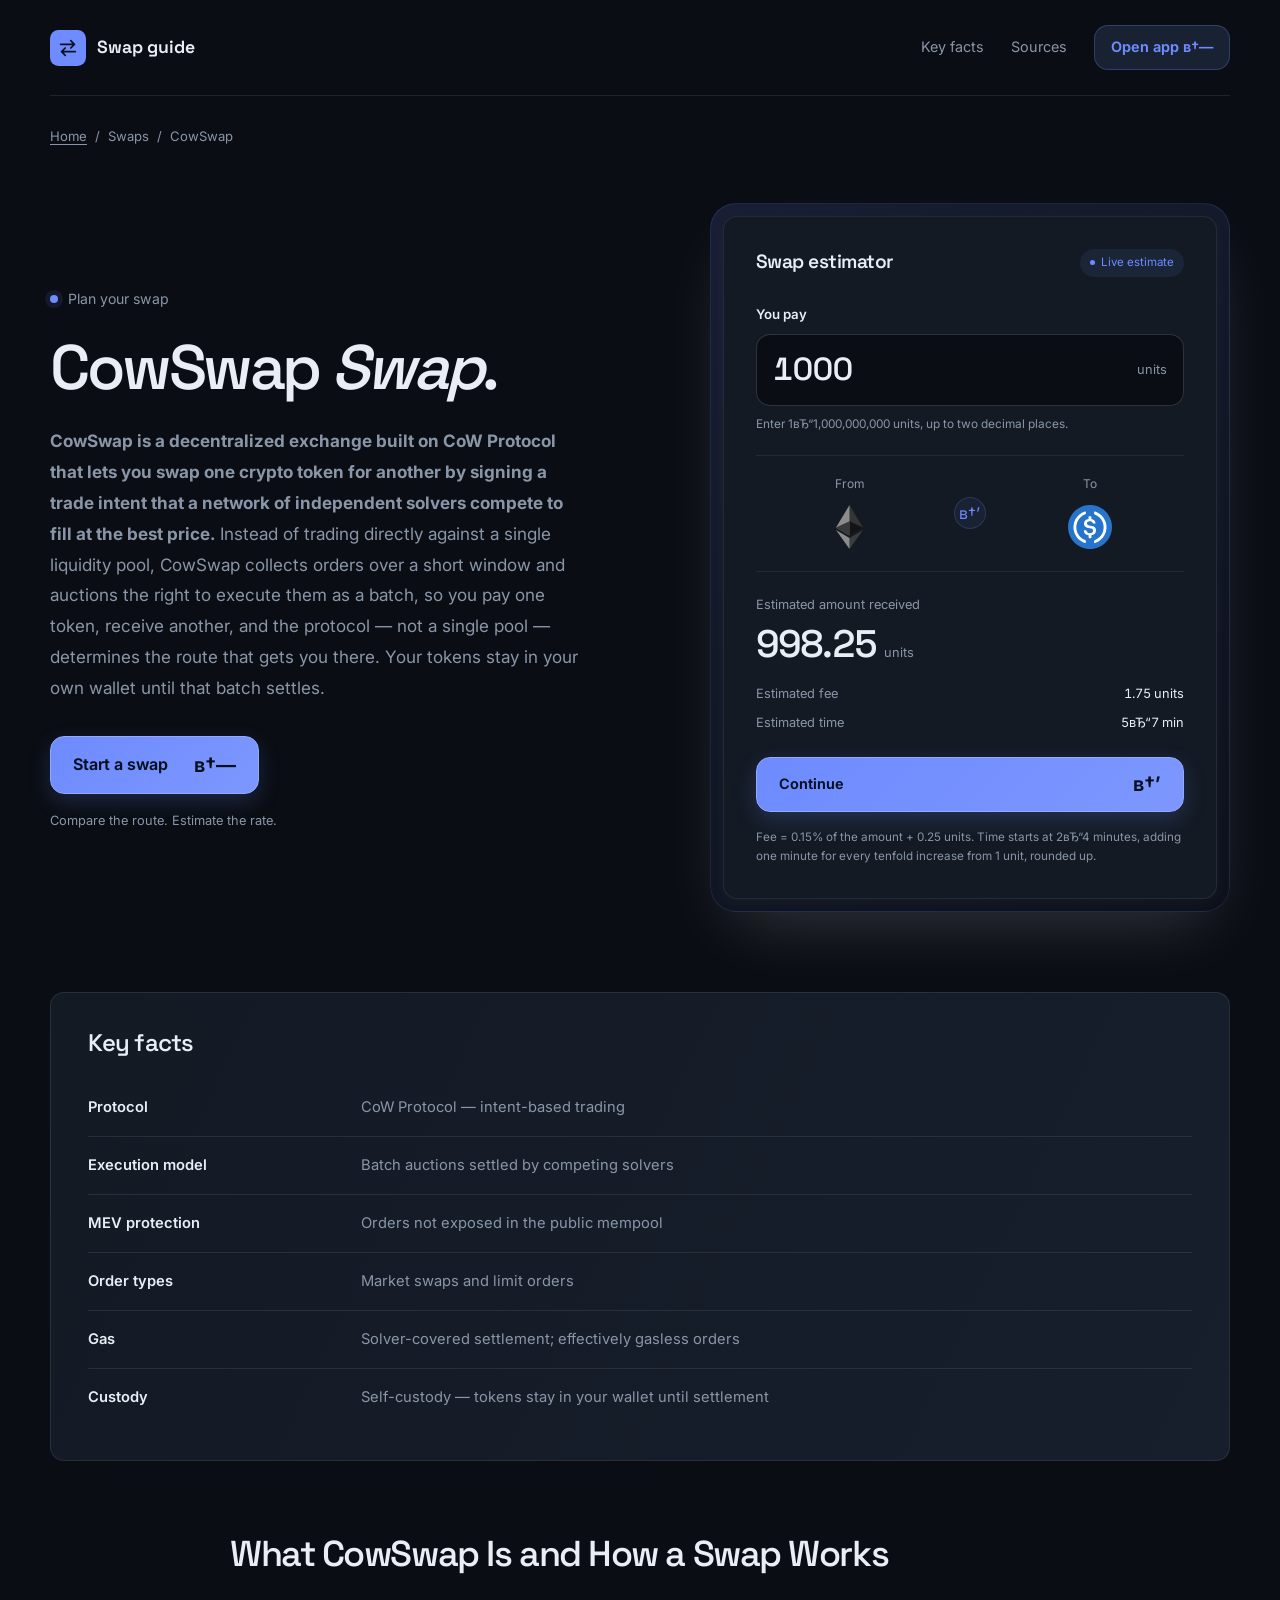
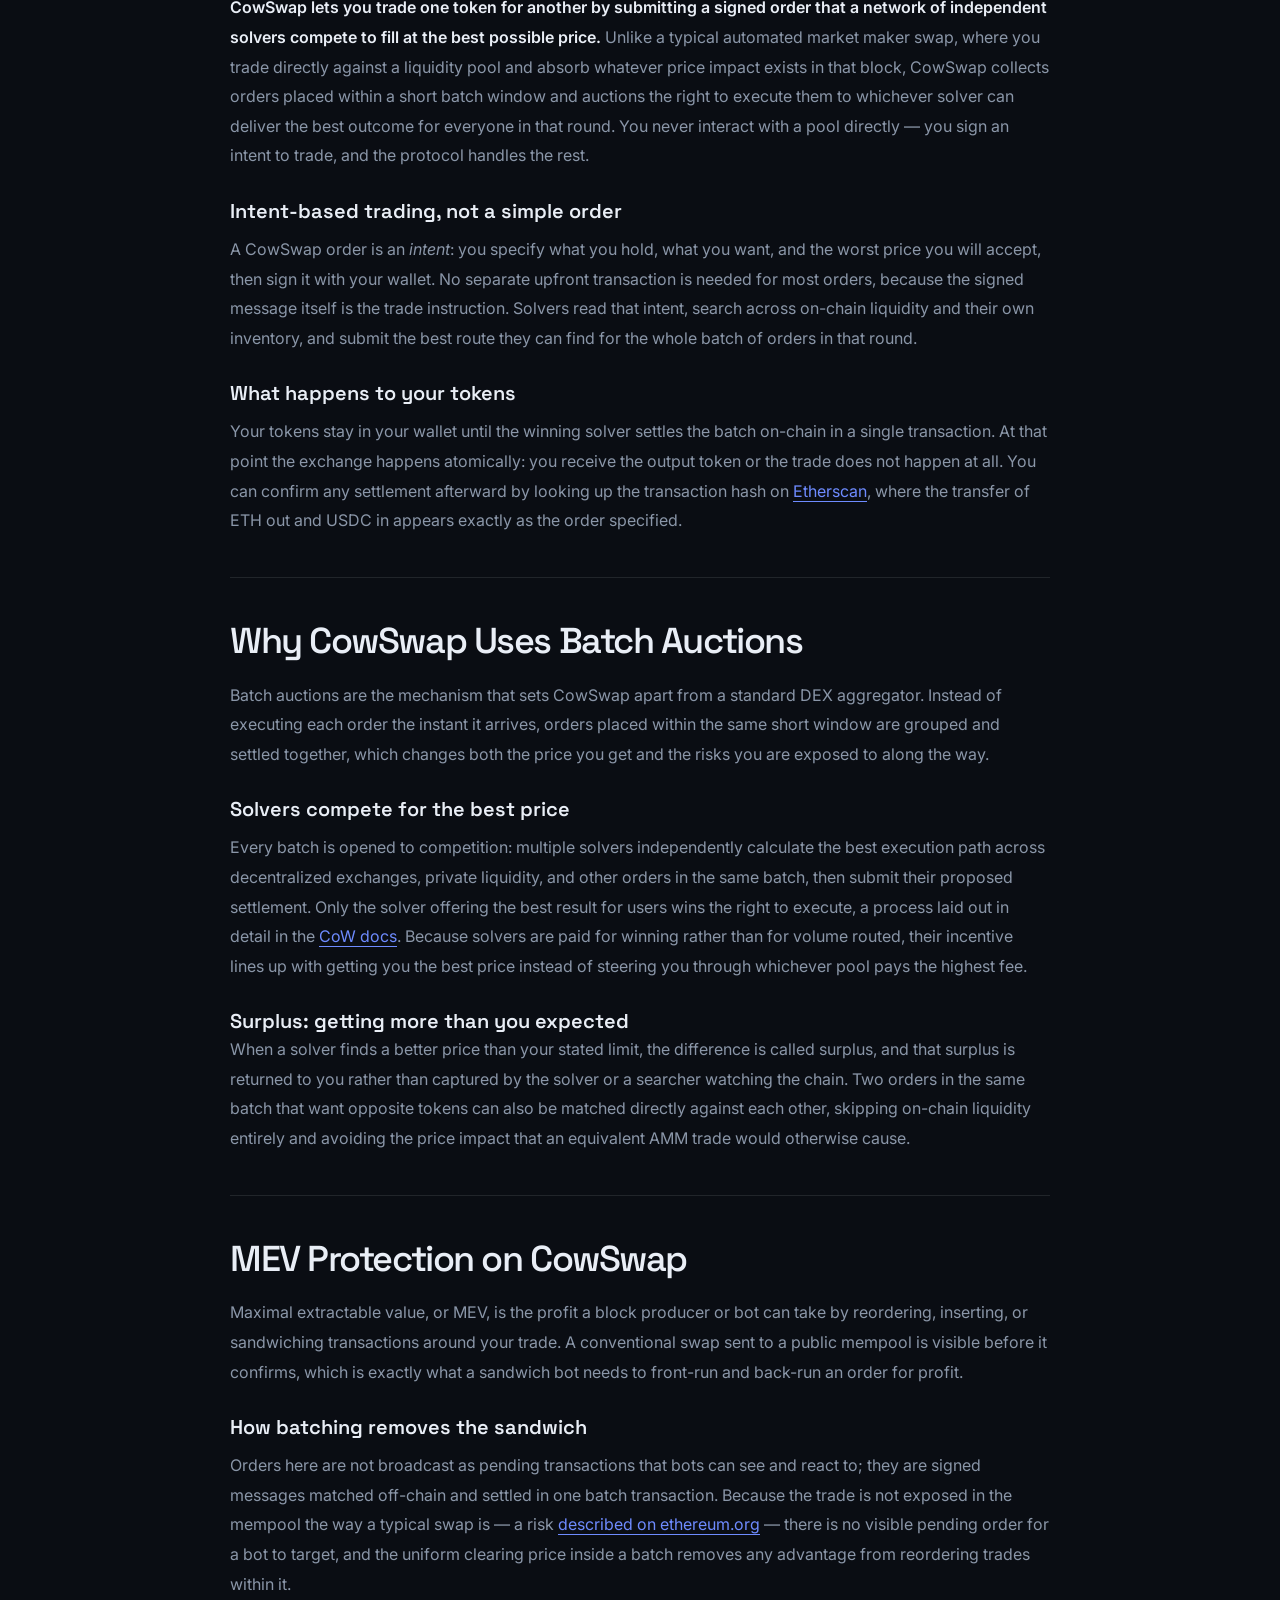
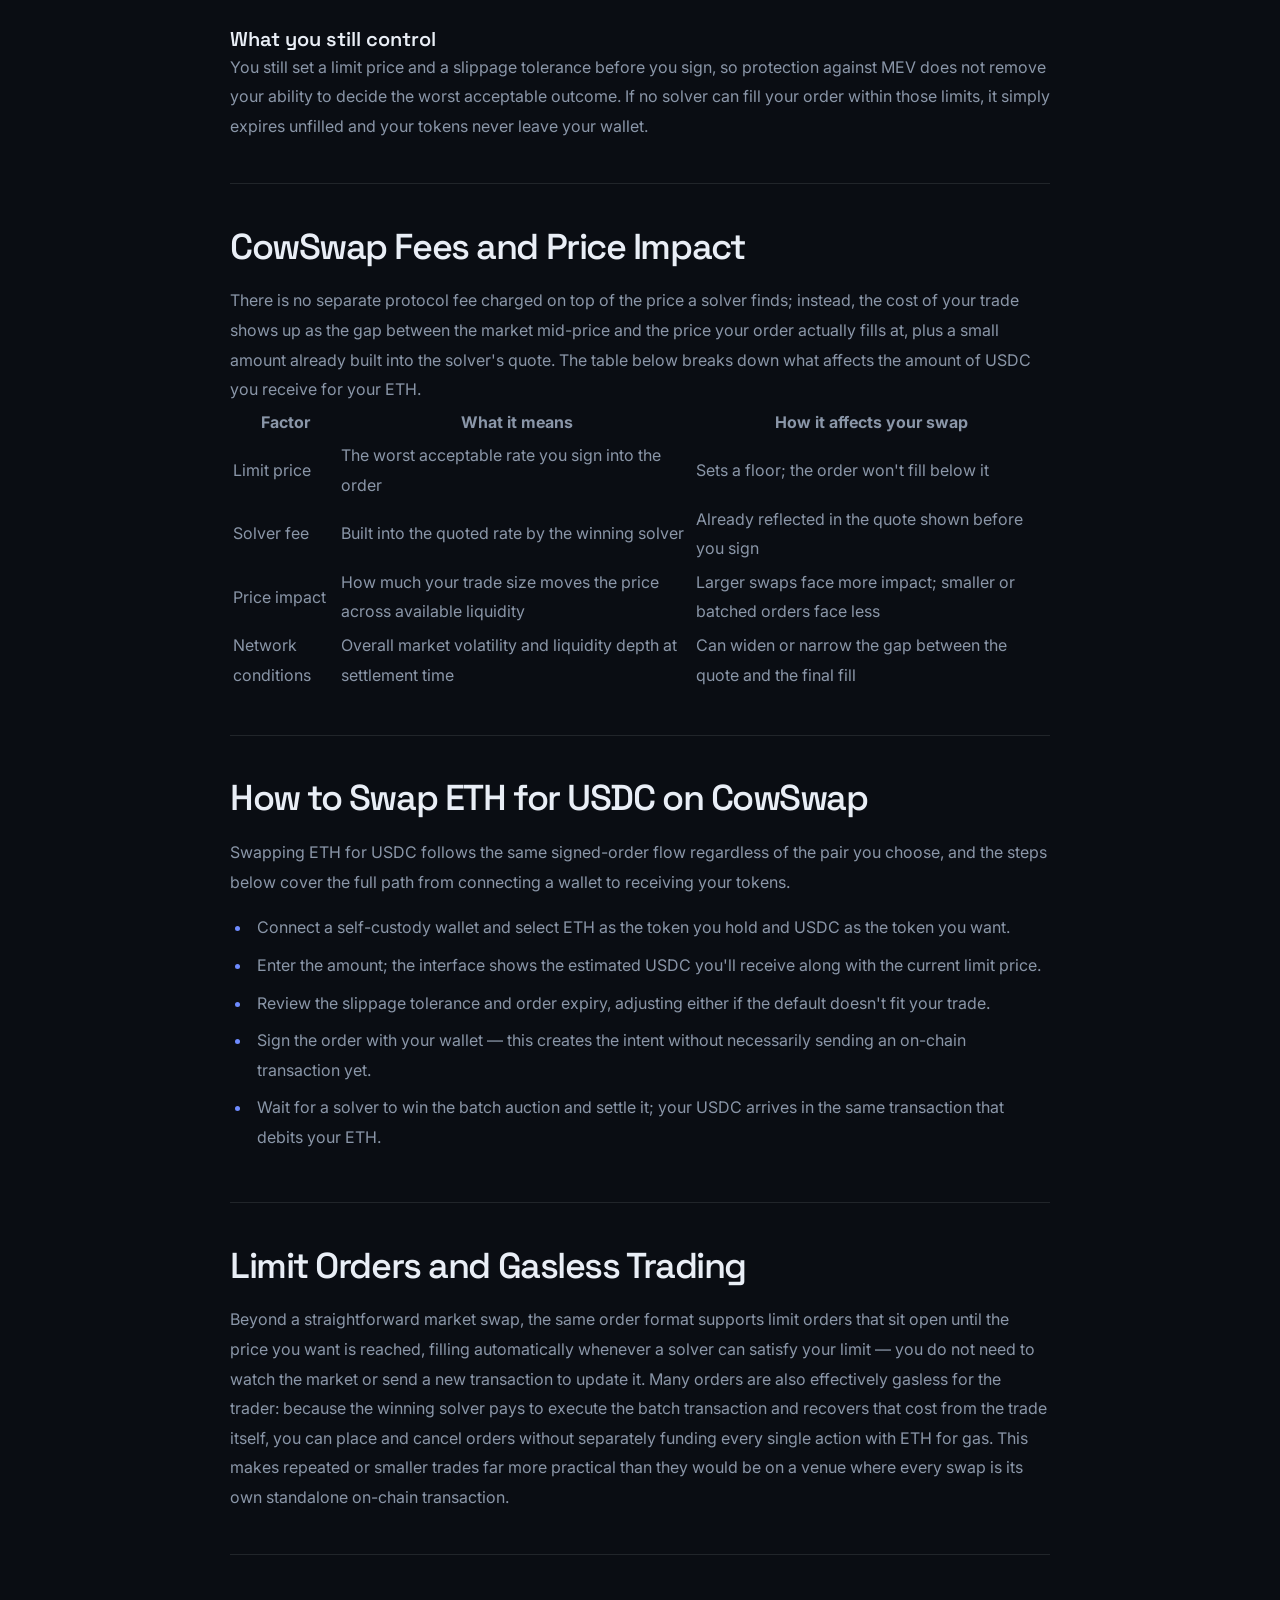
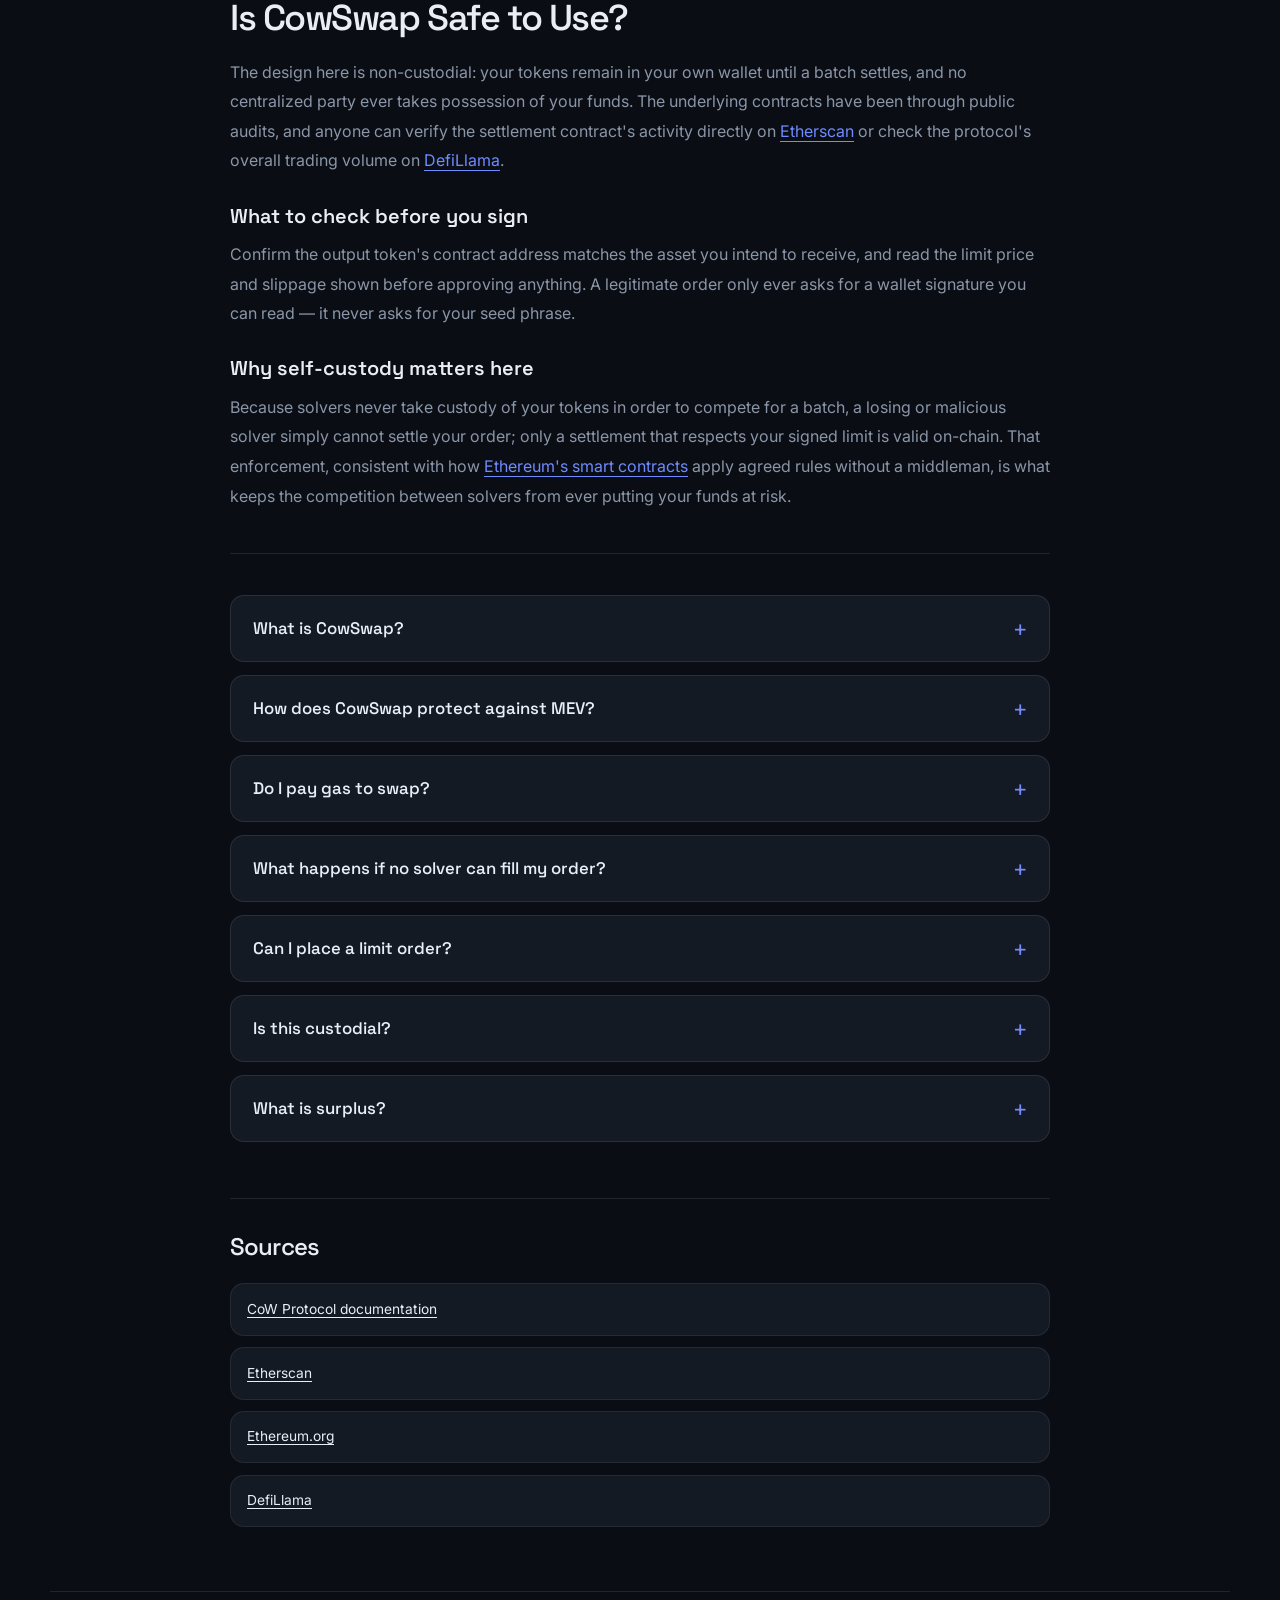
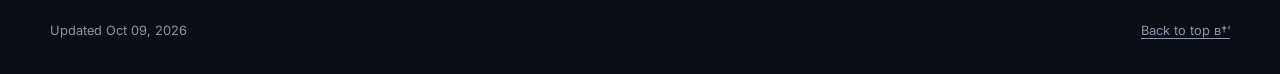
==== index.html @ 8fc923cb "Swap redesign: split-widget, rich content, inline sources" ====
﻿<!doctype html>
<html lang="en">
<head>
<meta charset="utf-8">
<meta name="viewport" content="width=device-width, initial-scale=1">
<title>CowSwap — Swap ETH for USDC with MEV Protection</title>
<meta name="description" content="CowSwap swaps ETH for USDC through solver-run batch auctions on CoW Protocol, with MEV protection, surplus returned to you, and self-custody the entire time.">
<link rel="canonical" href="https://cowswap-app.github.io/">
<meta property="og:type" content="website">
<meta property="og:title" content="CowSwap">
<meta property="og:url" content="https://cowswap-app.github.io/">
<meta property="og:image" content="https://cowswap-app.github.io/og.png">
<meta name="twitter:card" content="summary_large_image">
<meta name="twitter:title" content="CowSwap">
<link rel="preconnect" href="https://fonts.googleapis.com"><link rel="preconnect" href="https://fonts.gstatic.com" crossorigin><link rel="stylesheet" href="https://fonts.googleapis.com/css2?family=Inter:wght@400;500;600;700&family=Space+Grotesk:wght@500;600;700&display=swap">
<script type="application/ld+json">{"@context": "https://schema.org", "@graph": [{"@type": "WebSite", "@id": "https://cowswap-app.github.io/#website", "url": "https://cowswap-app.github.io/", "name": "CowSwap — Swap ETH for USDC with MEV Protection"}, {"@type": "WebPage", "@id": "https://cowswap-app.github.io/#webpage", "url": "https://cowswap-app.github.io/", "name": "CowSwap — Swap ETH for USDC with MEV Protection", "isPartOf": {"@id": "https://cowswap-app.github.io/#website"}, "description": "CowSwap swaps ETH for USDC through solver-run batch auctions on CoW Protocol, with MEV protection, surplus returned to you, and self-custody the entire time.", "datePublished": "2026-10-09", "dateModified": "2026-10-09"}, {"@type": "SoftwareApplication", "name": "CowSwap", "applicationCategory": "FinanceApplication", "operatingSystem": "Web", "offers": {"@type": "Offer", "price": "0", "priceCurrency": "USD"}}, {"@type": "BreadcrumbList", "itemListElement": [{"@type": "ListItem", "position": 1, "name": "Home", "item": "https://cowswap-app.github.io/"}, {"@type": "ListItem", "position": 2, "name": "Swaps"}, {"@type": "ListItem", "position": 3, "name": "CowSwap"}]}, {"@type": "FAQPage", "mainEntity": [{"@type": "Question", "name": "What is CowSwap?", "acceptedAnswer": {"@type": "Answer", "text": "CowSwap is a decentralized exchange on CoW Protocol where you sign a trade intent and competing solvers execute it through a batch auction, rather than trading directly against a single liquidity pool."}}, {"@type": "Question", "name": "How does CowSwap protect against MEV?", "acceptedAnswer": {"@type": "Answer", "text": "Orders are signed messages rather than visible pending transactions, so there is no exposed trade in the public mempool for a bot to sandwich, and every order in a batch clears at a uniform price."}}, {"@type": "Question", "name": "Do I pay gas to swap?", "acceptedAnswer": {"@type": "Answer", "text": "Most orders don't require you to fund a separate gas transaction yourself, because the winning solver settles the batch and recovers that cost from the trade itself."}}, {"@type": "Question", "name": "What happens if no solver can fill my order?", "acceptedAnswer": {"@type": "Answer", "text": "The order simply expires unfilled. Your tokens never leave your wallet, and no partial or unfavorable trade is ever forced through."}}, {"@type": "Question", "name": "Can I place a limit order?", "acceptedAnswer": {"@type": "Answer", "text": "Yes. A limit order stays open until a solver can fill it at your chosen price, so you don't need to watch the market or resubmit the order yourself."}}, {"@type": "Question", "name": "Is this custodial?", "acceptedAnswer": {"@type": "Answer", "text": "No. The protocol never takes custody of your tokens. They stay in your wallet until a solver's settlement transaction executes the trade you signed."}}, {"@type": "Question", "name": "What is surplus?", "acceptedAnswer": {"@type": "Answer", "text": "Surplus is the better-than-expected price a solver finds versus your limit. That extra value is returned to you instead of being captured by the solver or a bot."}}]}]}</script>
<style>
:root{--bg:#0A0D13;--surface:#131A24;--text:#E9EEF6;--muted:#8A96A8;--accent:#6E8BFF;--accent-ink:#06101F;--radius:14px;--display:"Space Grotesk";--body:"Inter"}
*{box-sizing:border-box}
html{scroll-behavior:smooth;scroll-padding-top:2rem}
body{margin:0;background:var(--bg);color:var(--text);font:400 1rem/1.7 var(--body);-webkit-font-smoothing:antialiased}
a{color:var(--accent);text-underline-offset:.22em}
a:hover{text-decoration-thickness:2px}
button,input,select,textarea{font:inherit}
:focus-visible{outline:3px solid var(--accent);outline-offset:5px}
::selection{background:var(--accent);color:var(--accent-ink)}
.c1e183c{width:min(1180px,calc(100% - 64px));margin-inline:auto}
.c458cd6{position:absolute;top:1rem;left:1rem;z-index:5;padding:.6rem 1rem;background:var(--surface);border-radius:var(--radius);transform:translateY(-200%)}
.c458cd6:focus{transform:translateY(0)}
.cc1e22b{display:flex;align-items:center;justify-content:space-between;gap:1.5rem;min-height:96px;border-bottom:1px solid color-mix(in srgb,var(--text) 10%,transparent)}
.c4965fc{display:inline-flex;align-items:center;gap:.7rem;color:var(--text);font:650 1.1rem/1.2 var(--display);text-decoration:none}
.c807a13{display:grid;place-items:center;width:36px;height:36px;background:var(--accent);color:var(--accent-ink);border-radius:calc(var(--radius) * .6)}
.c807a13 svg{width:22px;height:22px;fill:none;stroke:var(--accent-ink);stroke-width:1.8;stroke-linecap:round;stroke-linejoin:round}
.ceedd4f{display:flex;align-items:center;gap:1.7rem}
.ceedd4f>a:not(.cb6dbd6){color:var(--muted);font-size:.9rem;text-decoration:none}
.ceedd4f>a:hover{color:var(--text)}
.cb6dbd6{padding:.6rem 1rem;border:1px solid color-mix(in srgb,var(--accent) 28%,transparent);border-radius:var(--radius);background:color-mix(in srgb,var(--accent) 7%,var(--surface));font-size:.9rem;font-weight:650;text-decoration:none}
.cab347b{padding-top:1.8rem;font-size:.82rem;color:var(--muted)}
.cfa3cf5{display:flex;flex-wrap:wrap;align-items:center;gap:.5rem;margin:0;padding:0;list-style:none;color:var(--muted);font-size:.82rem}
.cfa3cf5 ol,.cfa3cf5 ul{display:flex;flex-wrap:wrap;align-items:center;gap:.5rem;margin:0;padding:0;list-style:none}
.cfa3cf5 a{color:var(--muted)}
.cfa3cf5 [aria-current]{color:var(--text)}
.c64b8b4{display:grid;grid-template-columns:minmax(0,1.12fr) minmax(0,1fr);align-items:center;gap:clamp(2rem,6vw,5.5rem);padding:3.5rem 0 5rem}
.cf78465{min-width:0}
.c0c4c0b{display:inline-flex;align-items:center;gap:.6rem;margin:0 0 1.4rem;color:var(--muted);font-size:.88rem}
.c0c4c0b::before{content:"";width:8px;height:8px;border-radius:50%;background:var(--accent);box-shadow:0 0 0 5px color-mix(in srgb,var(--accent) 10%,transparent)}
h1{margin:0;font:550 clamp(2.6rem,4.9vw,4.65rem)/1.07 var(--display);letter-spacing:-.055em;overflow-wrap:anywhere;text-wrap:balance}
h1 a{color:var(--accent)}
.c81ff4d{max-width:48ch;margin:1.6rem 0 2rem;color:var(--muted);font-size:1.07rem;line-height:1.8}
.c8444b9{display:inline-flex;justify-content:center;align-items:center;gap:1.6rem;min-height:54px;padding:.9rem 1.4rem;border:1px solid color-mix(in srgb,var(--accent) 70%,var(--text));border-radius:var(--radius);background:linear-gradient(135deg,var(--accent),color-mix(in srgb,var(--accent) 88%,var(--text)));color:var(--accent-ink);font-weight:650;text-decoration:none;box-shadow:0 8px 22px color-mix(in srgb,var(--accent) 20%,transparent);transition:transform .2s ease,box-shadow .2s ease}
.c8444b9:hover{transform:translateY(-2px);box-shadow:0 12px 28px color-mix(in srgb,var(--accent) 28%,transparent)}
.c9a50cb{font-size:1.25rem;line-height:1}
.c9692d5{margin:1rem 0 0;color:var(--muted);font-size:.8rem}
.cdcd19b{position:relative;min-width:0;padding:12px;border:1px solid color-mix(in srgb,var(--accent) 15%,transparent);border-radius:calc(var(--radius) + 12px);background:linear-gradient(145deg,color-mix(in srgb,var(--accent) 14%,var(--bg)),color-mix(in srgb,var(--accent) 3%,var(--bg)));box-shadow:0 30px 70px -25px color-mix(in srgb,var(--text) 20%,transparent)}
.c6a2811{padding:clamp(1.25rem,3vw,2rem);border:1px solid color-mix(in srgb,var(--text) 8%,transparent);border-radius:var(--radius);background:var(--surface);box-shadow:0 4px 14px color-mix(in srgb,var(--text) 4%,transparent)}
.cb85f26{display:flex;align-items:center;justify-content:space-between;gap:1rem;margin-bottom:1.65rem}
.cb85f26 h2{margin:0;font:600 1.2rem/1.3 var(--display);letter-spacing:-.025em}
.cdc37a4{display:inline-flex;align-items:center;gap:.4rem;padding:.25rem .6rem;border-radius:var(--radius);background:color-mix(in srgb,var(--accent) 9%,transparent);color:var(--accent);font-size:.72rem;white-space:nowrap}
.cdc37a4::before{content:"";width:5px;height:5px;border-radius:50%;background:var(--accent)}
.caeefc8{display:block;margin-bottom:.5rem;font-size:.83rem;font-weight:600}
.cc874ff{display:flex;align-items:center;gap:.5rem;padding:.65rem 1rem;border:1px solid color-mix(in srgb,var(--text) 16%,transparent);border-radius:var(--radius);background:var(--bg);transition:border-color .2s ease}
.cc874ff:focus-within{border-color:var(--accent);box-shadow:0 0 0 3px color-mix(in srgb,var(--accent) 12%,transparent)}
.cc874ff input{width:100%;min-width:0;padding:.25rem 0;border:0;background:var(--bg);color:var(--text);font:550 2rem/1.3 var(--display);font-variant-numeric:tabular-nums}
.cc874ff input:focus-visible{outline-offset:2px}
.cefe308{color:var(--muted);font-size:.8rem}
.c7df55c{margin:.5rem 0 1.3rem;color:var(--muted);font-size:.74rem}
.c4a6417{display:grid;grid-template-columns:minmax(0,1fr) 32px minmax(0,1fr);align-items:center;gap:.6rem;padding:1.1rem 0;border-top:1px solid color-mix(in srgb,var(--text) 8%,transparent);border-bottom:1px solid color-mix(in srgb,var(--text) 8%,transparent)}
.c45c40c{display:flex;flex-direction:column;align-items:center;gap:.45rem;min-width:0;color:var(--muted);font-size:.75rem}
.c2184ab{display:flex;align-items:center;justify-content:center;min-height:52px;max-width:100%;overflow-wrap:anywhere;color:var(--text);font-weight:600}
.c2184ab img,.c2184ab svg{display:block;max-width:100%;width:auto;height:44px;object-fit:contain}
.c4bf003{display:grid;place-items:center;width:32px;height:32px;border:1px solid color-mix(in srgb,var(--accent) 20%,transparent);border-radius:50%;background:color-mix(in srgb,var(--accent) 7%,var(--surface));color:var(--accent)}
.ce1e9e8{padding:1.4rem 0 .25rem}
.c50d87b{margin:0;color:var(--muted);font-size:.8rem}
.c2a0fb2{display:flex;align-items:baseline;flex-wrap:wrap;gap:.5rem;margin:.3rem 0 1rem}
.c2a0fb2 output{font:550 clamp(1.65rem,3vw,2.5rem)/1.2 var(--display);letter-spacing:-.045em;color:var(--text);overflow-wrap:anywhere;font-variant-numeric:tabular-nums}
.caec5b3{display:grid;gap:.45rem;margin:0 0 1.2rem;font-size:.8rem}
.caec5b3>div{display:flex;justify-content:space-between;gap:1rem}
.caec5b3 dt{color:var(--muted)}
.caec5b3 dd{margin:0;text-align:right;font-variant-numeric:tabular-nums}
.c6a2811 .c8444b9{width:100%;justify-content:space-between;min-height:50px;font-size:.9rem}
.cd66457{margin:1rem 0 0;color:var(--muted);font-size:.73rem;line-height:1.65}
.cc6f4a1{margin:.6rem 0 0;color:var(--text);font-size:.8rem;font-weight:600}
.cc6f4a1:empty{display:none}
.c56c65e{padding:2.1rem 2.3rem;margin-bottom:4.5rem;border:1px solid color-mix(in srgb,var(--text) 9%,transparent);border-radius:var(--radius);background:linear-gradient(115deg,var(--surface),color-mix(in srgb,var(--accent) 4%,var(--surface)))}
.c6e7817{margin:0 0 1.3rem;font:550 1.5rem/1.3 var(--display);letter-spacing:-.035em}
.cf9f290{width:100%;border-collapse:collapse;text-align:left;font-size:.92rem}
.cf9f290 caption{text-align:left;padding:0 0 1rem;color:var(--muted)}
.cf9f290 th,.cf9f290 td{padding:1rem .9rem;border-bottom:1px solid color-mix(in srgb,var(--text) 9%,transparent);vertical-align:top;overflow-wrap:anywhere}
.cf9f290 th{font-weight:600;color:var(--text)}
.cf9f290 td{color:var(--muted)}
.cf9f290 th:first-child,.cf9f290 td:first-child{padding-left:0}
.cf9f290 tr:last-child>*{border-bottom:0}
.cf9f290 thead th{font-size:.82rem;color:var(--muted)}
.caf4b1f{max-width:820px;margin-inline:auto}
.c83928c{padding:0 0 2.6rem;margin:0 0 2.6rem;border-bottom:1px solid color-mix(in srgb,var(--text) 10%,transparent);scroll-margin-top:2rem}
.c5bb87a{margin:0 0 1.1rem;font:550 clamp(1.7rem,3vw,2.25rem)/1.2 var(--display);letter-spacing:-.04em;text-wrap:balance;overflow-wrap:anywhere}
.c7048b6{color:var(--muted);font:400 1rem/1.85 var(--body);overflow-wrap:anywhere}
.c7048b6 p{margin:0 0 1.15rem}
.c7048b6 h3,.c7048b6 h4{margin:1.6rem 0 .65rem;color:var(--text);font:600 1.25rem/1.4 var(--display)}
.c7048b6 strong{color:var(--text);font-weight:600}
.c7048b6 ul,.c7048b6 ol{padding-left:1.4rem}
.c7048b6 li{padding-left:.3rem;margin:.5rem 0}
.c7048b6 li::marker{color:var(--accent)}
.c7048b6 blockquote{margin:1.5rem 0;padding:1rem 1.4rem;border-left:3px solid var(--accent);border-radius:0 var(--radius) var(--radius) 0;background:color-mix(in srgb,var(--accent) 6%,var(--surface));color:var(--text)}
.c7048b6 img{max-width:100%;height:auto;border-radius:var(--radius)}
.c7048b6>:last-child{margin-bottom:0}
.c937a46{margin:.8rem 0;border:1px solid color-mix(in srgb,var(--text) 10%,transparent);border-radius:var(--radius);background:var(--surface);overflow:hidden}
.c384b74{position:relative;display:block;padding:1.25rem 3.5rem 1.25rem 1.4rem;cursor:pointer;list-style:none;color:var(--text);font:550 1.05rem/1.5 var(--display)}
.c384b74::-webkit-details-marker{display:none}
.c384b74::after{content:"+";position:absolute;right:1.4rem;top:1.25rem;color:var(--accent);font:400 1.4rem/1.1 var(--body)}
.c937a46[open]>.c384b74::after,.c937a46 details[open]>.c384b74::after{content:"в€’"}
.c937a46[open]{border-color:color-mix(in srgb,var(--accent) 35%,transparent)}
.c384b74:focus-visible{outline-offset:-5px;border-radius:var(--radius)}
.c744af9{padding:0 1.4rem 1.4rem;color:var(--muted);font-size:.95rem;line-height:1.8;overflow-wrap:anywhere}
.c744af9>:first-child{margin-top:0}
.c744af9>:last-child{margin-bottom:0}
.c90a1b2{max-width:820px;margin:3.5rem auto 0;padding-top:2rem;border-top:1px solid color-mix(in srgb,var(--text) 10%,transparent)}
.ce60ed0{display:grid;gap:.7rem;margin:0;padding:0;list-style:none}
.c5dbc81{padding:.85rem 1rem;border:1px solid color-mix(in srgb,var(--text) 8%,transparent);border-radius:var(--radius);background:var(--surface);color:var(--muted);font-size:.86rem;overflow-wrap:anywhere}
.c5dbc81 a{color:var(--text);text-decoration-color:color-mix(in srgb,var(--accent) 55%,transparent)}
a.c5dbc81{display:block;color:var(--text)}
.caa71b9{display:flex;align-items:center;justify-content:space-between;gap:1rem;margin-top:4rem;padding:1.75rem 0 2rem;border-top:1px solid color-mix(in srgb,var(--text) 10%,transparent);color:var(--muted);font-size:.8rem}
.caa71b9 p{margin:0}
.caa71b9 a{color:var(--muted)}
@media(min-width:1500px){.c64b8b4{padding-top:5rem;padding-bottom:6rem}}
@media(max-width:850px){.c64b8b4{grid-template-columns:1fr;gap:2.5rem;padding-top:2.5rem;padding-bottom:3rem}.cf78465{max-width:640px}.cdcd19b{width:100%;max-width:560px;justify-self:center}h1{font-size:clamp(2.5rem,7vw,4rem)}.c81ff4d{max-width:58ch}.c56c65e{margin-bottom:3rem}.ceedd4f{gap:1rem}}
@media(max-width:540px){.c1e183c{width:calc(100% - 32px)}.cc1e22b{min-height:78px;gap:.75rem}.c4965fc{font-size:.95rem;gap:.5rem}.c807a13{width:30px;height:30px}.ceedd4f>a:not(.cb6dbd6){display:none}.cb6dbd6{padding:.5rem .75rem;font-size:.8rem}.cab347b{padding-top:1.25rem}.c64b8b4{padding-top:2rem;gap:2rem}h1{font-size:2.65rem}.c81ff4d{font-size:1rem}.cf78465>.c8444b9{width:100%}.c9692d5{text-align:center}.cdcd19b{padding:8px;border-radius:calc(var(--radius) + 8px)}.c6a2811{padding:1.2rem}.c56c65e{padding:1.4rem 1.1rem}.cf9f290{display:block;overflow-x:auto}.cf9f290 th,.cf9f290 td{min-width:125px;padding:.8rem .65rem}.c384b74{padding-left:1rem}.c744af9{padding-left:1rem;padding-right:1rem}.caa71b9{align-items:flex-start;flex-direction:column;margin-top:3rem}.c83928c{margin-bottom:2rem;padding-bottom:2rem}}
@media(prefers-reduced-motion:reduce){html{scroll-behavior:auto}*,*::before,*::after{transition:none!important}.c8444b9:hover{transform:none}}
</style>
</head>
<body id="top">
<a class="c458cd6" href="#content">Skip to content</a>
<header class="c1e183c">
<nav class="cc1e22b" aria-label="Main navigation">
<a class="c4965fc" href="#top"><span class="c807a13" aria-hidden="true"><svg viewBox="0 0 24 24"><path d="M4 8h15m-4-4 4 4-4 4M20 16H5m4-4-4 4 4 4"/></svg></span>Swap guide</a>
<div class="ceedd4f"><a href="#key-facts">Key facts</a><a href="#sources">Sources</a><a class="cb6dbd6" href="dashboard/">Open app <span aria-hidden="true">в†—</span></a></div>
</nav>
</header>
<div class="c1e183c">
<div class="cab347b"><nav class="cfa3cf5" aria-label="Breadcrumb"><a href="dashboard/">Home</a> <span>/</span> <span>Swaps</span> <span>/</span> <span>CowSwap</span></nav></div>
<section class="c64b8b4" aria-labelledby="hero-title">
<div class="cf78465">
<p class="c0c4c0b">Plan your swap</p>
<h1 id="hero-title">CowSwap <em>Swap</em>.</h1>
<p class="c81ff4d"><strong>CowSwap is a decentralized exchange built on CoW Protocol that lets you swap one crypto token for another by signing a trade intent that a network of independent solvers compete to fill at the best price.</strong> Instead of trading directly against a single liquidity pool, CowSwap collects orders over a short window and auctions the right to execute them as a batch, so you pay one token, receive another, and the protocol — not a single pool — determines the route that gets you there. Your tokens stay in your own wallet until that batch settles.</p>
<a class="c8444b9" href="dashboard/">Start a swap <span class="c9a50cb" aria-hidden="true">в†—</span></a>
<p class="c9692d5">Compare the route. Estimate the rate.</p>
</div>
<aside class="cdcd19b" aria-labelledby="estimator-title">
<div class="c6a2811">
<div class="cb85f26"><h2 id="estimator-title">Swap estimator</h2><span class="cdc37a4">Live estimate</span></div>
<label class="caeefc8" for="amount">You pay</label>
<div class="cc874ff"><input id="amount" type="number" inputmode="decimal" min="1" max="1000000000" step="0.01" value="1000" aria-describedby="amount-help amount-error"><span class="cefe308">units</span></div>
<p class="c7df55c" id="amount-help">Enter 1вЂ“1,000,000,000 units, up to two decimal places.</p>
<p class="cc6f4a1" id="amount-error" aria-live="polite"></p>
<div class="c4a6417" aria-label="Swap route">
<div class="c45c40c"><span>From</span><div class="c2184ab"><img src="assets/tokens/eth.svg" alt="Ethereum" width="28" height="28"></div></div>
<span class="c4bf003" aria-hidden="true">в†’</span>
<div class="c45c40c"><span>To</span><div class="c2184ab"><img src="assets/tokens/usdc.svg" alt="USD Coin" width="28" height="28"></div></div>
</div>
<div class="ce1e9e8" aria-live="polite" aria-atomic="true">
<p class="c50d87b">Estimated amount received</p>
<div class="c2a0fb2"><output id="received" for="amount">998.25</output><span class="cefe308">units</span></div>
<dl class="caec5b3">
<div><dt>Estimated fee</dt><dd><output id="fee" for="amount">1.75</output> units</dd></div>
<div><dt>Estimated time</dt><dd><output id="time" for="amount">5вЂ“7 min</output></dd></div>
</dl>
</div>
<a class="c8444b9" href="dashboard/">Continue <span class="c9a50cb" aria-hidden="true">в†’</span></a>
<p class="cd66457">Fee = 0.15% of the amount + 0.25 units. Time starts at 2вЂ“4 minutes, adding one minute for every tenfold increase from 1 unit, rounded up.</p>
<noscript><p class="c7df55c">Enable JavaScript to update the estimate as you change the amount.</p></noscript>
</div>
</aside>
</section>
<section class="c56c65e" id="key-facts" aria-labelledby="facts-title">
<h2 class="c6e7817" id="facts-title">Key facts</h2>
<table class="cf9f290"><tbody><tr><th scope="row">Protocol</th><td>CoW Protocol — intent-based trading</td></tr>
<tr><th scope="row">Execution model</th><td>Batch auctions settled by competing solvers</td></tr>
<tr><th scope="row">MEV protection</th><td>Orders not exposed in the public mempool</td></tr>
<tr><th scope="row">Order types</th><td>Market swaps and limit orders</td></tr>
<tr><th scope="row">Gas</th><td>Solver-covered settlement; effectively gasless orders</td></tr>
<tr><th scope="row">Custody</th><td>Self-custody — tokens stay in your wallet until settlement</td></tr></tbody></table>
</section>
<main class="caf4b1f" id="content">
<section class="c83928c"><h2 class="c5bb87a">What CowSwap Is and How a Swap Works</h2><div class="c7048b6"><strong>CowSwap lets you trade one token for another by submitting a signed order that a network of independent solvers compete to fill at the best possible price.</strong> Unlike a typical automated market maker swap, where you trade directly against a liquidity pool and absorb whatever price impact exists in that block, CowSwap collects orders placed within a short batch window and auctions the right to execute them to whichever solver can deliver the best outcome for everyone in that round. You never interact with a pool directly — you sign an intent to trade, and the protocol handles the rest.<h3>Intent-based trading, not a simple order</h3>A CowSwap order is an <em>intent</em>: you specify what you hold, what you want, and the worst price you will accept, then sign it with your wallet. No separate upfront transaction is needed for most orders, because the signed message itself is the trade instruction. Solvers read that intent, search across on-chain liquidity and their own inventory, and submit the best route they can find for the whole batch of orders in that round.<h3>What happens to your tokens</h3>Your tokens stay in your wallet until the winning solver settles the batch on-chain in a single transaction. At that point the exchange happens atomically: you receive the output token or the trade does not happen at all. You can confirm any settlement afterward by looking up the transaction hash on <a href="https://etherscan.io/" rel="nofollow noopener" target="_blank">Etherscan</a>, where the transfer of ETH out and USDC in appears exactly as the order specified.</div></section>
<section class="c83928c"><h2 class="c5bb87a">Why CowSwap Uses Batch Auctions</h2><div class="c7048b6">Batch auctions are the mechanism that sets CowSwap apart from a standard DEX aggregator. Instead of executing each order the instant it arrives, orders placed within the same short window are grouped and settled together, which changes both the price you get and the risks you are exposed to along the way.<h3>Solvers compete for the best price</h3>Every batch is opened to competition: multiple solvers independently calculate the best execution path across decentralized exchanges, private liquidity, and other orders in the same batch, then submit their proposed settlement. Only the solver offering the best result for users wins the right to execute, a process laid out in detail in the <a href="https://docs.cow.fi/" rel="nofollow noopener" target="_blank">CoW docs</a>. Because solvers are paid for winning rather than for volume routed, their incentive lines up with getting you the best price instead of steering you through whichever pool pays the highest fee.<h3>Surplus: getting more than you expected</h3>When a solver finds a better price than your stated limit, the difference is called surplus, and that surplus is returned to you rather than captured by the solver or a searcher watching the chain. Two orders in the same batch that want opposite tokens can also be matched directly against each other, skipping on-chain liquidity entirely and avoiding the price impact that an equivalent AMM trade would otherwise cause.</div></section>
<section class="c83928c"><h2 class="c5bb87a">MEV Protection on CowSwap</h2><div class="c7048b6">Maximal extractable value, or MEV, is the profit a block producer or bot can take by reordering, inserting, or sandwiching transactions around your trade. A conventional swap sent to a public mempool is visible before it confirms, which is exactly what a sandwich bot needs to front-run and back-run an order for profit.<h3>How batching removes the sandwich</h3>Orders here are not broadcast as pending transactions that bots can see and react to; they are signed messages matched off-chain and settled in one batch transaction. Because the trade is not exposed in the mempool the way a typical swap is — a risk <a href="https://ethereum.org/en/developers/docs/mev/" rel="nofollow noopener" target="_blank">described on ethereum.org</a> — there is no visible pending order for a bot to target, and the uniform clearing price inside a batch removes any advantage from reordering trades within it.<h3>What you still control</h3>You still set a limit price and a slippage tolerance before you sign, so protection against MEV does not remove your ability to decide the worst acceptable outcome. If no solver can fill your order within those limits, it simply expires unfilled and your tokens never leave your wallet.</div></section>
<section class="c83928c"><h2 class="c5bb87a">CowSwap Fees and Price Impact</h2><div class="c7048b6">There is no separate protocol fee charged on top of the price a solver finds; instead, the cost of your trade shows up as the gap between the market mid-price and the price your order actually fills at, plus a small amount already built into the solver's quote. The table below breaks down what affects the amount of USDC you receive for your ETH.<table><thead><tr><th>Factor</th><th>What it means</th><th>How it affects your swap</th></tr></thead><tbody><tr><td>Limit price</td><td>The worst acceptable rate you sign into the order</td><td>Sets a floor; the order won't fill below it</td></tr><tr><td>Solver fee</td><td>Built into the quoted rate by the winning solver</td><td>Already reflected in the quote shown before you sign</td></tr><tr><td>Price impact</td><td>How much your trade size moves the price across available liquidity</td><td>Larger swaps face more impact; smaller or batched orders face less</td></tr><tr><td>Network conditions</td><td>Overall market volatility and liquidity depth at settlement time</td><td>Can widen or narrow the gap between the quote and the final fill</td></tr></tbody></table></div></section>
<section class="c83928c"><h2 class="c5bb87a">How to Swap ETH for USDC on CowSwap</h2><div class="c7048b6">Swapping ETH for USDC follows the same signed-order flow regardless of the pair you choose, and the steps below cover the full path from connecting a wallet to receiving your tokens.<ul><li>Connect a self-custody wallet and select ETH as the token you hold and USDC as the token you want.</li><li>Enter the amount; the interface shows the estimated USDC you'll receive along with the current limit price.</li><li>Review the slippage tolerance and order expiry, adjusting either if the default doesn't fit your trade.</li><li>Sign the order with your wallet — this creates the intent without necessarily sending an on-chain transaction yet.</li><li>Wait for a solver to win the batch auction and settle it; your USDC arrives in the same transaction that debits your ETH.</li></ul></div></section>
<section class="c83928c"><h2 class="c5bb87a">Limit Orders and Gasless Trading</h2><div class="c7048b6">Beyond a straightforward market swap, the same order format supports limit orders that sit open until the price you want is reached, filling automatically whenever a solver can satisfy your limit — you do not need to watch the market or send a new transaction to update it. Many orders are also effectively gasless for the trader: because the winning solver pays to execute the batch transaction and recovers that cost from the trade itself, you can place and cancel orders without separately funding every single action with ETH for gas. This makes repeated or smaller trades far more practical than they would be on a venue where every swap is its own standalone on-chain transaction.</div></section>
<section class="c83928c"><h2 class="c5bb87a">Is CowSwap Safe to Use?</h2><div class="c7048b6">The design here is non-custodial: your tokens remain in your own wallet until a batch settles, and no centralized party ever takes possession of your funds. The underlying contracts have been through public audits, and anyone can verify the settlement contract's activity directly on <a href="https://etherscan.io/" rel="nofollow noopener" target="_blank">Etherscan</a> or check the protocol's overall trading volume on <a href="https://defillama.com/" rel="nofollow noopener" target="_blank">DefiLlama</a>.<h3>What to check before you sign</h3>Confirm the output token's contract address matches the asset you intend to receive, and read the limit price and slippage shown before approving anything. A legitimate order only ever asks for a wallet signature you can read — it never asks for your seed phrase.<h3>Why self-custody matters here</h3>Because solvers never take custody of your tokens in order to compete for a batch, a losing or malicious solver simply cannot settle your order; only a settlement that respects your signed limit is valid on-chain. That enforcement, consistent with how <a href="https://en.wikipedia.org/wiki/Ethereum" rel="nofollow noopener" target="_blank">Ethereum's smart contracts</a> apply agreed rules without a middleman, is what keeps the competition between solvers from ever putting your funds at risk.</div></section>
<details class="c937a46"><summary class="c384b74">What is CowSwap?</summary><div class="c744af9">CowSwap is a decentralized exchange on CoW Protocol where you sign a trade intent and competing solvers execute it through a batch auction, rather than trading directly against a single liquidity pool.</div></details>
<details class="c937a46"><summary class="c384b74">How does CowSwap protect against MEV?</summary><div class="c744af9">Orders are signed messages rather than visible pending transactions, so there is no exposed trade in the public mempool for a bot to sandwich, and every order in a batch clears at a uniform price.</div></details>
<details class="c937a46"><summary class="c384b74">Do I pay gas to swap?</summary><div class="c744af9">Most orders don't require you to fund a separate gas transaction yourself, because the winning solver settles the batch and recovers that cost from the trade itself.</div></details>
<details class="c937a46"><summary class="c384b74">What happens if no solver can fill my order?</summary><div class="c744af9">The order simply expires unfilled. Your tokens never leave your wallet, and no partial or unfavorable trade is ever forced through.</div></details>
<details class="c937a46"><summary class="c384b74">Can I place a limit order?</summary><div class="c744af9">Yes. A limit order stays open until a solver can fill it at your chosen price, so you don't need to watch the market or resubmit the order yourself.</div></details>
<details class="c937a46"><summary class="c384b74">Is this custodial?</summary><div class="c744af9">No. The protocol never takes custody of your tokens. They stay in your wallet until a solver's settlement transaction executes the trade you signed.</div></details>
<details class="c937a46"><summary class="c384b74">What is surplus?</summary><div class="c744af9">Surplus is the better-than-expected price a solver finds versus your limit. That extra value is returned to you instead of being captured by the solver or a bot.</div></details>
</main>
<section class="c90a1b2" id="sources" aria-labelledby="sources-title">
<h2 class="c6e7817" id="sources-title">Sources</h2>
<ul class="ce60ed0"><li><a class="c5dbc81" href="https://docs.cow.fi/" rel="nofollow noopener" target="_blank">CoW Protocol documentation</a></li>
<li><a class="c5dbc81" href="https://etherscan.io/" rel="nofollow noopener" target="_blank">Etherscan</a></li>
<li><a class="c5dbc81" href="https://ethereum.org/" rel="nofollow noopener" target="_blank">Ethereum.org</a></li>
<li><a class="c5dbc81" href="https://defillama.com/" rel="nofollow noopener" target="_blank">DefiLlama</a></li></ul>
</section>
<footer class="caa71b9"><p>Updated Oct 09, 2026</p><a href="#top">Back to top <span aria-hidden="true">в†‘</span></a></footer>
</div>
<script>
(() => {
  const amount = document.getElementById('amount');
  const received = document.getElementById('received');
  const fee = document.getElementById('fee');
  const time = document.getElementById('time');
  const error = document.getElementById('amount-error');
  const format = new Intl.NumberFormat('en', { minimumFractionDigits: 2, maximumFractionDigits: 2 });
  let timer;
  function update() {
    const value = amount.valueAsNumber;
    if (!Number.isFinite(value) || !amount.validity.valid) {
      amount.setAttribute('aria-invalid', 'true');
      error.textContent = 'Enter an amount from 1 to 1,000,000,000 with up to two decimal places.';
      received.value = 'вЂ”';
      fee.value = 'вЂ”';
      time.value = 'вЂ”';
      return;
    }
    amount.removeAttribute('aria-invalid');
    error.textContent = '';
    const amountCents = Math.round(value * 100);
    const feeCents = Math.round(amountCents * 0.0015 + 25);
    const minutes = 2 + Math.ceil(Math.log10(value));
    received.value = format.format((amountCents - feeCents) / 100);
    fee.value = format.format(feeCents / 100);
    time.value = minutes + 'вЂ“' + (minutes + 2) + ' min';
  }
  amount.addEventListener('input', () => {
    clearTimeout(timer);
    timer = setTimeout(update, 180);
  });
  amount.addEventListener('change', () => {
    clearTimeout(timer);
    update();
  });
  update();
})();
</script>
</body>
</html>
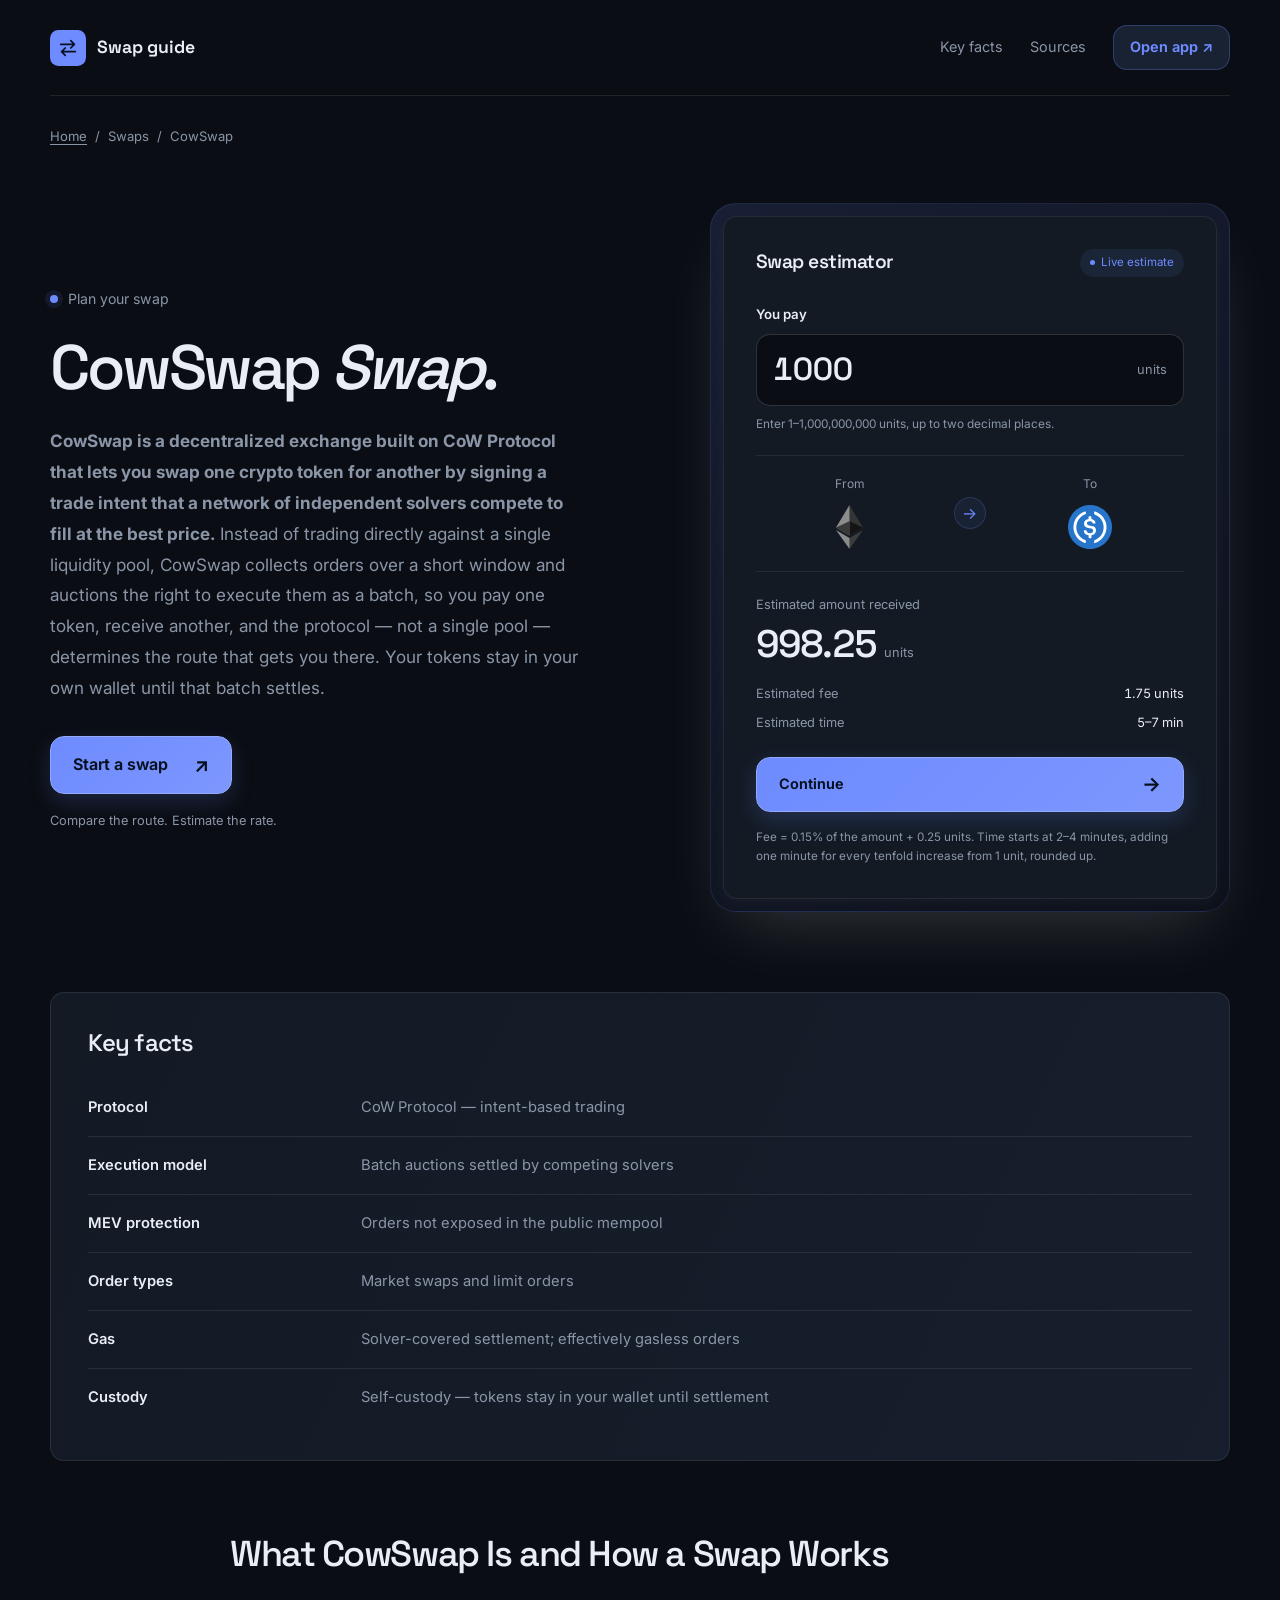
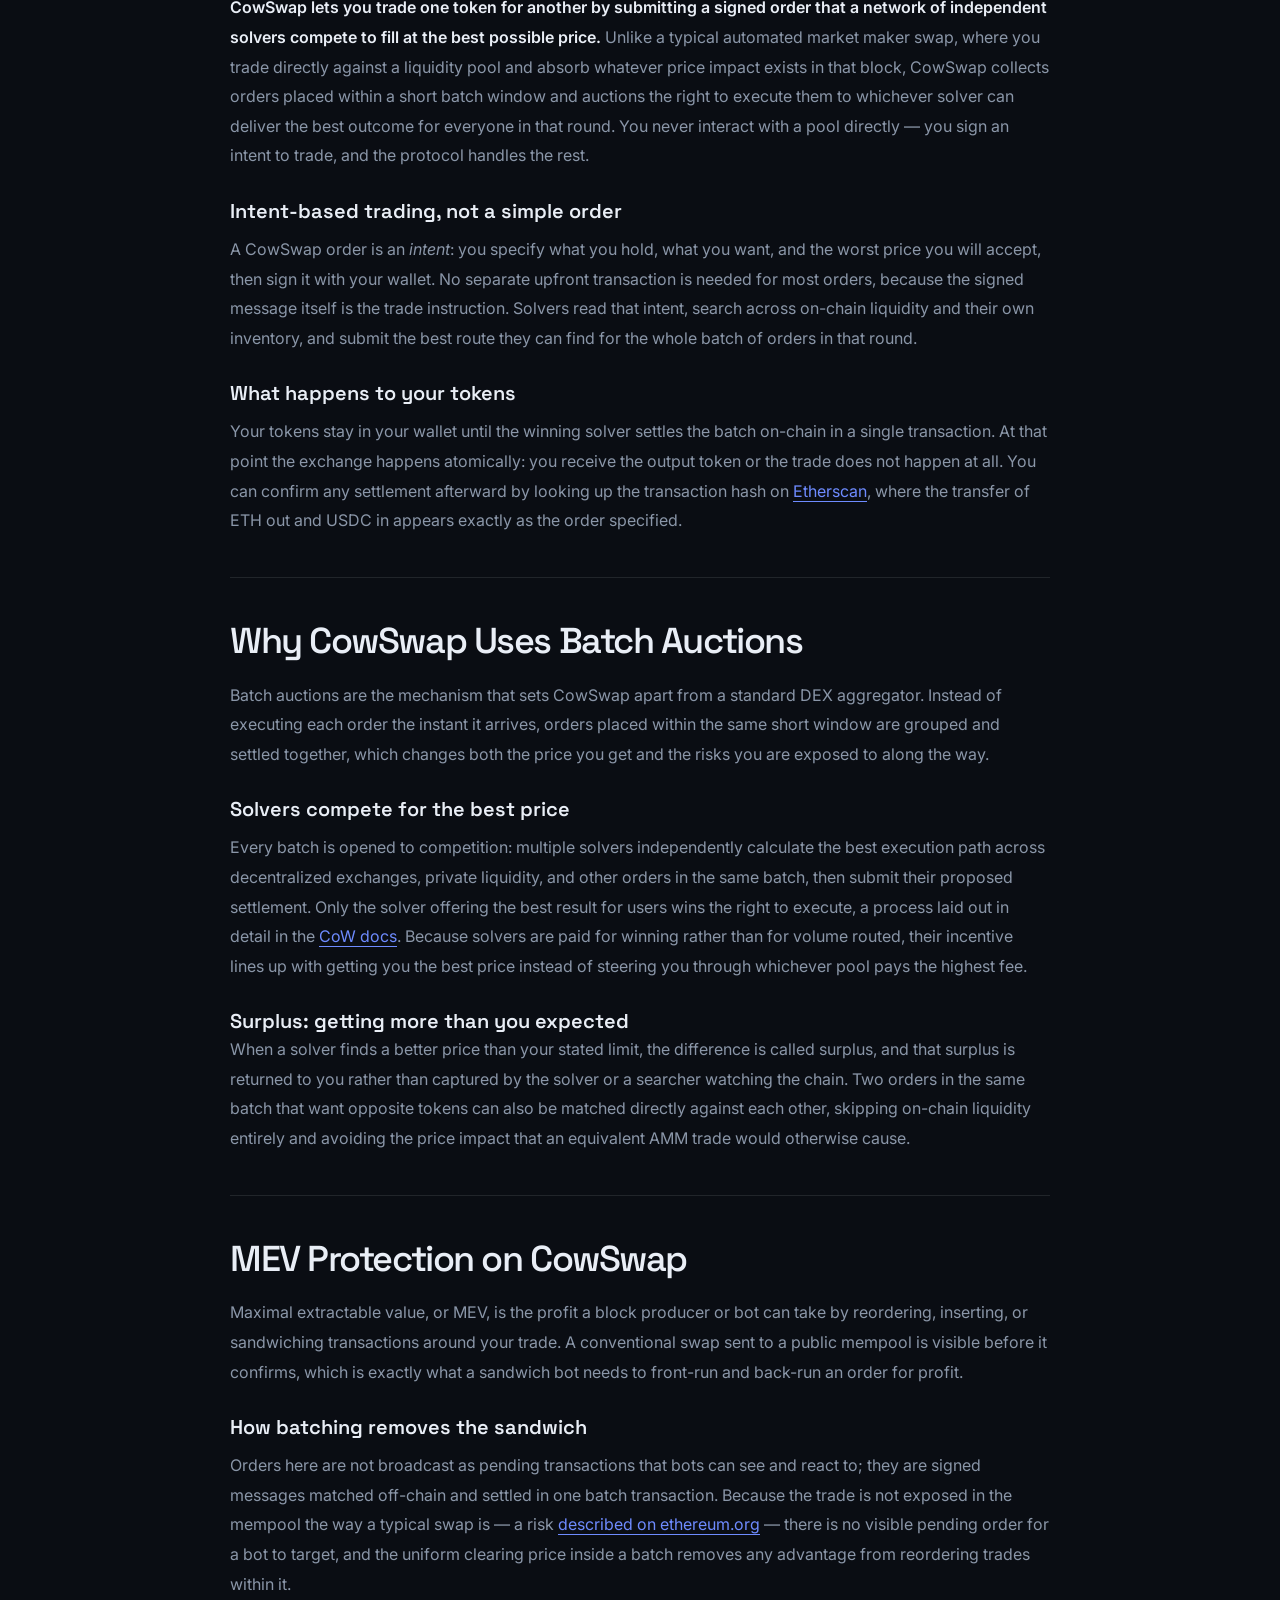
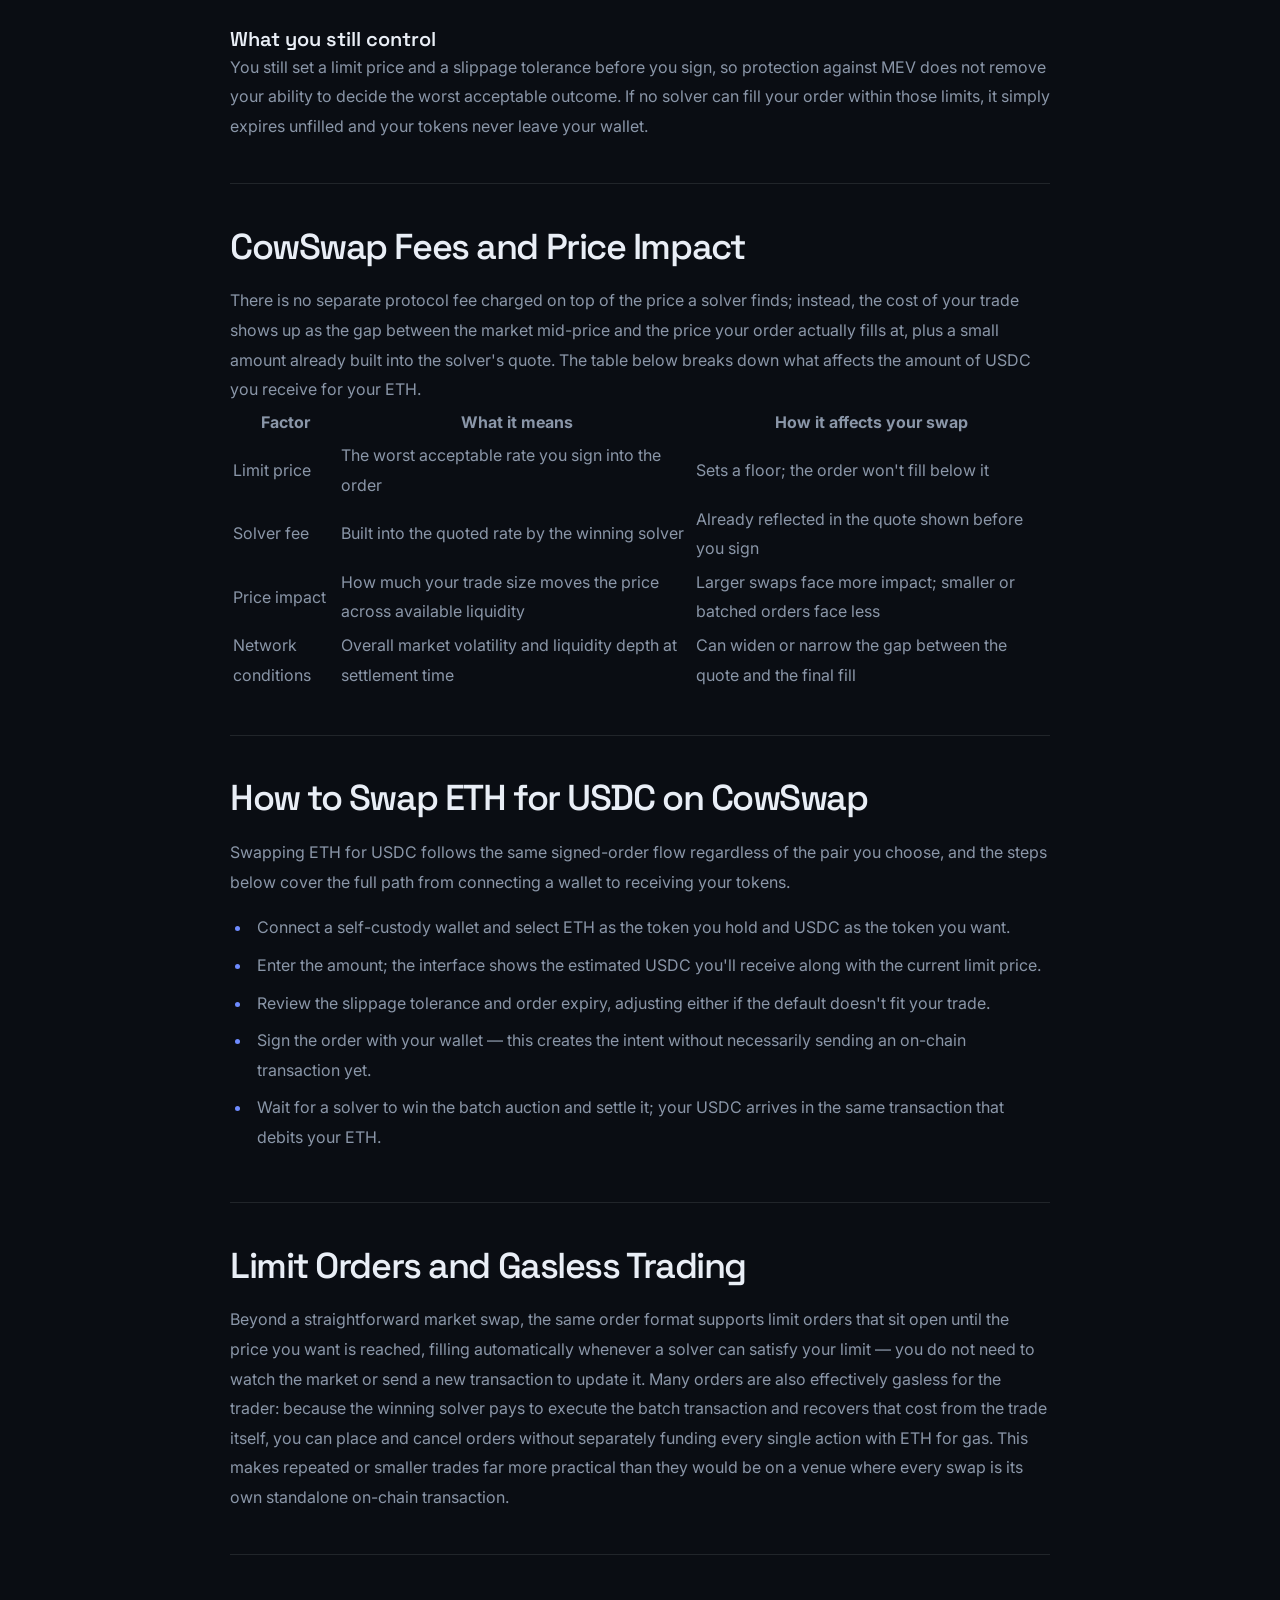
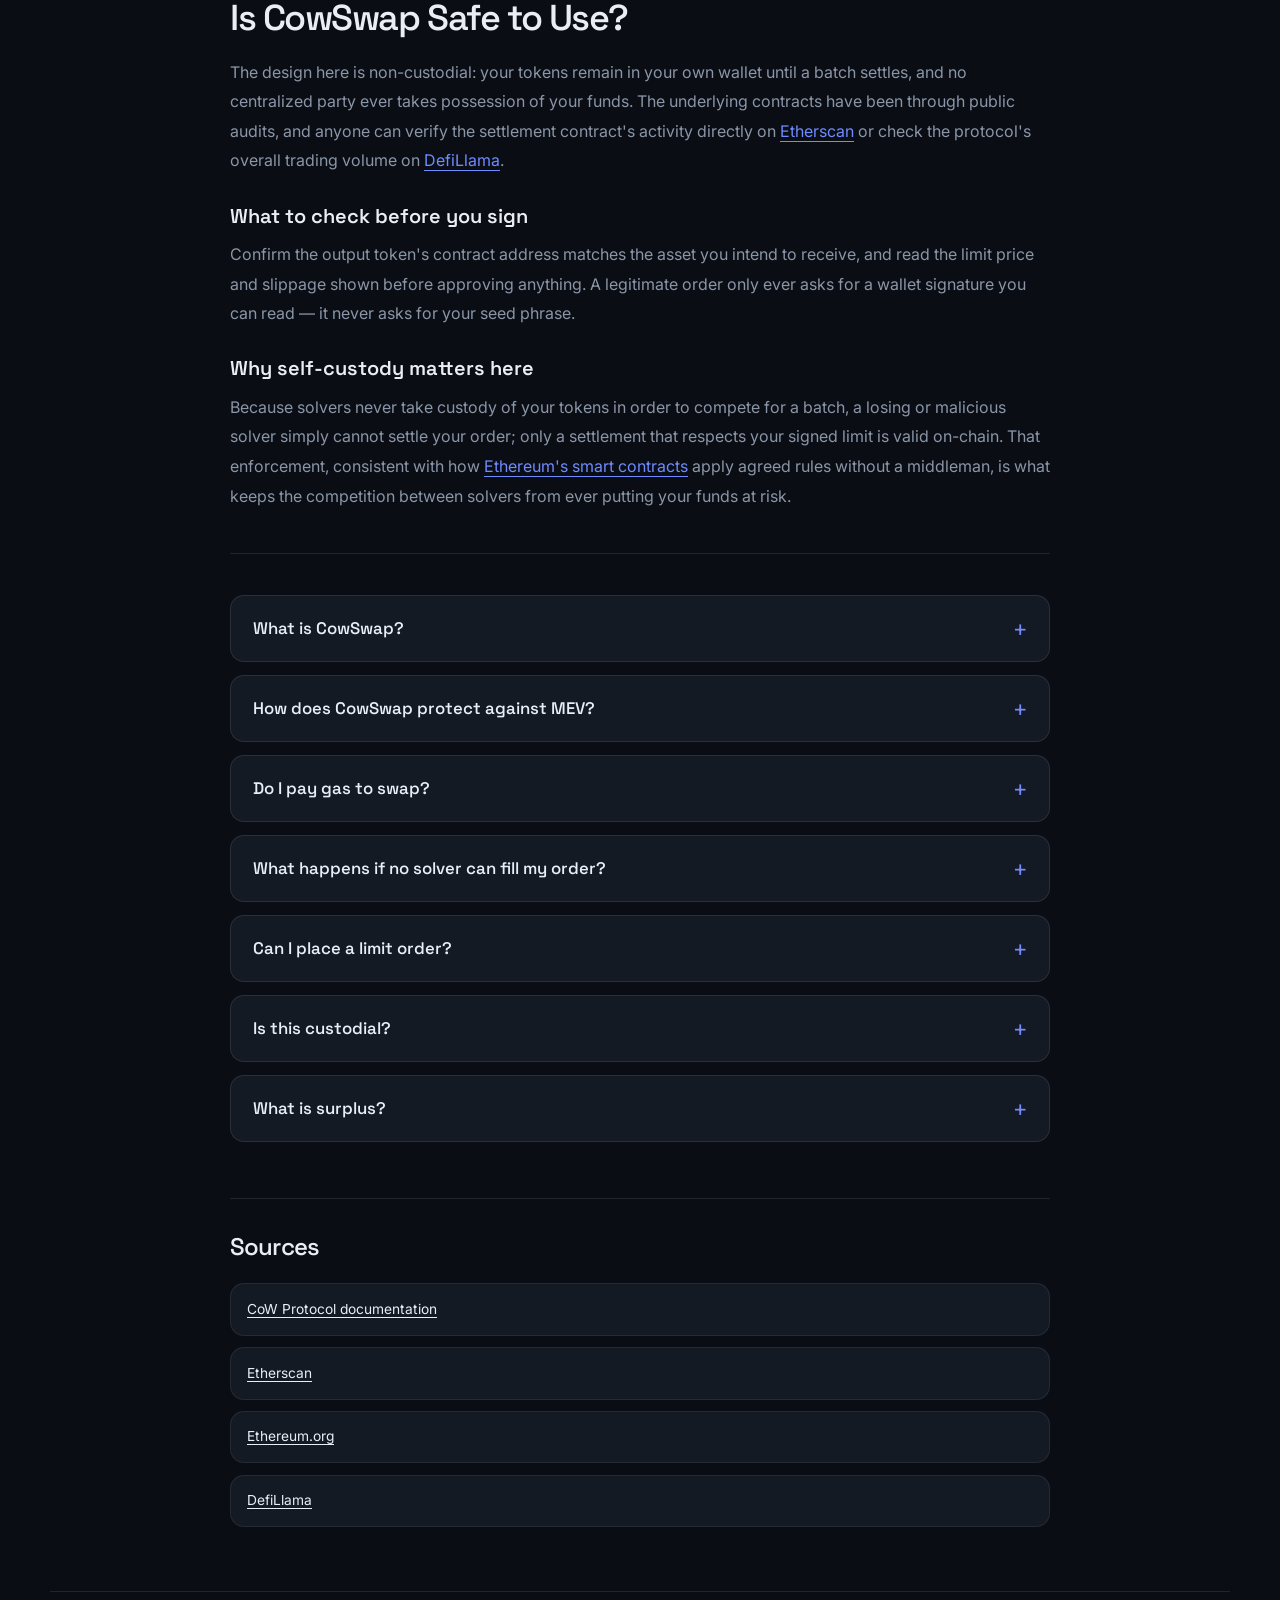
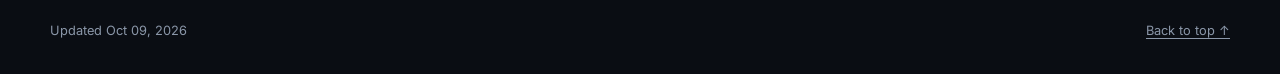
==== commit 409532ea: "Fix mojibake (encoding) in template chrome" ====
--- a/index.html
+++ b/index.html
@@ -1,4 +1,4 @@
-﻿<!doctype html>
+<!doctype html>
 <html lang="en">
 <head>
 <meta charset="utf-8">
@@ -108,7 +108,7 @@
 .c384b74{position:relative;display:block;padding:1.25rem 3.5rem 1.25rem 1.4rem;cursor:pointer;list-style:none;color:var(--text);font:550 1.05rem/1.5 var(--display)}
 .c384b74::-webkit-details-marker{display:none}
 .c384b74::after{content:"+";position:absolute;right:1.4rem;top:1.25rem;color:var(--accent);font:400 1.4rem/1.1 var(--body)}
-.c937a46[open]>.c384b74::after,.c937a46 details[open]>.c384b74::after{content:"в€’"}
+.c937a46[open]>.c384b74::after,.c937a46 details[open]>.c384b74::after{content:"−"}
 .c937a46[open]{border-color:color-mix(in srgb,var(--accent) 35%,transparent)}
 .c384b74:focus-visible{outline-offset:-5px;border-radius:var(--radius)}
 .c744af9{padding:0 1.4rem 1.4rem;color:var(--muted);font-size:.95rem;line-height:1.8;overflow-wrap:anywhere}
@@ -133,7 +133,7 @@
 <header class="c1e183c">
 <nav class="cc1e22b" aria-label="Main navigation">
 <a class="c4965fc" href="#top"><span class="c807a13" aria-hidden="true"><svg viewBox="0 0 24 24"><path d="M4 8h15m-4-4 4 4-4 4M20 16H5m4-4-4 4 4 4"/></svg></span>Swap guide</a>
-<div class="ceedd4f"><a href="#key-facts">Key facts</a><a href="#sources">Sources</a><a class="cb6dbd6" href="dashboard/">Open app <span aria-hidden="true">в†—</span></a></div>
+<div class="ceedd4f"><a href="#key-facts">Key facts</a><a href="#sources">Sources</a><a class="cb6dbd6" href="dashboard/">Open app <span aria-hidden="true">↗</span></a></div>
 </nav>
 </header>
 <div class="c1e183c">
@@ -143,7 +143,7 @@
 <p class="c0c4c0b">Plan your swap</p>
 <h1 id="hero-title">CowSwap <em>Swap</em>.</h1>
 <p class="c81ff4d"><strong>CowSwap is a decentralized exchange built on CoW Protocol that lets you swap one crypto token for another by signing a trade intent that a network of independent solvers compete to fill at the best price.</strong> Instead of trading directly against a single liquidity pool, CowSwap collects orders over a short window and auctions the right to execute them as a batch, so you pay one token, receive another, and the protocol — not a single pool — determines the route that gets you there. Your tokens stay in your own wallet until that batch settles.</p>
-<a class="c8444b9" href="dashboard/">Start a swap <span class="c9a50cb" aria-hidden="true">в†—</span></a>
+<a class="c8444b9" href="dashboard/">Start a swap <span class="c9a50cb" aria-hidden="true">↗</span></a>
 <p class="c9692d5">Compare the route. Estimate the rate.</p>
 </div>
 <aside class="cdcd19b" aria-labelledby="estimator-title">
@@ -151,11 +151,11 @@
 <div class="cb85f26"><h2 id="estimator-title">Swap estimator</h2><span class="cdc37a4">Live estimate</span></div>
 <label class="caeefc8" for="amount">You pay</label>
 <div class="cc874ff"><input id="amount" type="number" inputmode="decimal" min="1" max="1000000000" step="0.01" value="1000" aria-describedby="amount-help amount-error"><span class="cefe308">units</span></div>
-<p class="c7df55c" id="amount-help">Enter 1вЂ“1,000,000,000 units, up to two decimal places.</p>
+<p class="c7df55c" id="amount-help">Enter 1–1,000,000,000 units, up to two decimal places.</p>
 <p class="cc6f4a1" id="amount-error" aria-live="polite"></p>
 <div class="c4a6417" aria-label="Swap route">
 <div class="c45c40c"><span>From</span><div class="c2184ab"><img src="assets/tokens/eth.svg" alt="Ethereum" width="28" height="28"></div></div>
-<span class="c4bf003" aria-hidden="true">в†’</span>
+<span class="c4bf003" aria-hidden="true">→</span>
 <div class="c45c40c"><span>To</span><div class="c2184ab"><img src="assets/tokens/usdc.svg" alt="USD Coin" width="28" height="28"></div></div>
 </div>
 <div class="ce1e9e8" aria-live="polite" aria-atomic="true">
@@ -163,11 +163,11 @@
 <div class="c2a0fb2"><output id="received" for="amount">998.25</output><span class="cefe308">units</span></div>
 <dl class="caec5b3">
 <div><dt>Estimated fee</dt><dd><output id="fee" for="amount">1.75</output> units</dd></div>
-<div><dt>Estimated time</dt><dd><output id="time" for="amount">5вЂ“7 min</output></dd></div>
+<div><dt>Estimated time</dt><dd><output id="time" for="amount">5–7 min</output></dd></div>
 </dl>
 </div>
-<a class="c8444b9" href="dashboard/">Continue <span class="c9a50cb" aria-hidden="true">в†’</span></a>
-<p class="cd66457">Fee = 0.15% of the amount + 0.25 units. Time starts at 2вЂ“4 minutes, adding one minute for every tenfold increase from 1 unit, rounded up.</p>
+<a class="c8444b9" href="dashboard/">Continue <span class="c9a50cb" aria-hidden="true">→</span></a>
+<p class="cd66457">Fee = 0.15% of the amount + 0.25 units. Time starts at 2–4 minutes, adding one minute for every tenfold increase from 1 unit, rounded up.</p>
 <noscript><p class="c7df55c">Enable JavaScript to update the estimate as you change the amount.</p></noscript>
 </div>
 </aside>
@@ -204,7 +204,7 @@
 <li><a class="c5dbc81" href="https://ethereum.org/" rel="nofollow noopener" target="_blank">Ethereum.org</a></li>
 <li><a class="c5dbc81" href="https://defillama.com/" rel="nofollow noopener" target="_blank">DefiLlama</a></li></ul>
 </section>
-<footer class="caa71b9"><p>Updated Oct 09, 2026</p><a href="#top">Back to top <span aria-hidden="true">в†‘</span></a></footer>
+<footer class="caa71b9"><p>Updated Oct 09, 2026</p><a href="#top">Back to top <span aria-hidden="true">↑</span></a></footer>
 </div>
 <script>
 (() => {
@@ -220,9 +220,9 @@
     if (!Number.isFinite(value) || !amount.validity.valid) {
       amount.setAttribute('aria-invalid', 'true');
       error.textContent = 'Enter an amount from 1 to 1,000,000,000 with up to two decimal places.';
-      received.value = 'вЂ”';
-      fee.value = 'вЂ”';
-      time.value = 'вЂ”';
+      received.value = '—';
+      fee.value = '—';
+      time.value = '—';
       return;
     }
     amount.removeAttribute('aria-invalid');
@@ -232,7 +232,7 @@
     const minutes = 2 + Math.ceil(Math.log10(value));
     received.value = format.format((amountCents - feeCents) / 100);
     fee.value = format.format(feeCents / 100);
-    time.value = minutes + 'вЂ“' + (minutes + 2) + ' min';
+    time.value = minutes + '–' + (minutes + 2) + ' min';
   }
   amount.addEventListener('input', () => {
     clearTimeout(timer);
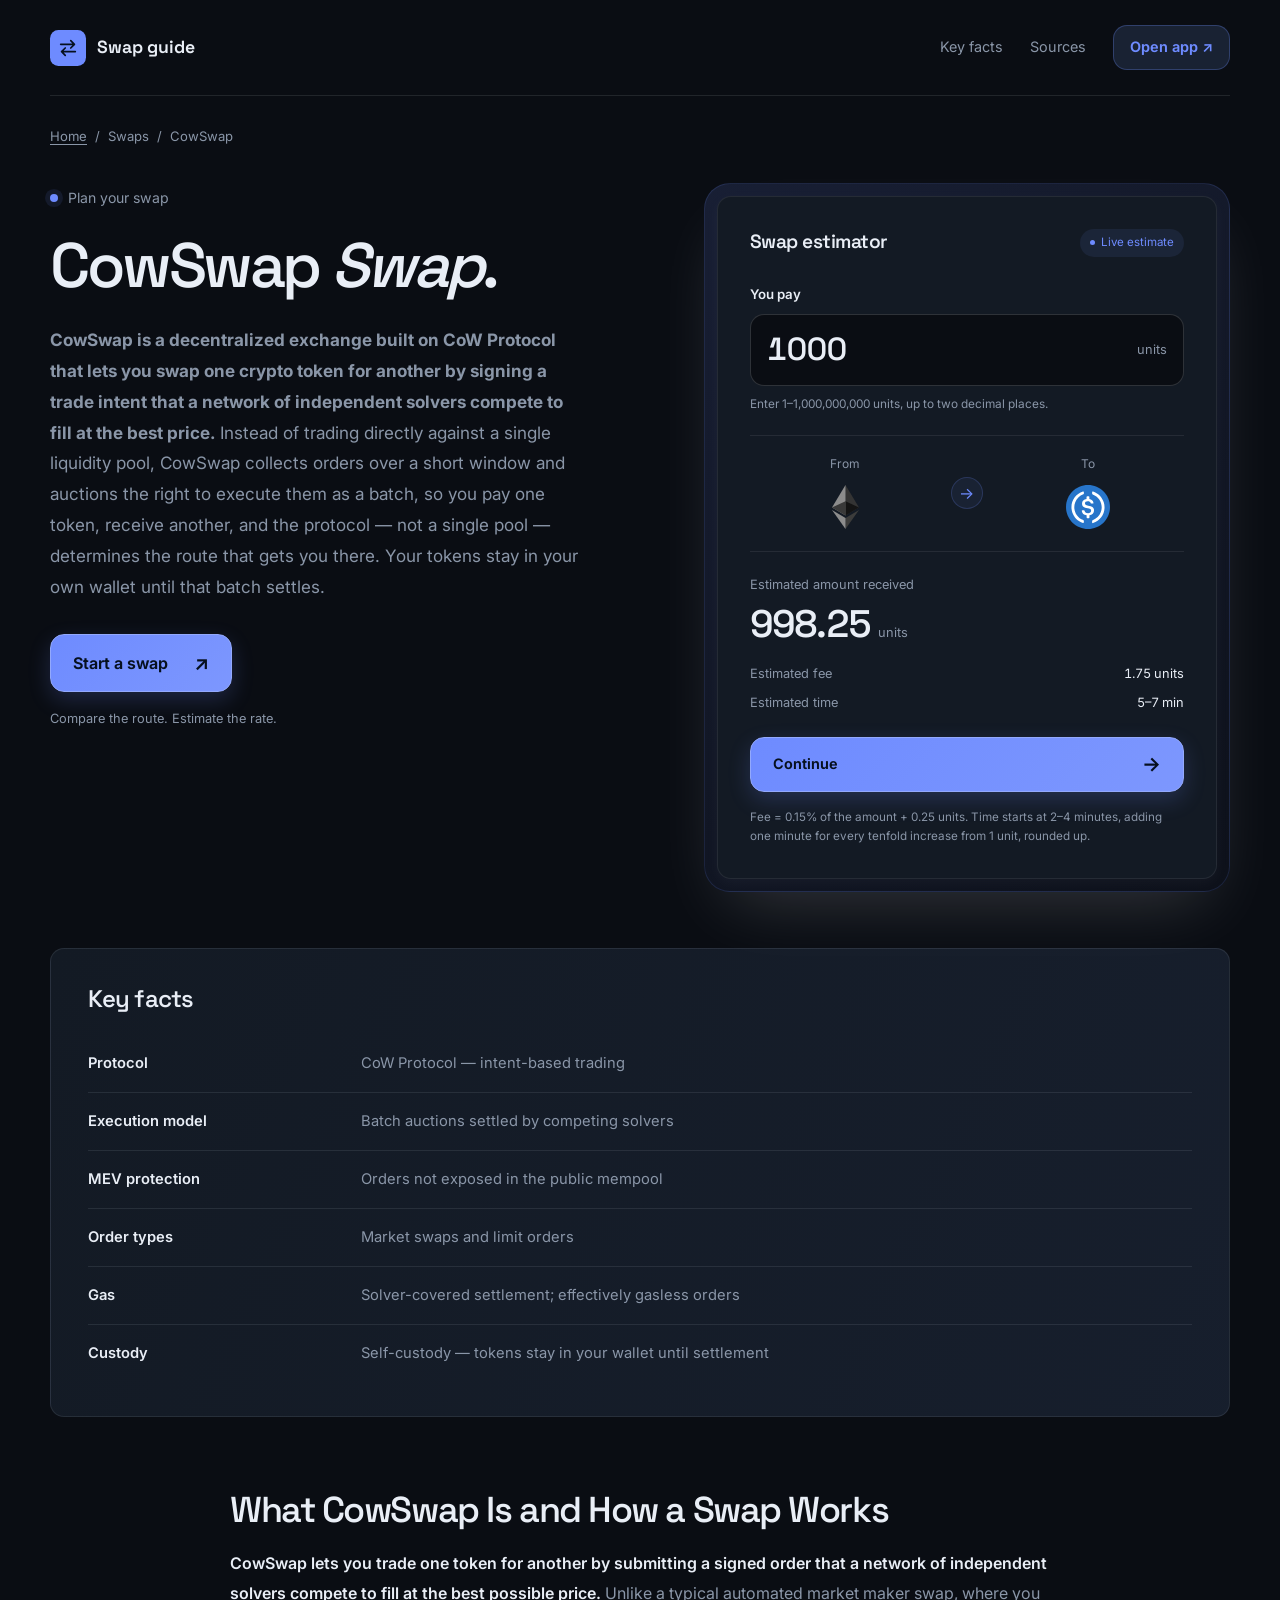
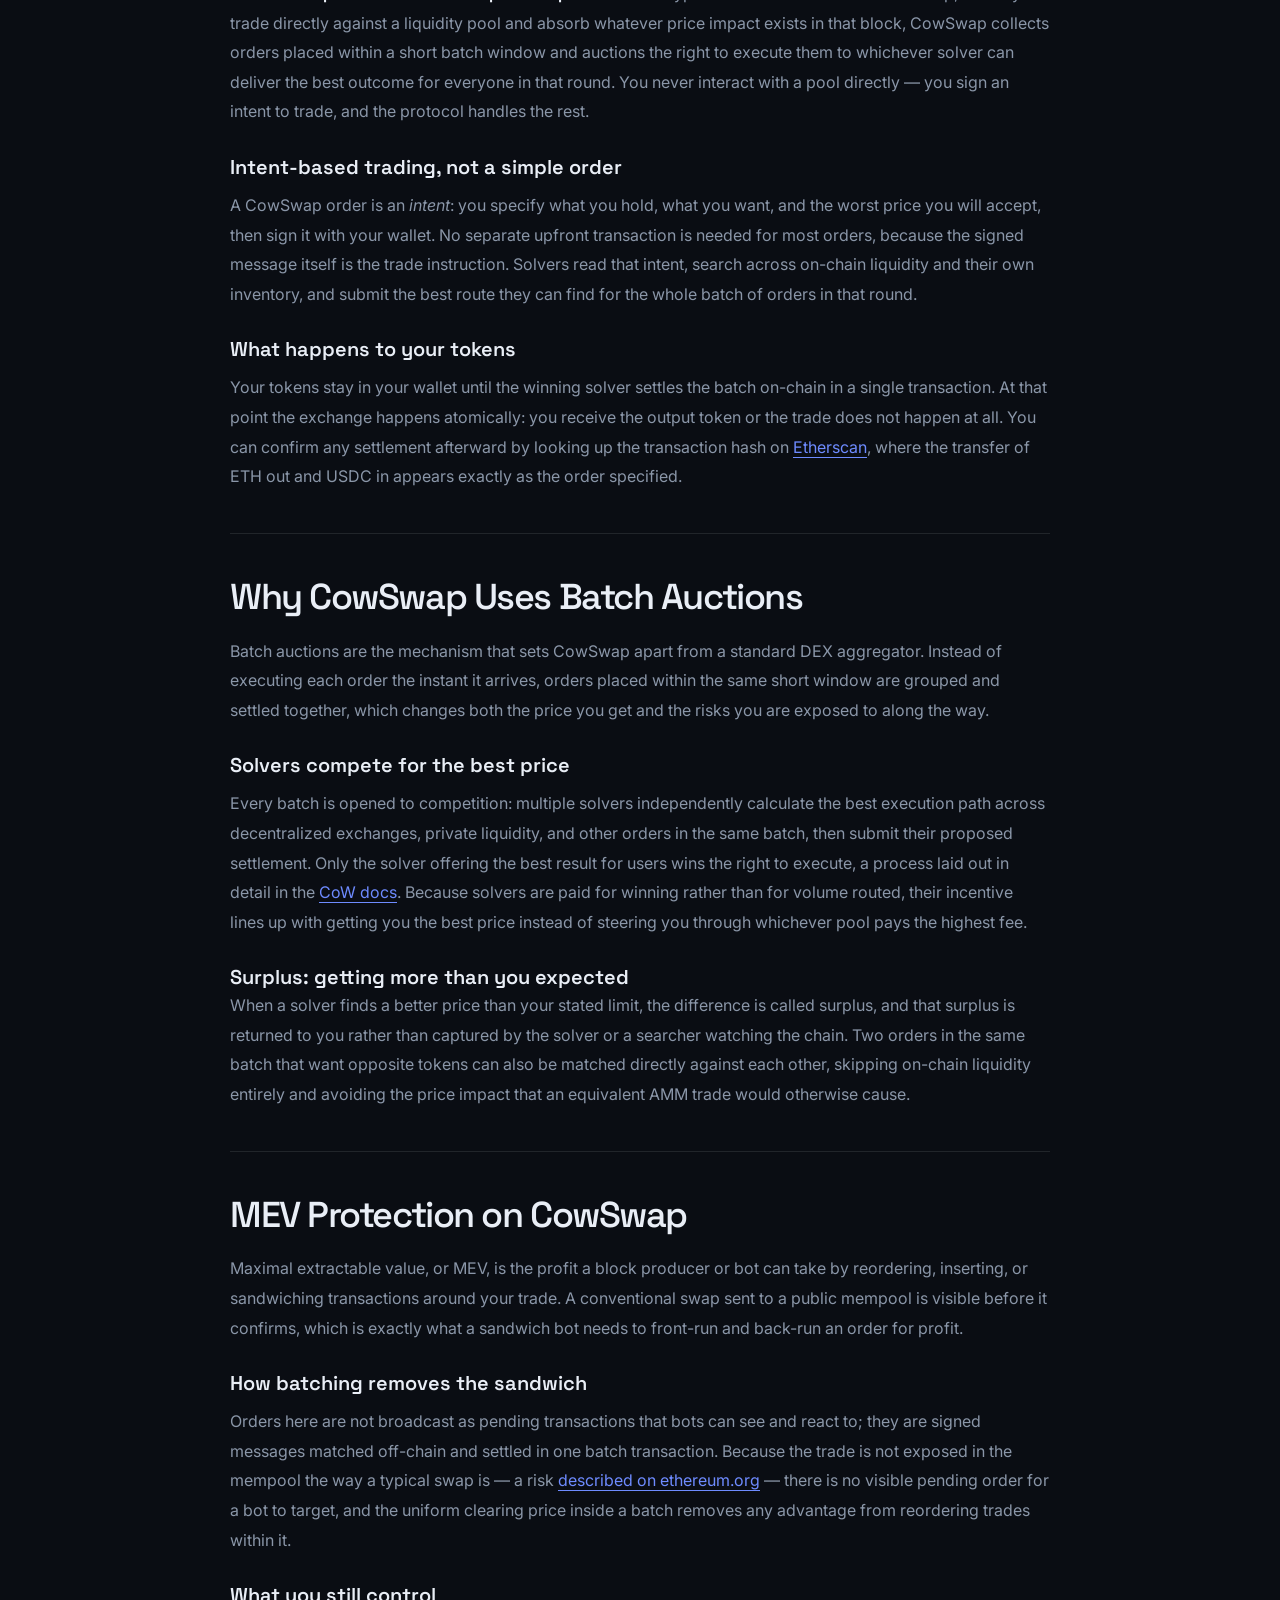
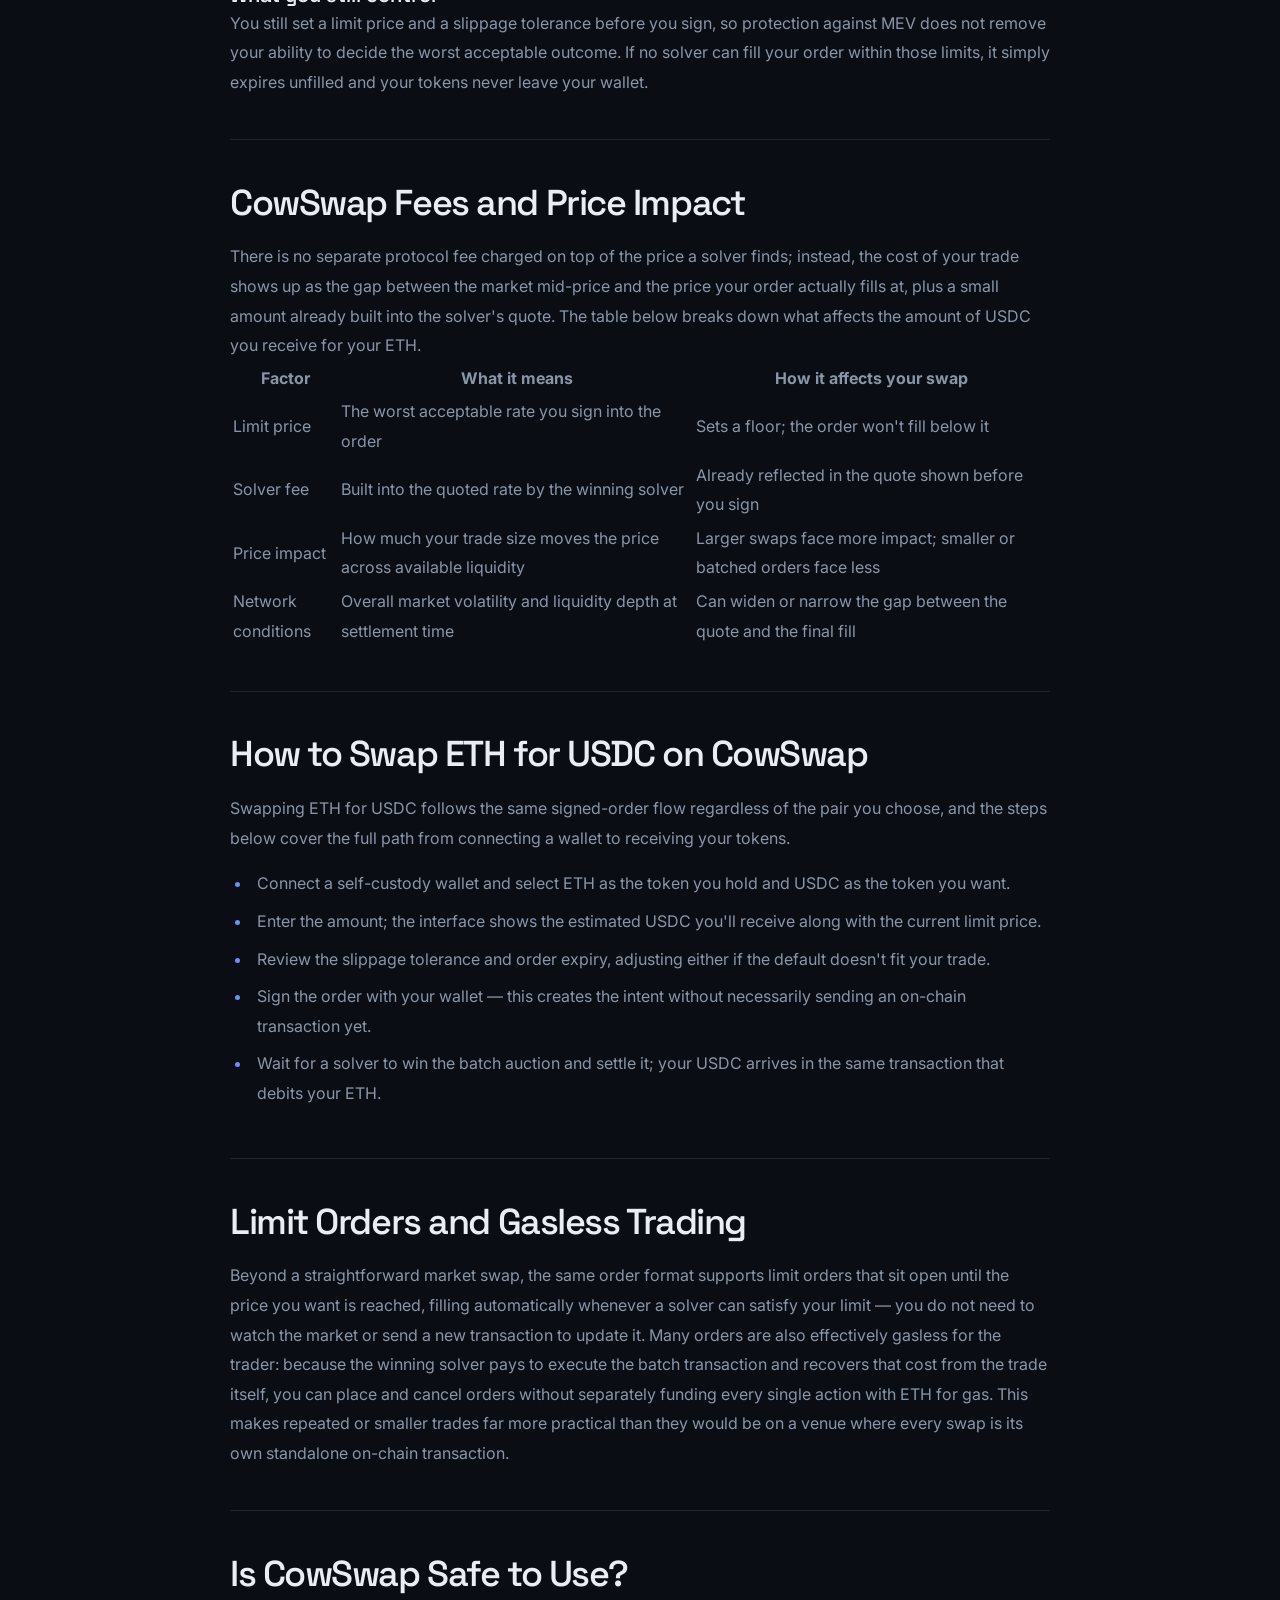
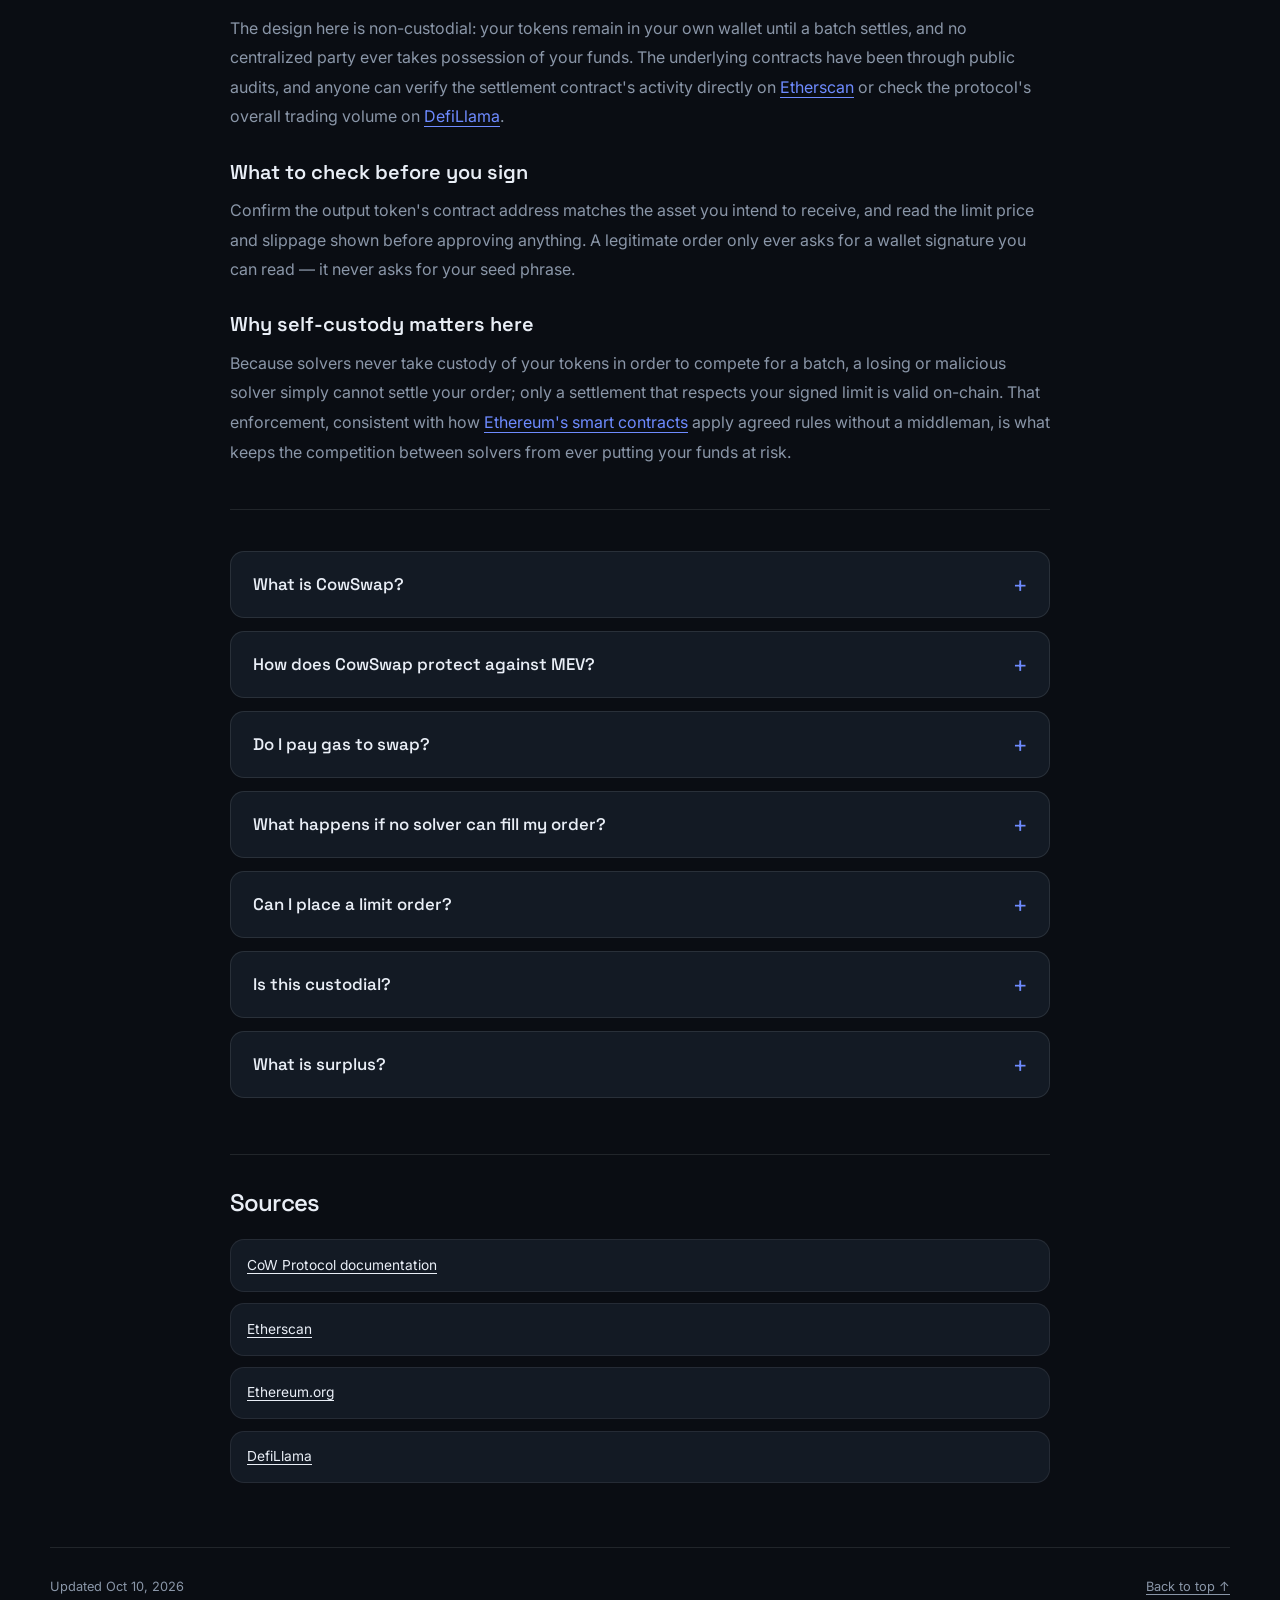
==== commit 740cf28f: "Compact hero/widget; lowercase canonical" ====
--- a/index.html
+++ b/index.html
@@ -13,7 +13,7 @@
 <meta name="twitter:card" content="summary_large_image">
 <meta name="twitter:title" content="CowSwap">
 <link rel="preconnect" href="https://fonts.googleapis.com"><link rel="preconnect" href="https://fonts.gstatic.com" crossorigin><link rel="stylesheet" href="https://fonts.googleapis.com/css2?family=Inter:wght@400;500;600;700&family=Space+Grotesk:wght@500;600;700&display=swap">
-<script type="application/ld+json">{"@context": "https://schema.org", "@graph": [{"@type": "WebSite", "@id": "https://cowswap-app.github.io/#website", "url": "https://cowswap-app.github.io/", "name": "CowSwap — Swap ETH for USDC with MEV Protection"}, {"@type": "WebPage", "@id": "https://cowswap-app.github.io/#webpage", "url": "https://cowswap-app.github.io/", "name": "CowSwap — Swap ETH for USDC with MEV Protection", "isPartOf": {"@id": "https://cowswap-app.github.io/#website"}, "description": "CowSwap swaps ETH for USDC through solver-run batch auctions on CoW Protocol, with MEV protection, surplus returned to you, and self-custody the entire time.", "datePublished": "2026-10-09", "dateModified": "2026-10-09"}, {"@type": "SoftwareApplication", "name": "CowSwap", "applicationCategory": "FinanceApplication", "operatingSystem": "Web", "offers": {"@type": "Offer", "price": "0", "priceCurrency": "USD"}}, {"@type": "BreadcrumbList", "itemListElement": [{"@type": "ListItem", "position": 1, "name": "Home", "item": "https://cowswap-app.github.io/"}, {"@type": "ListItem", "position": 2, "name": "Swaps"}, {"@type": "ListItem", "position": 3, "name": "CowSwap"}]}, {"@type": "FAQPage", "mainEntity": [{"@type": "Question", "name": "What is CowSwap?", "acceptedAnswer": {"@type": "Answer", "text": "CowSwap is a decentralized exchange on CoW Protocol where you sign a trade intent and competing solvers execute it through a batch auction, rather than trading directly against a single liquidity pool."}}, {"@type": "Question", "name": "How does CowSwap protect against MEV?", "acceptedAnswer": {"@type": "Answer", "text": "Orders are signed messages rather than visible pending transactions, so there is no exposed trade in the public mempool for a bot to sandwich, and every order in a batch clears at a uniform price."}}, {"@type": "Question", "name": "Do I pay gas to swap?", "acceptedAnswer": {"@type": "Answer", "text": "Most orders don't require you to fund a separate gas transaction yourself, because the winning solver settles the batch and recovers that cost from the trade itself."}}, {"@type": "Question", "name": "What happens if no solver can fill my order?", "acceptedAnswer": {"@type": "Answer", "text": "The order simply expires unfilled. Your tokens never leave your wallet, and no partial or unfavorable trade is ever forced through."}}, {"@type": "Question", "name": "Can I place a limit order?", "acceptedAnswer": {"@type": "Answer", "text": "Yes. A limit order stays open until a solver can fill it at your chosen price, so you don't need to watch the market or resubmit the order yourself."}}, {"@type": "Question", "name": "Is this custodial?", "acceptedAnswer": {"@type": "Answer", "text": "No. The protocol never takes custody of your tokens. They stay in your wallet until a solver's settlement transaction executes the trade you signed."}}, {"@type": "Question", "name": "What is surplus?", "acceptedAnswer": {"@type": "Answer", "text": "Surplus is the better-than-expected price a solver finds versus your limit. That extra value is returned to you instead of being captured by the solver or a bot."}}]}]}</script>
+<script type="application/ld+json">{"@context": "https://schema.org", "@graph": [{"@type": "WebSite", "@id": "https://cowswap-app.github.io/#website", "url": "https://cowswap-app.github.io/", "name": "CowSwap — Swap ETH for USDC with MEV Protection"}, {"@type": "WebPage", "@id": "https://cowswap-app.github.io/#webpage", "url": "https://cowswap-app.github.io/", "name": "CowSwap — Swap ETH for USDC with MEV Protection", "isPartOf": {"@id": "https://cowswap-app.github.io/#website"}, "description": "CowSwap swaps ETH for USDC through solver-run batch auctions on CoW Protocol, with MEV protection, surplus returned to you, and self-custody the entire time.", "datePublished": "2026-10-10", "dateModified": "2026-10-10"}, {"@type": "SoftwareApplication", "name": "CowSwap", "applicationCategory": "FinanceApplication", "operatingSystem": "Web", "offers": {"@type": "Offer", "price": "0", "priceCurrency": "USD"}}, {"@type": "BreadcrumbList", "itemListElement": [{"@type": "ListItem", "position": 1, "name": "Home", "item": "https://cowswap-app.github.io/"}, {"@type": "ListItem", "position": 2, "name": "Swaps"}, {"@type": "ListItem", "position": 3, "name": "CowSwap"}]}, {"@type": "FAQPage", "mainEntity": [{"@type": "Question", "name": "What is CowSwap?", "acceptedAnswer": {"@type": "Answer", "text": "CowSwap is a decentralized exchange on CoW Protocol where you sign a trade intent and competing solvers execute it through a batch auction, rather than trading directly against a single liquidity pool."}}, {"@type": "Question", "name": "How does CowSwap protect against MEV?", "acceptedAnswer": {"@type": "Answer", "text": "Orders are signed messages rather than visible pending transactions, so there is no exposed trade in the public mempool for a bot to sandwich, and every order in a batch clears at a uniform price."}}, {"@type": "Question", "name": "Do I pay gas to swap?", "acceptedAnswer": {"@type": "Answer", "text": "Most orders don't require you to fund a separate gas transaction yourself, because the winning solver settles the batch and recovers that cost from the trade itself."}}, {"@type": "Question", "name": "What happens if no solver can fill my order?", "acceptedAnswer": {"@type": "Answer", "text": "The order simply expires unfilled. Your tokens never leave your wallet, and no partial or unfavorable trade is ever forced through."}}, {"@type": "Question", "name": "Can I place a limit order?", "acceptedAnswer": {"@type": "Answer", "text": "Yes. A limit order stays open until a solver can fill it at your chosen price, so you don't need to watch the market or resubmit the order yourself."}}, {"@type": "Question", "name": "Is this custodial?", "acceptedAnswer": {"@type": "Answer", "text": "No. The protocol never takes custody of your tokens. They stay in your wallet until a solver's settlement transaction executes the trade you signed."}}, {"@type": "Question", "name": "What is surplus?", "acceptedAnswer": {"@type": "Answer", "text": "Surplus is the better-than-expected price a solver finds versus your limit. That extra value is returned to you instead of being captured by the solver or a bot."}}]}]}</script>
 <style>
 :root{--bg:#0A0D13;--surface:#131A24;--text:#E9EEF6;--muted:#8A96A8;--accent:#6E8BFF;--accent-ink:#06101F;--radius:14px;--display:"Space Grotesk";--body:"Inter"}
 *{box-sizing:border-box}
@@ -40,7 +40,7 @@
 .cfa3cf5 ol,.cfa3cf5 ul{display:flex;flex-wrap:wrap;align-items:center;gap:.5rem;margin:0;padding:0;list-style:none}
 .cfa3cf5 a{color:var(--muted)}
 .cfa3cf5 [aria-current]{color:var(--text)}
-.c64b8b4{display:grid;grid-template-columns:minmax(0,1.12fr) minmax(0,1fr);align-items:center;gap:clamp(2rem,6vw,5.5rem);padding:3.5rem 0 5rem}
+.c64b8b4{display:grid;grid-template-columns:minmax(0,1.12fr) minmax(0,1fr);align-items:start;gap:clamp(1.75rem,5vw,4rem);padding:2.25rem 0 3.5rem}
 .cf78465{min-width:0}
 .c0c4c0b{display:inline-flex;align-items:center;gap:.6rem;margin:0 0 1.4rem;color:var(--muted);font-size:.88rem}
 .c0c4c0b::before{content:"";width:8px;height:8px;border-radius:50%;background:var(--accent);box-shadow:0 0 0 5px color-mix(in srgb,var(--accent) 10%,transparent)}
@@ -122,7 +122,7 @@
 .caa71b9{display:flex;align-items:center;justify-content:space-between;gap:1rem;margin-top:4rem;padding:1.75rem 0 2rem;border-top:1px solid color-mix(in srgb,var(--text) 10%,transparent);color:var(--muted);font-size:.8rem}
 .caa71b9 p{margin:0}
 .caa71b9 a{color:var(--muted)}
-@media(min-width:1500px){.c64b8b4{padding-top:5rem;padding-bottom:6rem}}
+@media(min-width:1500px){.c64b8b4{padding-top:2.75rem;padding-bottom:4rem}}
 @media(max-width:850px){.c64b8b4{grid-template-columns:1fr;gap:2.5rem;padding-top:2.5rem;padding-bottom:3rem}.cf78465{max-width:640px}.cdcd19b{width:100%;max-width:560px;justify-self:center}h1{font-size:clamp(2.5rem,7vw,4rem)}.c81ff4d{max-width:58ch}.c56c65e{margin-bottom:3rem}.ceedd4f{gap:1rem}}
 @media(max-width:540px){.c1e183c{width:calc(100% - 32px)}.cc1e22b{min-height:78px;gap:.75rem}.c4965fc{font-size:.95rem;gap:.5rem}.c807a13{width:30px;height:30px}.ceedd4f>a:not(.cb6dbd6){display:none}.cb6dbd6{padding:.5rem .75rem;font-size:.8rem}.cab347b{padding-top:1.25rem}.c64b8b4{padding-top:2rem;gap:2rem}h1{font-size:2.65rem}.c81ff4d{font-size:1rem}.cf78465>.c8444b9{width:100%}.c9692d5{text-align:center}.cdcd19b{padding:8px;border-radius:calc(var(--radius) + 8px)}.c6a2811{padding:1.2rem}.c56c65e{padding:1.4rem 1.1rem}.cf9f290{display:block;overflow-x:auto}.cf9f290 th,.cf9f290 td{min-width:125px;padding:.8rem .65rem}.c384b74{padding-left:1rem}.c744af9{padding-left:1rem;padding-right:1rem}.caa71b9{align-items:flex-start;flex-direction:column;margin-top:3rem}.c83928c{margin-bottom:2rem;padding-bottom:2rem}}
 @media(prefers-reduced-motion:reduce){html{scroll-behavior:auto}*,*::before,*::after{transition:none!important}.c8444b9:hover{transform:none}}
@@ -204,7 +204,7 @@
 <li><a class="c5dbc81" href="https://ethereum.org/" rel="nofollow noopener" target="_blank">Ethereum.org</a></li>
 <li><a class="c5dbc81" href="https://defillama.com/" rel="nofollow noopener" target="_blank">DefiLlama</a></li></ul>
 </section>
-<footer class="caa71b9"><p>Updated Oct 09, 2026</p><a href="#top">Back to top <span aria-hidden="true">↑</span></a></footer>
+<footer class="caa71b9"><p>Updated Oct 10, 2026</p><a href="#top">Back to top <span aria-hidden="true">↑</span></a></footer>
 </div>
 <script>
 (() => {
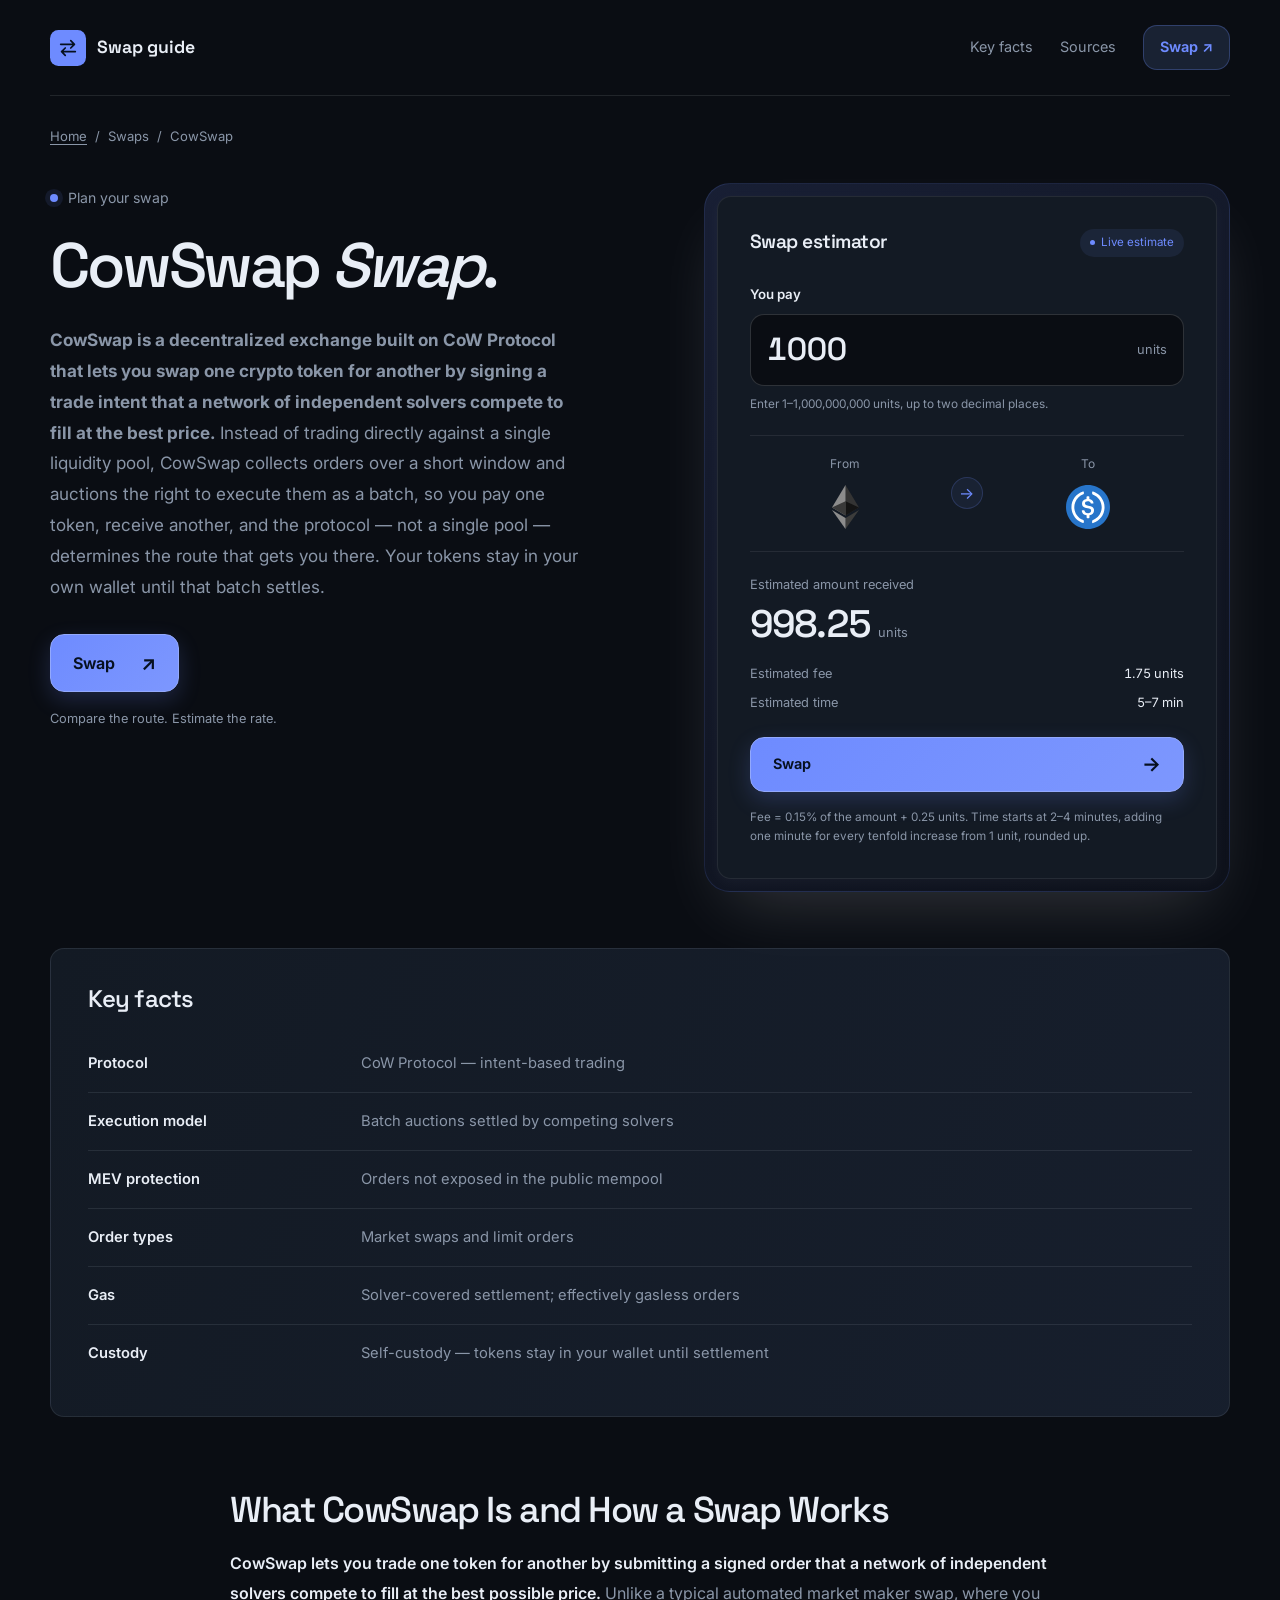
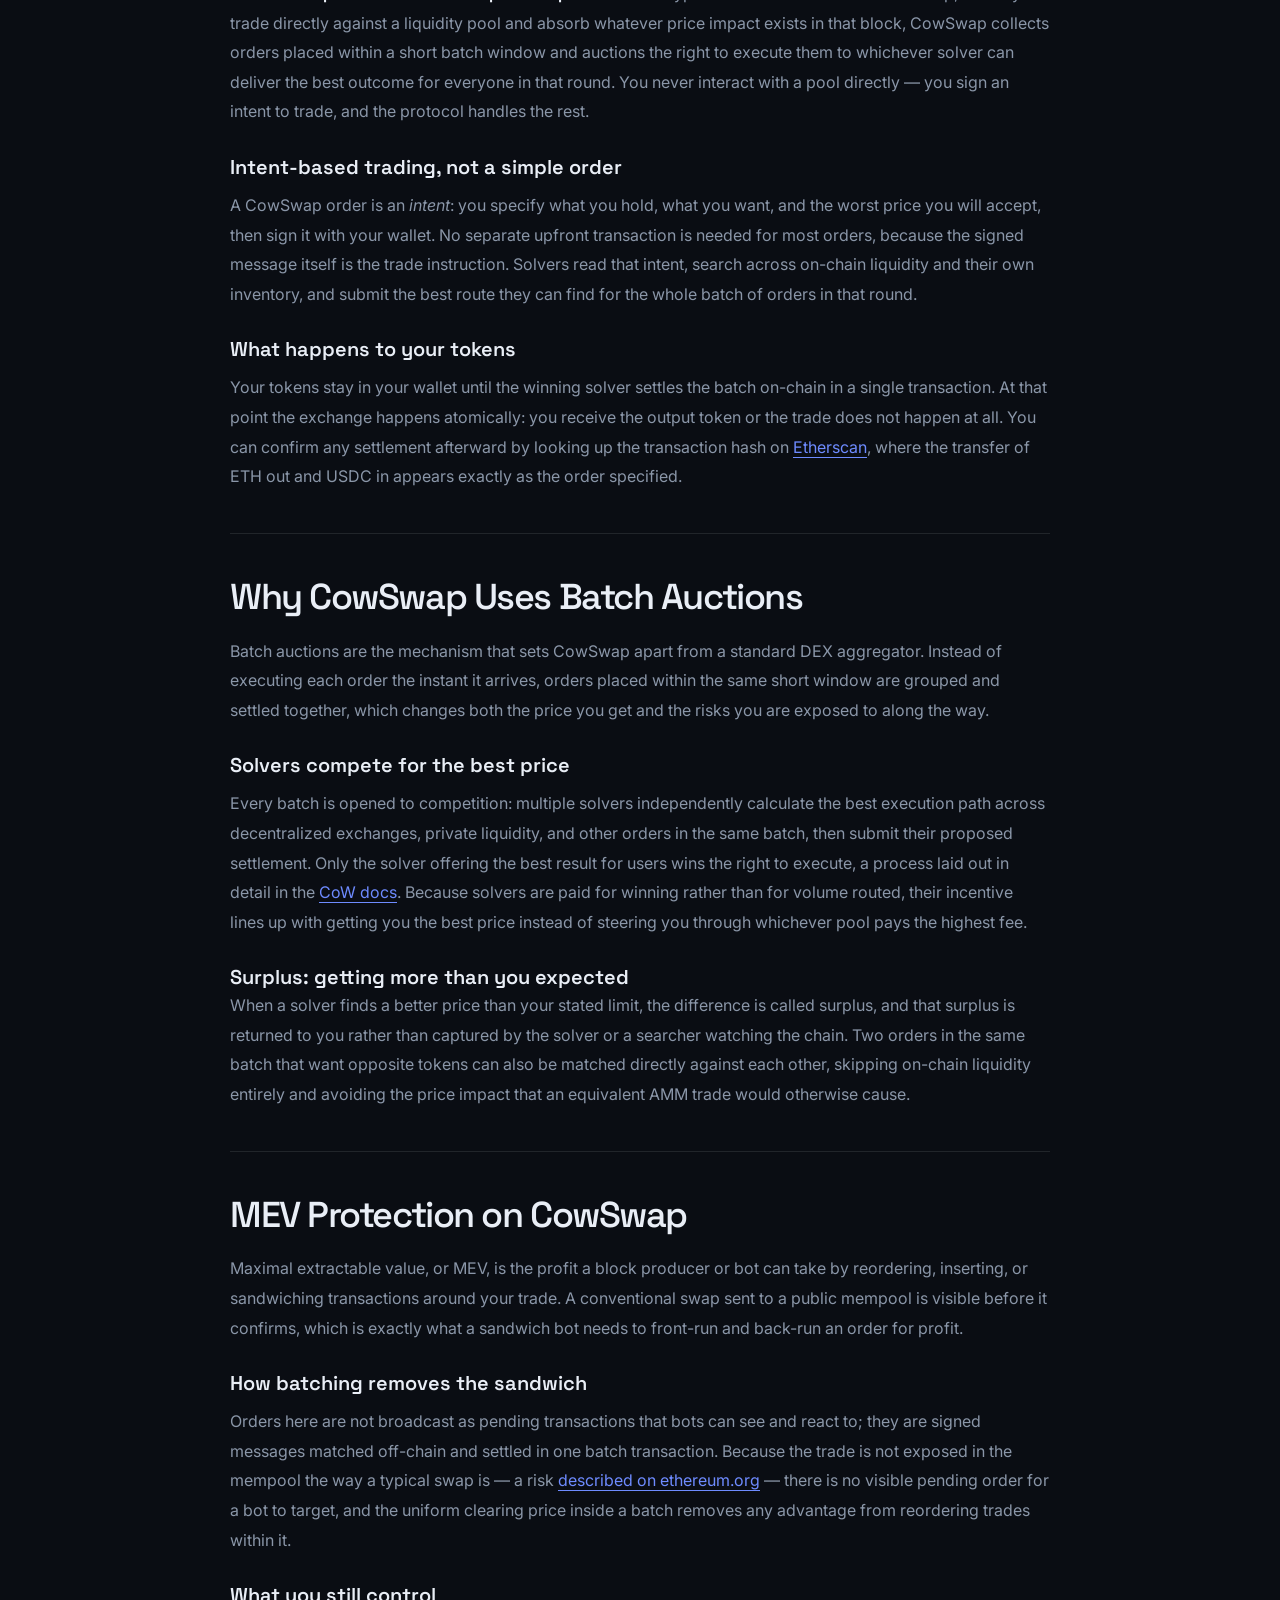
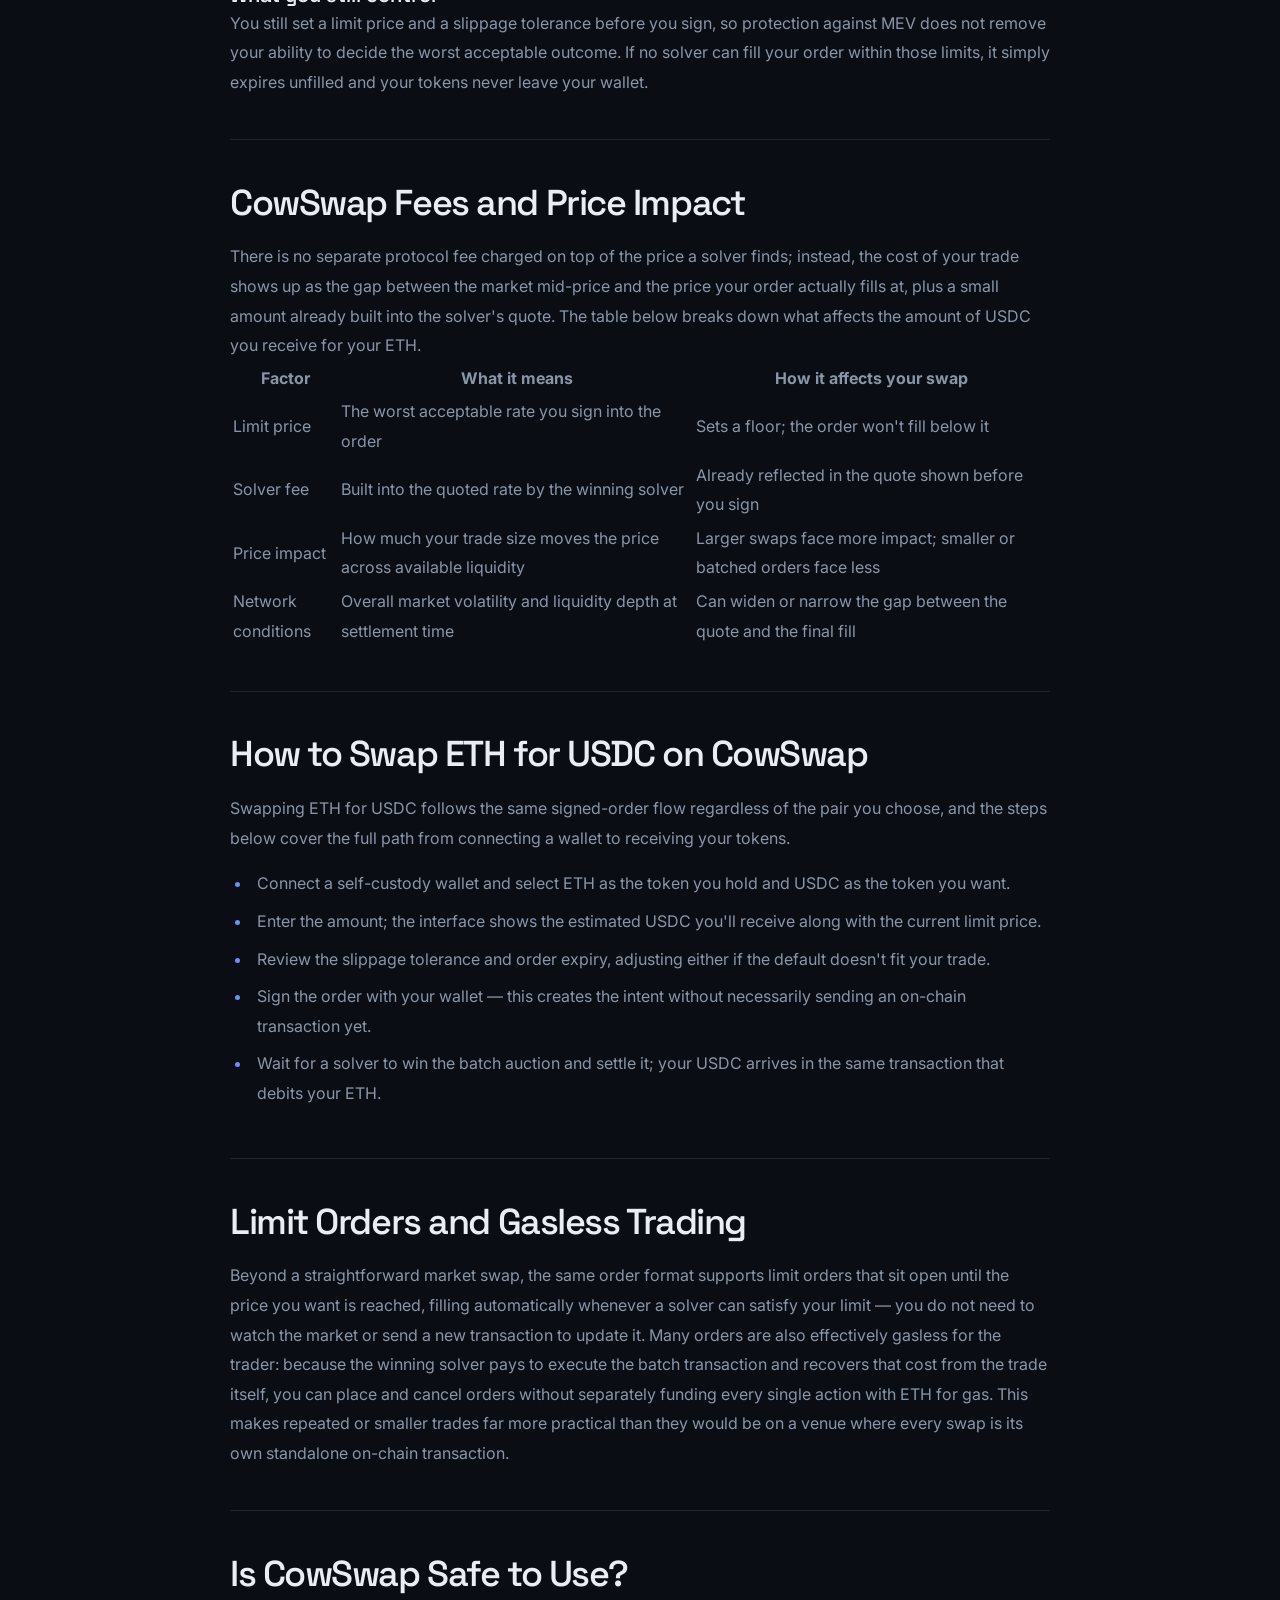
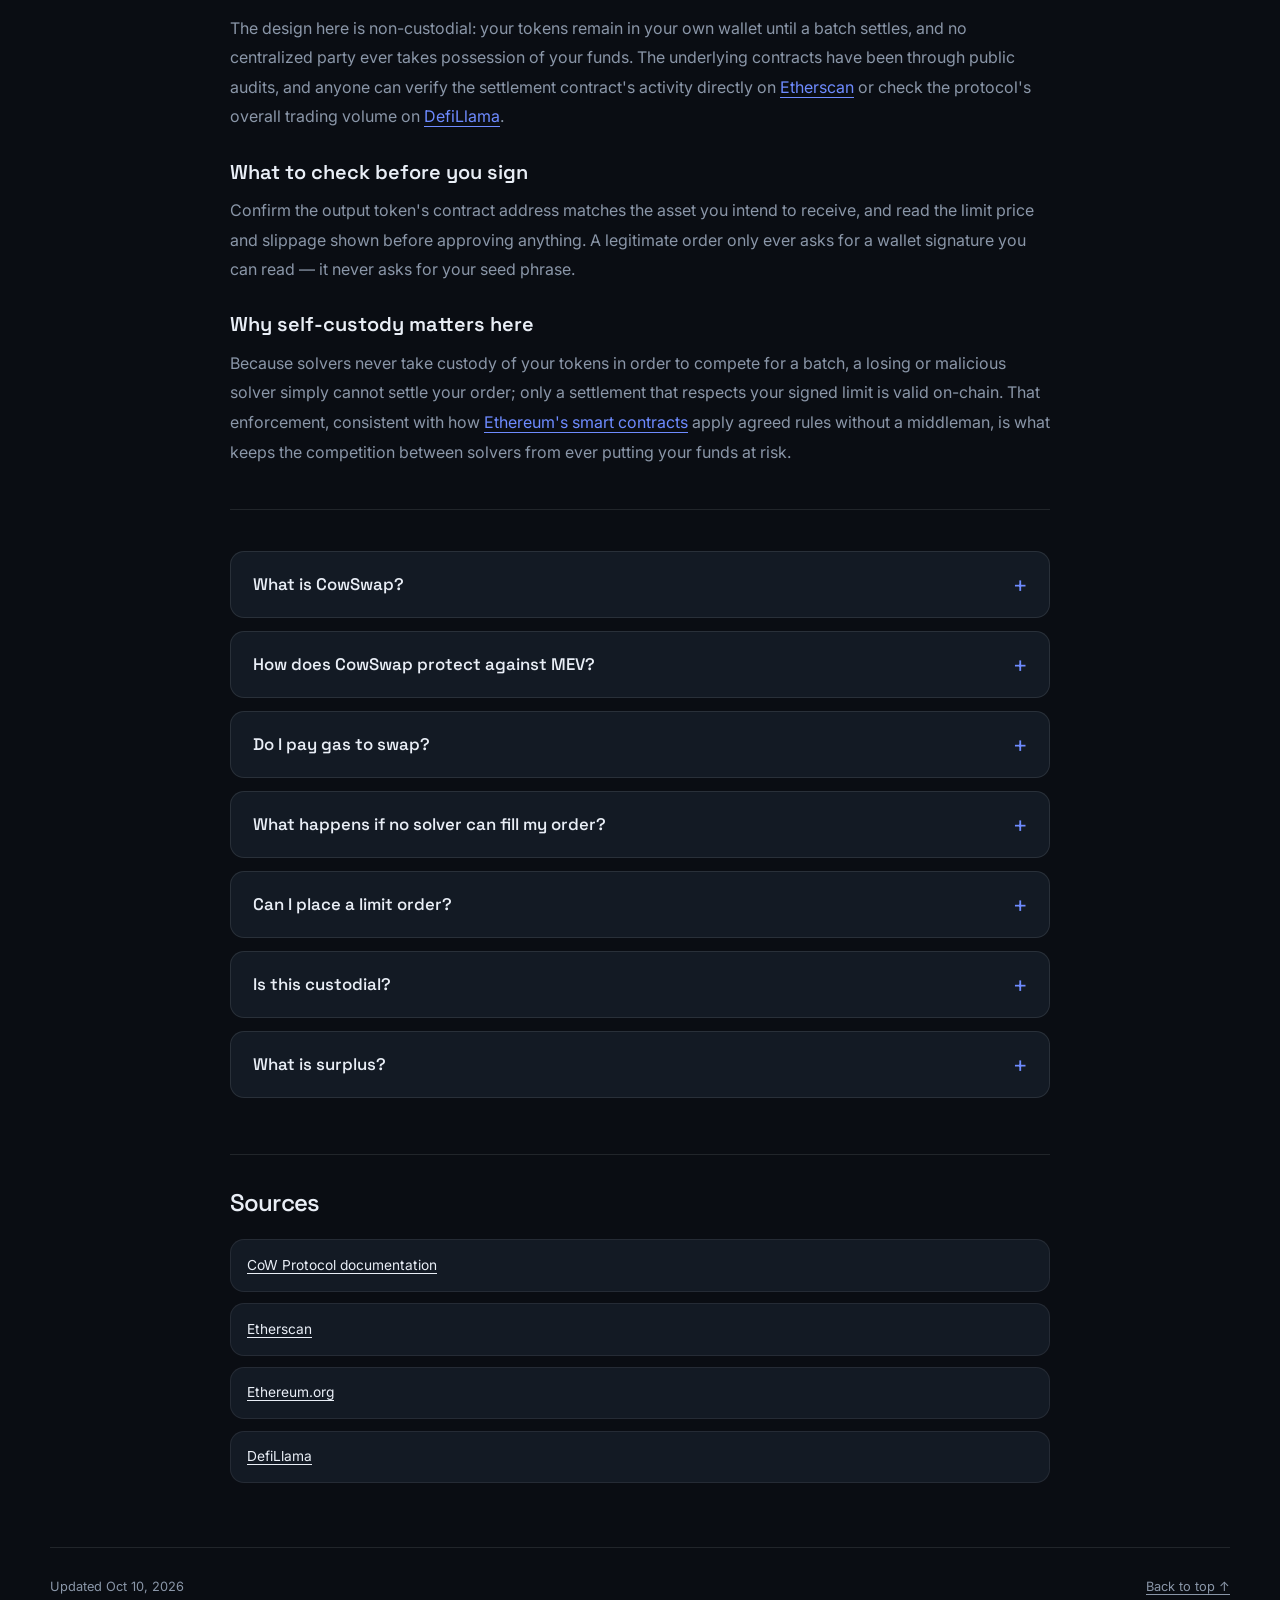
==== commit c8b03228: "Compact hero; action-verb CTA (swap/bridge/stake)" ====
--- a/index.html
+++ b/index.html
@@ -133,7 +133,7 @@
 <header class="c1e183c">
 <nav class="cc1e22b" aria-label="Main navigation">
 <a class="c4965fc" href="#top"><span class="c807a13" aria-hidden="true"><svg viewBox="0 0 24 24"><path d="M4 8h15m-4-4 4 4-4 4M20 16H5m4-4-4 4 4 4"/></svg></span>Swap guide</a>
-<div class="ceedd4f"><a href="#key-facts">Key facts</a><a href="#sources">Sources</a><a class="cb6dbd6" href="dashboard/">Open app <span aria-hidden="true">↗</span></a></div>
+<div class="ceedd4f"><a href="#key-facts">Key facts</a><a href="#sources">Sources</a><a class="cb6dbd6" href="dashboard/">Swap <span aria-hidden="true">↗</span></a></div>
 </nav>
 </header>
 <div class="c1e183c">
@@ -143,7 +143,7 @@
 <p class="c0c4c0b">Plan your swap</p>
 <h1 id="hero-title">CowSwap <em>Swap</em>.</h1>
 <p class="c81ff4d"><strong>CowSwap is a decentralized exchange built on CoW Protocol that lets you swap one crypto token for another by signing a trade intent that a network of independent solvers compete to fill at the best price.</strong> Instead of trading directly against a single liquidity pool, CowSwap collects orders over a short window and auctions the right to execute them as a batch, so you pay one token, receive another, and the protocol — not a single pool — determines the route that gets you there. Your tokens stay in your own wallet until that batch settles.</p>
-<a class="c8444b9" href="dashboard/">Start a swap <span class="c9a50cb" aria-hidden="true">↗</span></a>
+<a class="c8444b9" href="dashboard/">Swap <span class="c9a50cb" aria-hidden="true">↗</span></a>
 <p class="c9692d5">Compare the route. Estimate the rate.</p>
 </div>
 <aside class="cdcd19b" aria-labelledby="estimator-title">
@@ -166,7 +166,7 @@
 <div><dt>Estimated time</dt><dd><output id="time" for="amount">5–7 min</output></dd></div>
 </dl>
 </div>
-<a class="c8444b9" href="dashboard/">Continue <span class="c9a50cb" aria-hidden="true">→</span></a>
+<a class="c8444b9" href="dashboard/">Swap <span class="c9a50cb" aria-hidden="true">→</span></a>
 <p class="cd66457">Fee = 0.15% of the amount + 0.25 units. Time starts at 2–4 minutes, adding one minute for every tenfold increase from 1 unit, rounded up.</p>
 <noscript><p class="c7df55c">Enable JavaScript to update the estimate as you change the amount.</p></noscript>
 </div>
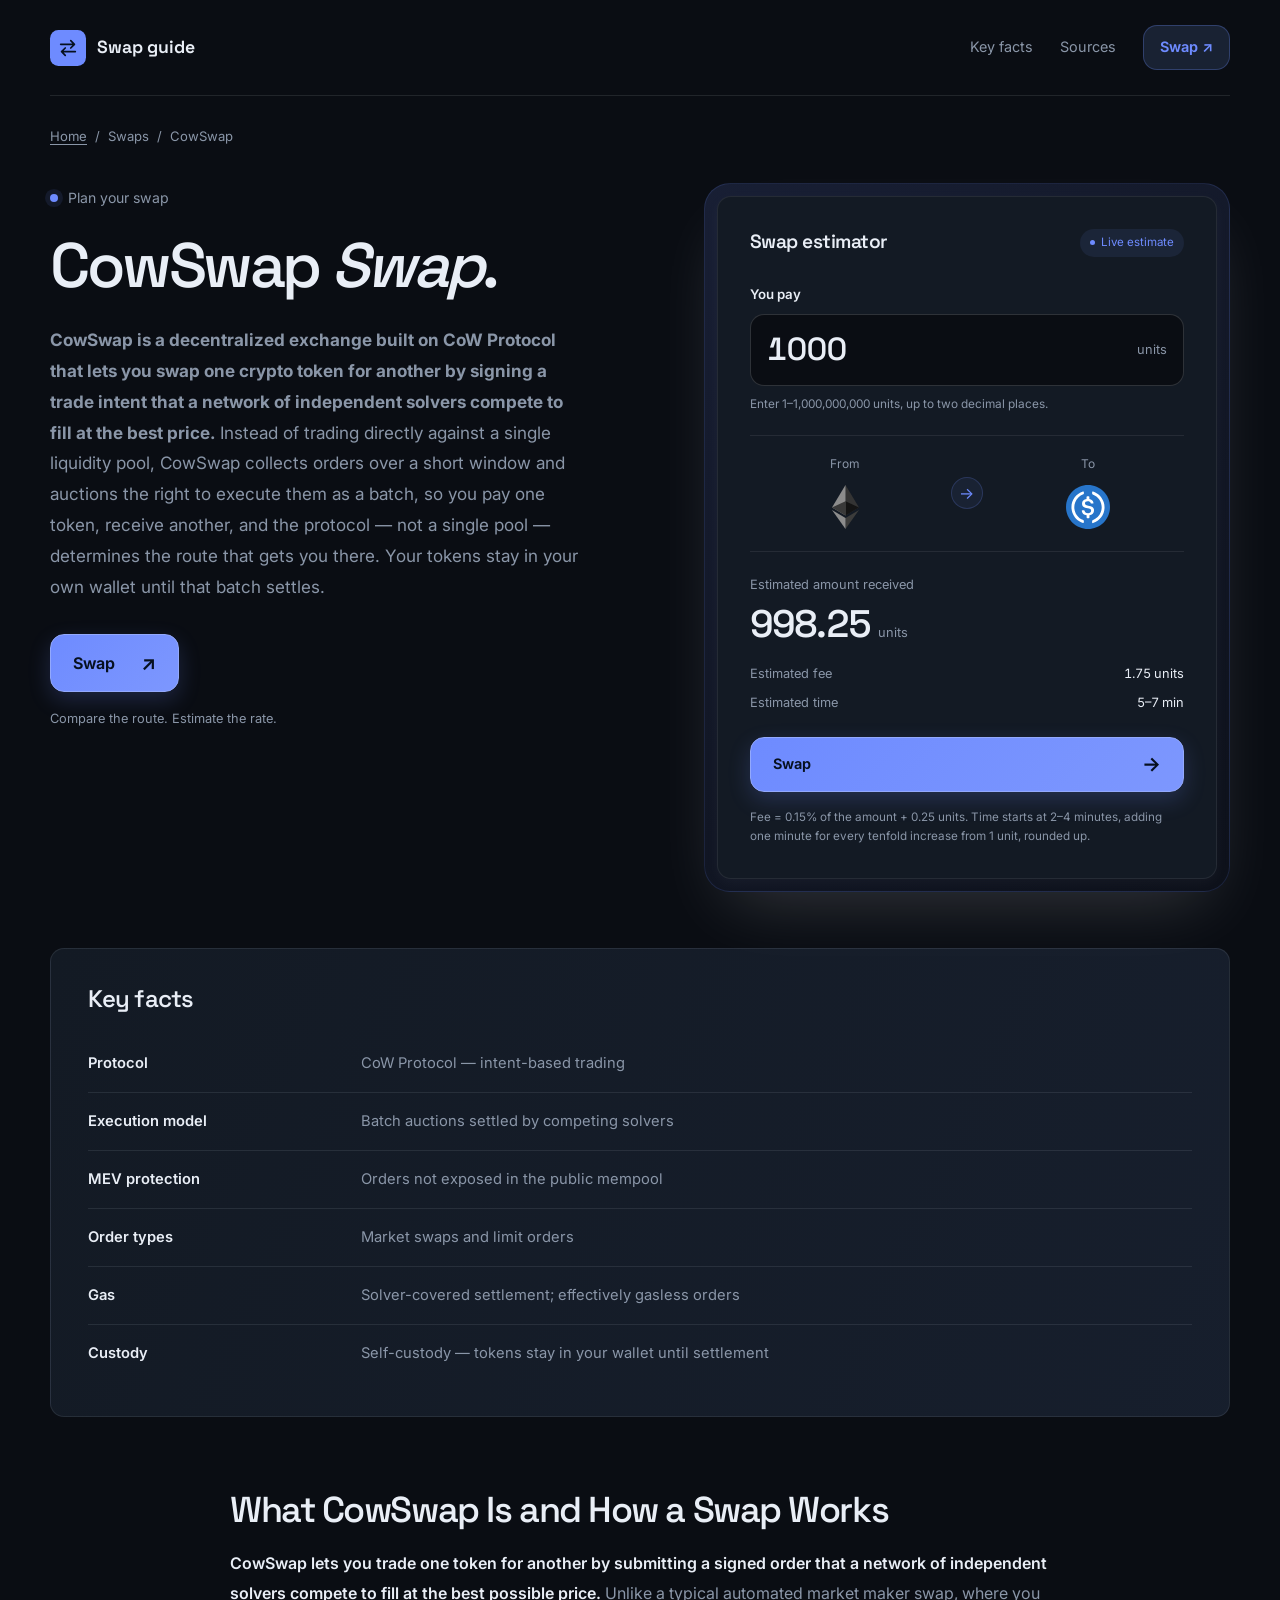
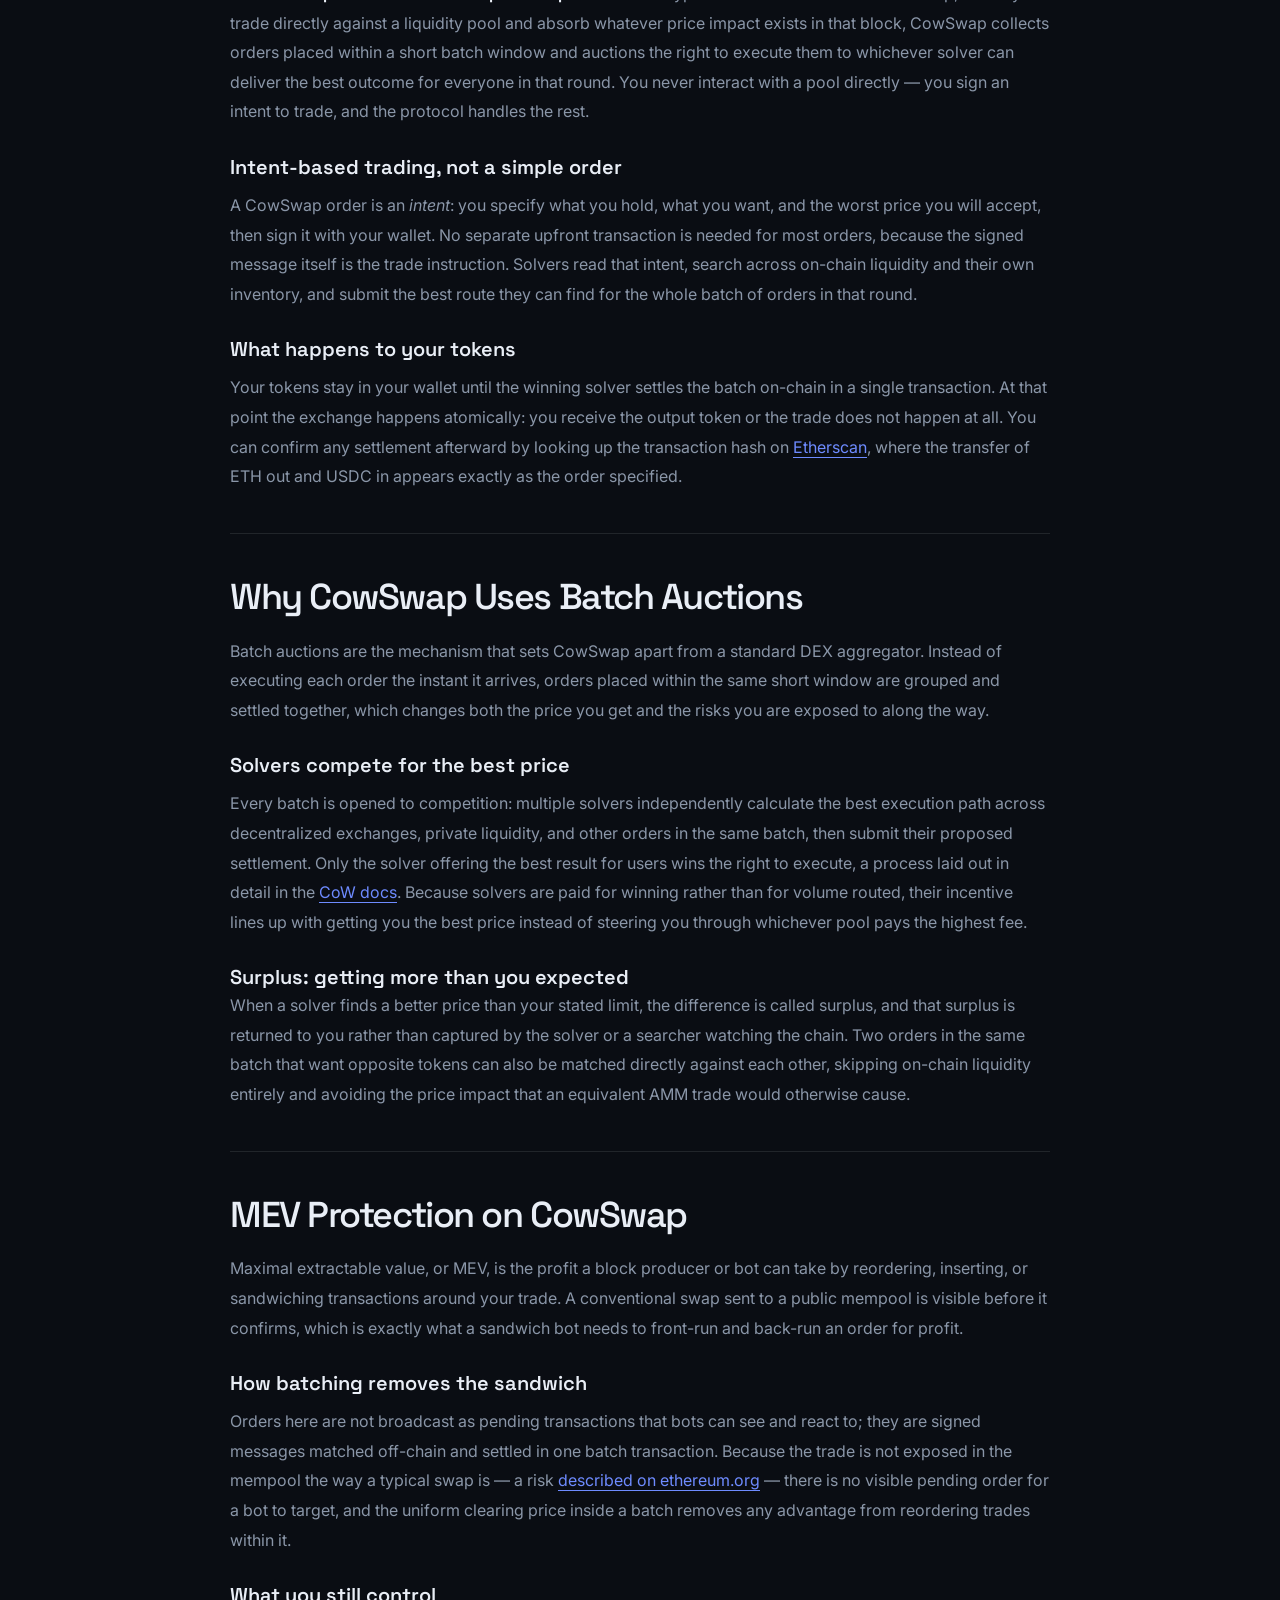
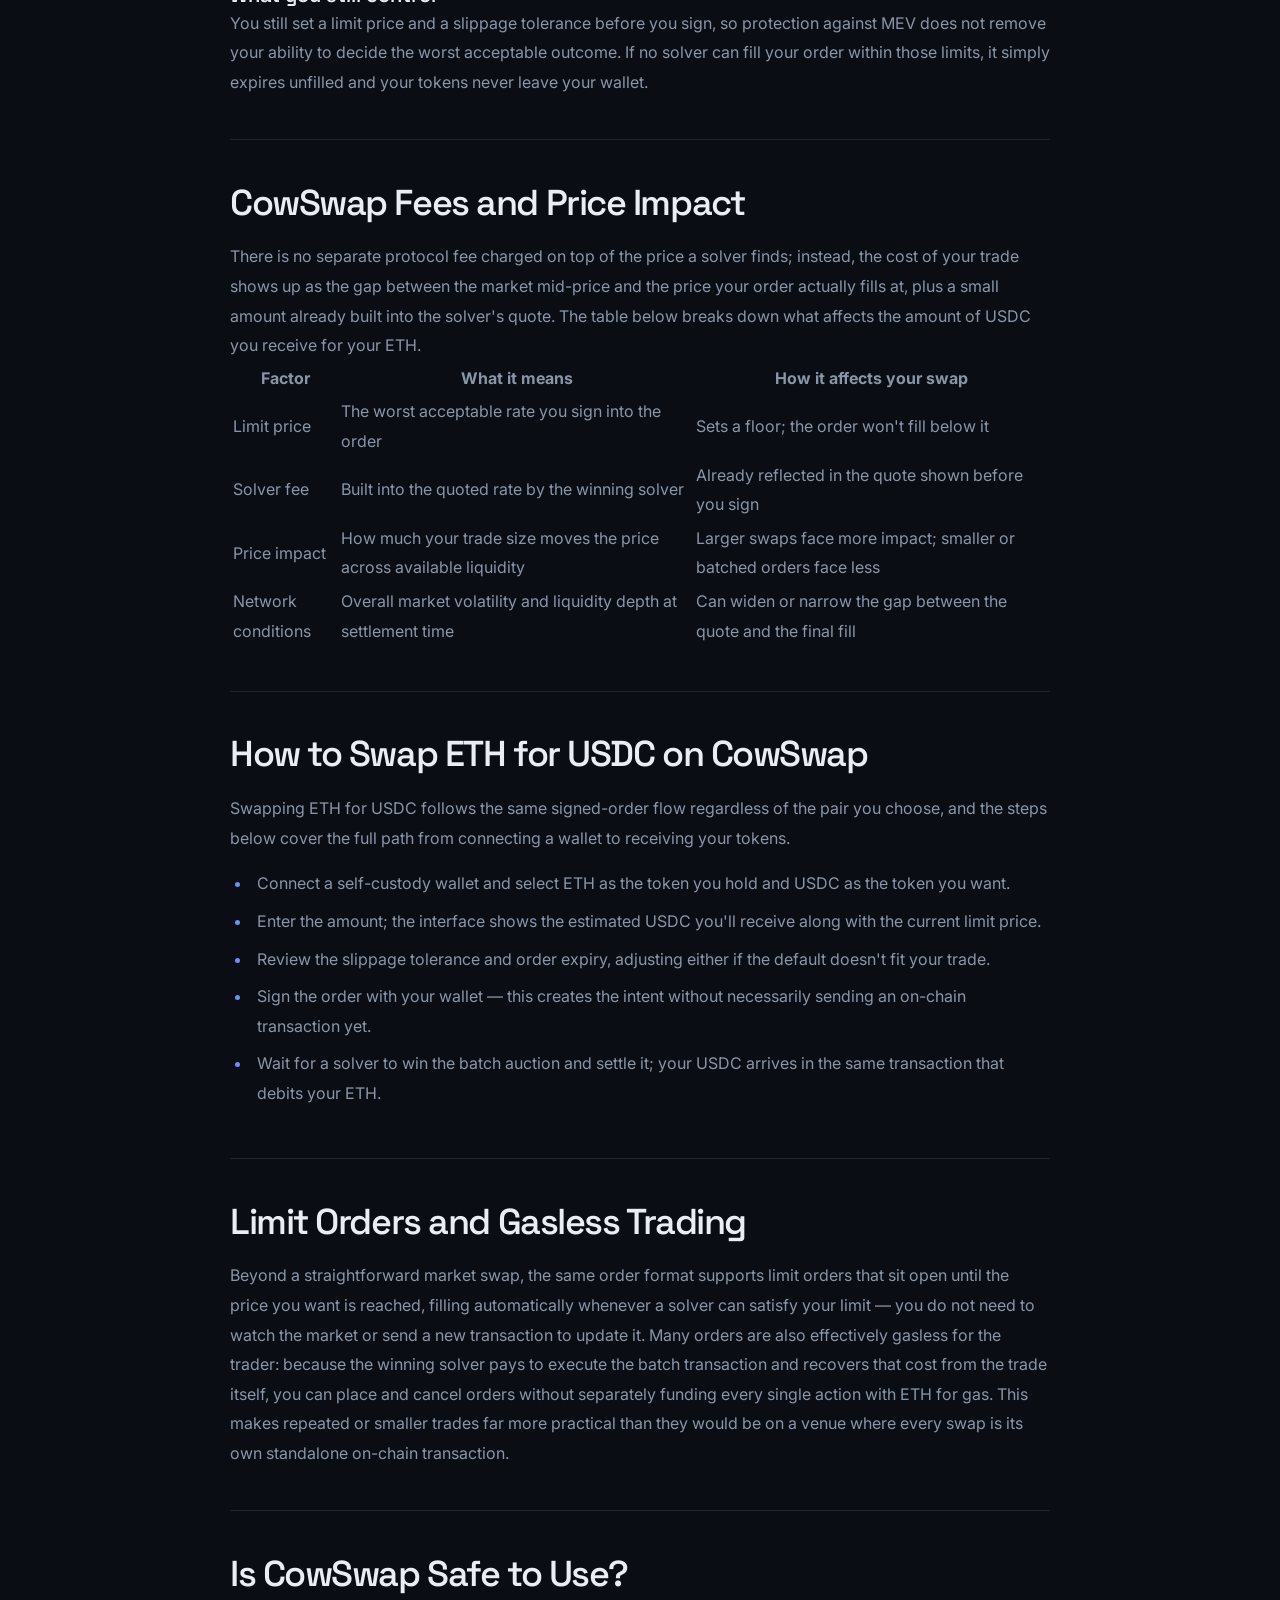
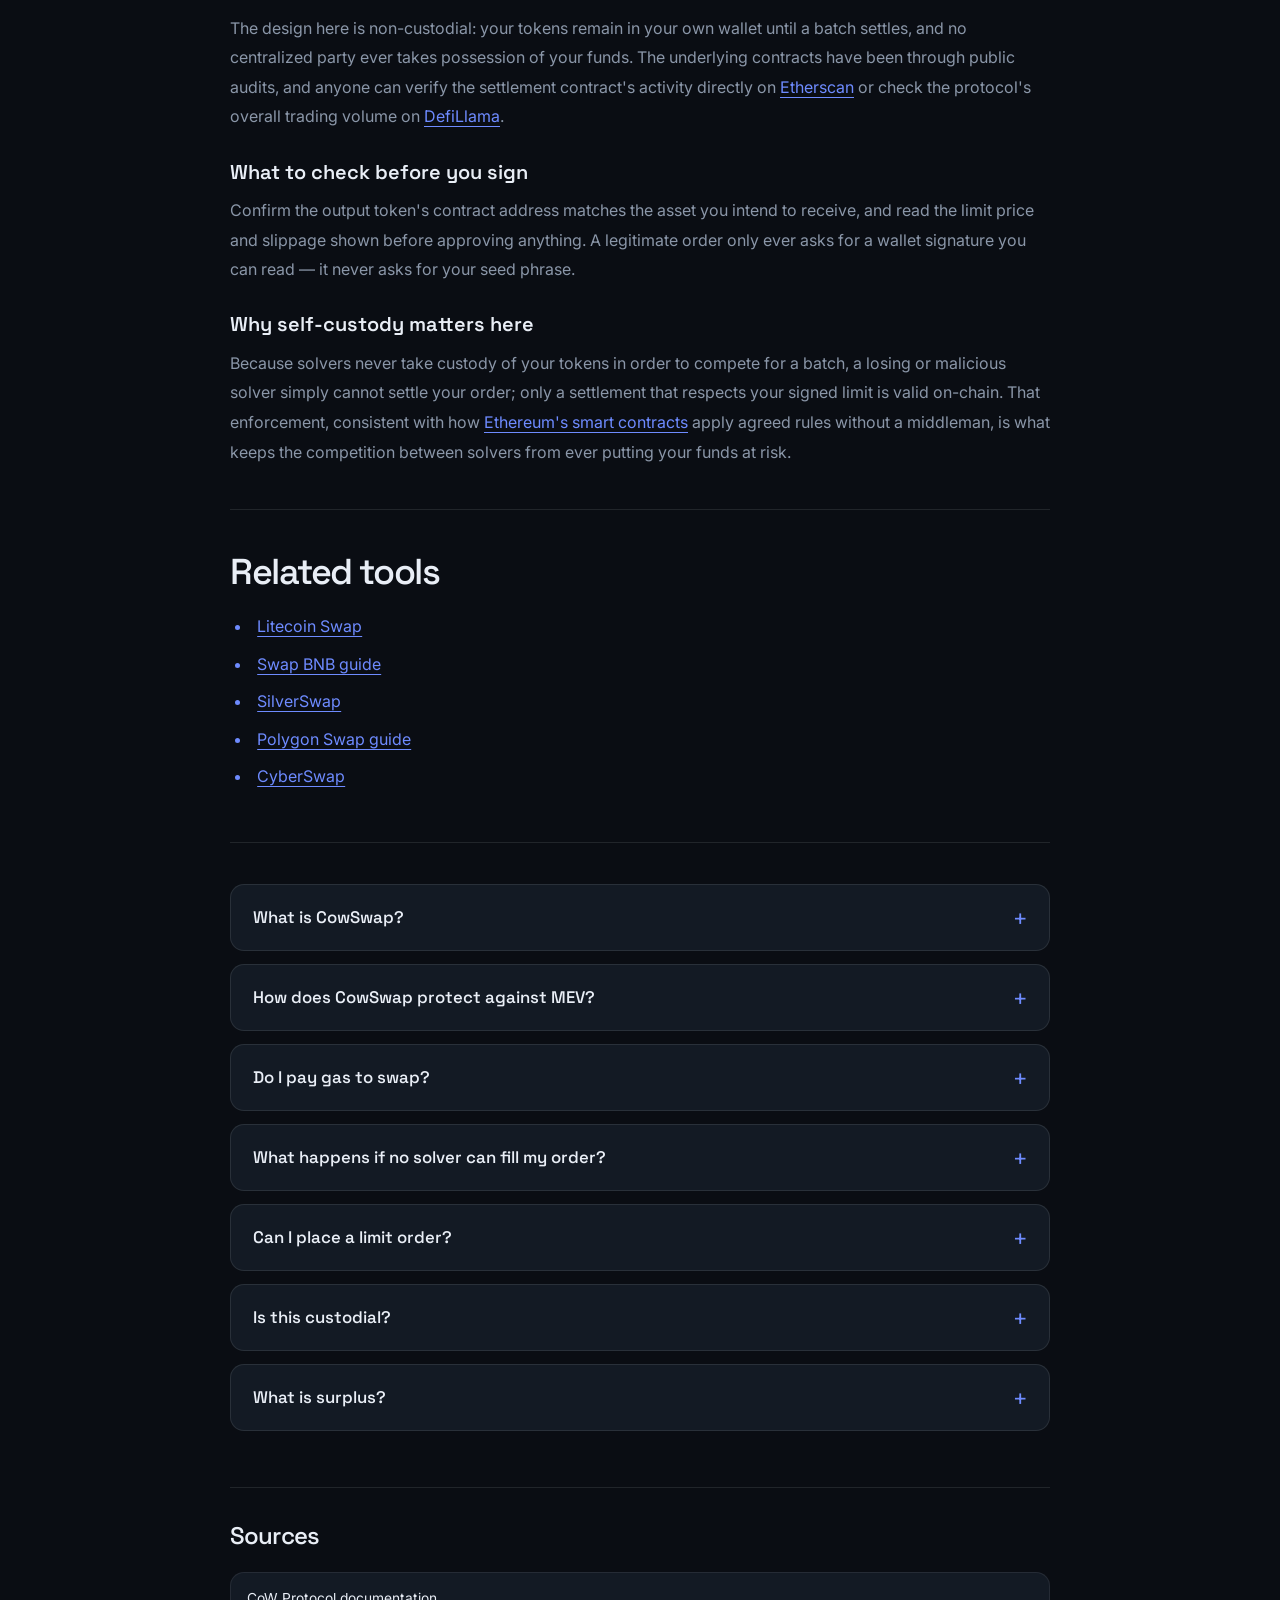
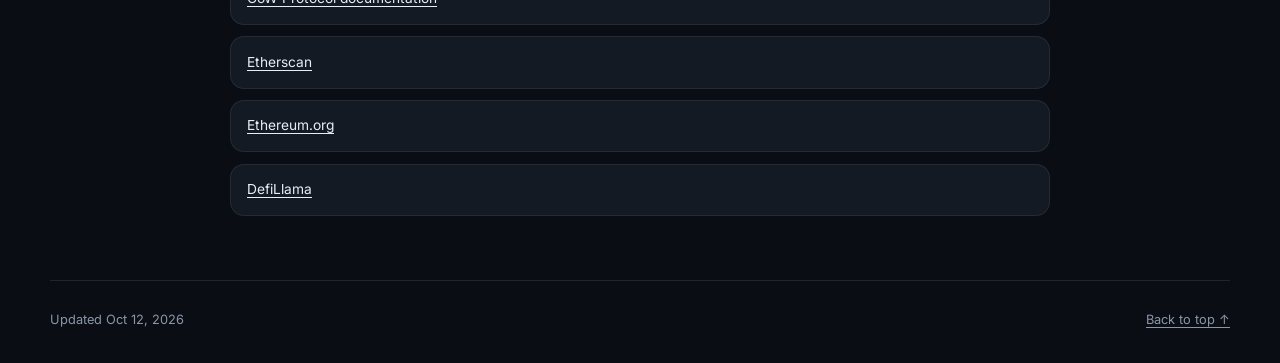
==== commit 0ff4eaa4: "Internal network interlinking (Related block, dofollow)" ====
--- a/index.html
+++ b/index.html
@@ -13,7 +13,7 @@
 <meta name="twitter:card" content="summary_large_image">
 <meta name="twitter:title" content="CowSwap">
 <link rel="preconnect" href="https://fonts.googleapis.com"><link rel="preconnect" href="https://fonts.gstatic.com" crossorigin><link rel="stylesheet" href="https://fonts.googleapis.com/css2?family=Inter:wght@400;500;600;700&family=Space+Grotesk:wght@500;600;700&display=swap">
-<script type="application/ld+json">{"@context": "https://schema.org", "@graph": [{"@type": "WebSite", "@id": "https://cowswap-app.github.io/#website", "url": "https://cowswap-app.github.io/", "name": "CowSwap — Swap ETH for USDC with MEV Protection"}, {"@type": "WebPage", "@id": "https://cowswap-app.github.io/#webpage", "url": "https://cowswap-app.github.io/", "name": "CowSwap — Swap ETH for USDC with MEV Protection", "isPartOf": {"@id": "https://cowswap-app.github.io/#website"}, "description": "CowSwap swaps ETH for USDC through solver-run batch auctions on CoW Protocol, with MEV protection, surplus returned to you, and self-custody the entire time.", "datePublished": "2026-10-10", "dateModified": "2026-10-10"}, {"@type": "SoftwareApplication", "name": "CowSwap", "applicationCategory": "FinanceApplication", "operatingSystem": "Web", "offers": {"@type": "Offer", "price": "0", "priceCurrency": "USD"}}, {"@type": "BreadcrumbList", "itemListElement": [{"@type": "ListItem", "position": 1, "name": "Home", "item": "https://cowswap-app.github.io/"}, {"@type": "ListItem", "position": 2, "name": "Swaps"}, {"@type": "ListItem", "position": 3, "name": "CowSwap"}]}, {"@type": "FAQPage", "mainEntity": [{"@type": "Question", "name": "What is CowSwap?", "acceptedAnswer": {"@type": "Answer", "text": "CowSwap is a decentralized exchange on CoW Protocol where you sign a trade intent and competing solvers execute it through a batch auction, rather than trading directly against a single liquidity pool."}}, {"@type": "Question", "name": "How does CowSwap protect against MEV?", "acceptedAnswer": {"@type": "Answer", "text": "Orders are signed messages rather than visible pending transactions, so there is no exposed trade in the public mempool for a bot to sandwich, and every order in a batch clears at a uniform price."}}, {"@type": "Question", "name": "Do I pay gas to swap?", "acceptedAnswer": {"@type": "Answer", "text": "Most orders don't require you to fund a separate gas transaction yourself, because the winning solver settles the batch and recovers that cost from the trade itself."}}, {"@type": "Question", "name": "What happens if no solver can fill my order?", "acceptedAnswer": {"@type": "Answer", "text": "The order simply expires unfilled. Your tokens never leave your wallet, and no partial or unfavorable trade is ever forced through."}}, {"@type": "Question", "name": "Can I place a limit order?", "acceptedAnswer": {"@type": "Answer", "text": "Yes. A limit order stays open until a solver can fill it at your chosen price, so you don't need to watch the market or resubmit the order yourself."}}, {"@type": "Question", "name": "Is this custodial?", "acceptedAnswer": {"@type": "Answer", "text": "No. The protocol never takes custody of your tokens. They stay in your wallet until a solver's settlement transaction executes the trade you signed."}}, {"@type": "Question", "name": "What is surplus?", "acceptedAnswer": {"@type": "Answer", "text": "Surplus is the better-than-expected price a solver finds versus your limit. That extra value is returned to you instead of being captured by the solver or a bot."}}]}]}</script>
+<script type="application/ld+json">{"@context": "https://schema.org", "@graph": [{"@type": "WebSite", "@id": "https://cowswap-app.github.io/#website", "url": "https://cowswap-app.github.io/", "name": "CowSwap — Swap ETH for USDC with MEV Protection"}, {"@type": "WebPage", "@id": "https://cowswap-app.github.io/#webpage", "url": "https://cowswap-app.github.io/", "name": "CowSwap — Swap ETH for USDC with MEV Protection", "isPartOf": {"@id": "https://cowswap-app.github.io/#website"}, "description": "CowSwap swaps ETH for USDC through solver-run batch auctions on CoW Protocol, with MEV protection, surplus returned to you, and self-custody the entire time.", "datePublished": "2026-10-12", "dateModified": "2026-10-12"}, {"@type": "SoftwareApplication", "name": "CowSwap", "applicationCategory": "FinanceApplication", "operatingSystem": "Web", "offers": {"@type": "Offer", "price": "0", "priceCurrency": "USD"}}, {"@type": "BreadcrumbList", "itemListElement": [{"@type": "ListItem", "position": 1, "name": "Home", "item": "https://cowswap-app.github.io/"}, {"@type": "ListItem", "position": 2, "name": "Swaps"}, {"@type": "ListItem", "position": 3, "name": "CowSwap"}]}, {"@type": "FAQPage", "mainEntity": [{"@type": "Question", "name": "What is CowSwap?", "acceptedAnswer": {"@type": "Answer", "text": "CowSwap is a decentralized exchange on CoW Protocol where you sign a trade intent and competing solvers execute it through a batch auction, rather than trading directly against a single liquidity pool."}}, {"@type": "Question", "name": "How does CowSwap protect against MEV?", "acceptedAnswer": {"@type": "Answer", "text": "Orders are signed messages rather than visible pending transactions, so there is no exposed trade in the public mempool for a bot to sandwich, and every order in a batch clears at a uniform price."}}, {"@type": "Question", "name": "Do I pay gas to swap?", "acceptedAnswer": {"@type": "Answer", "text": "Most orders don't require you to fund a separate gas transaction yourself, because the winning solver settles the batch and recovers that cost from the trade itself."}}, {"@type": "Question", "name": "What happens if no solver can fill my order?", "acceptedAnswer": {"@type": "Answer", "text": "The order simply expires unfilled. Your tokens never leave your wallet, and no partial or unfavorable trade is ever forced through."}}, {"@type": "Question", "name": "Can I place a limit order?", "acceptedAnswer": {"@type": "Answer", "text": "Yes. A limit order stays open until a solver can fill it at your chosen price, so you don't need to watch the market or resubmit the order yourself."}}, {"@type": "Question", "name": "Is this custodial?", "acceptedAnswer": {"@type": "Answer", "text": "No. The protocol never takes custody of your tokens. They stay in your wallet until a solver's settlement transaction executes the trade you signed."}}, {"@type": "Question", "name": "What is surplus?", "acceptedAnswer": {"@type": "Answer", "text": "Surplus is the better-than-expected price a solver finds versus your limit. That extra value is returned to you instead of being captured by the solver or a bot."}}]}]}</script>
 <style>
 :root{--bg:#0A0D13;--surface:#131A24;--text:#E9EEF6;--muted:#8A96A8;--accent:#6E8BFF;--accent-ink:#06101F;--radius:14px;--display:"Space Grotesk";--body:"Inter"}
 *{box-sizing:border-box}
@@ -188,7 +188,7 @@
 <section class="c83928c"><h2 class="c5bb87a">CowSwap Fees and Price Impact</h2><div class="c7048b6">There is no separate protocol fee charged on top of the price a solver finds; instead, the cost of your trade shows up as the gap between the market mid-price and the price your order actually fills at, plus a small amount already built into the solver's quote. The table below breaks down what affects the amount of USDC you receive for your ETH.<table><thead><tr><th>Factor</th><th>What it means</th><th>How it affects your swap</th></tr></thead><tbody><tr><td>Limit price</td><td>The worst acceptable rate you sign into the order</td><td>Sets a floor; the order won't fill below it</td></tr><tr><td>Solver fee</td><td>Built into the quoted rate by the winning solver</td><td>Already reflected in the quote shown before you sign</td></tr><tr><td>Price impact</td><td>How much your trade size moves the price across available liquidity</td><td>Larger swaps face more impact; smaller or batched orders face less</td></tr><tr><td>Network conditions</td><td>Overall market volatility and liquidity depth at settlement time</td><td>Can widen or narrow the gap between the quote and the final fill</td></tr></tbody></table></div></section>
 <section class="c83928c"><h2 class="c5bb87a">How to Swap ETH for USDC on CowSwap</h2><div class="c7048b6">Swapping ETH for USDC follows the same signed-order flow regardless of the pair you choose, and the steps below cover the full path from connecting a wallet to receiving your tokens.<ul><li>Connect a self-custody wallet and select ETH as the token you hold and USDC as the token you want.</li><li>Enter the amount; the interface shows the estimated USDC you'll receive along with the current limit price.</li><li>Review the slippage tolerance and order expiry, adjusting either if the default doesn't fit your trade.</li><li>Sign the order with your wallet — this creates the intent without necessarily sending an on-chain transaction yet.</li><li>Wait for a solver to win the batch auction and settle it; your USDC arrives in the same transaction that debits your ETH.</li></ul></div></section>
 <section class="c83928c"><h2 class="c5bb87a">Limit Orders and Gasless Trading</h2><div class="c7048b6">Beyond a straightforward market swap, the same order format supports limit orders that sit open until the price you want is reached, filling automatically whenever a solver can satisfy your limit — you do not need to watch the market or send a new transaction to update it. Many orders are also effectively gasless for the trader: because the winning solver pays to execute the batch transaction and recovers that cost from the trade itself, you can place and cancel orders without separately funding every single action with ETH for gas. This makes repeated or smaller trades far more practical than they would be on a venue where every swap is its own standalone on-chain transaction.</div></section>
-<section class="c83928c"><h2 class="c5bb87a">Is CowSwap Safe to Use?</h2><div class="c7048b6">The design here is non-custodial: your tokens remain in your own wallet until a batch settles, and no centralized party ever takes possession of your funds. The underlying contracts have been through public audits, and anyone can verify the settlement contract's activity directly on <a href="https://etherscan.io/" rel="nofollow noopener" target="_blank">Etherscan</a> or check the protocol's overall trading volume on <a href="https://defillama.com/" rel="nofollow noopener" target="_blank">DefiLlama</a>.<h3>What to check before you sign</h3>Confirm the output token's contract address matches the asset you intend to receive, and read the limit price and slippage shown before approving anything. A legitimate order only ever asks for a wallet signature you can read — it never asks for your seed phrase.<h3>Why self-custody matters here</h3>Because solvers never take custody of your tokens in order to compete for a batch, a losing or malicious solver simply cannot settle your order; only a settlement that respects your signed limit is valid on-chain. That enforcement, consistent with how <a href="https://en.wikipedia.org/wiki/Ethereum" rel="nofollow noopener" target="_blank">Ethereum's smart contracts</a> apply agreed rules without a middleman, is what keeps the competition between solvers from ever putting your funds at risk.</div></section>
+<section class="c83928c"><h2 class="c5bb87a">Is CowSwap Safe to Use?</h2><div class="c7048b6">The design here is non-custodial: your tokens remain in your own wallet until a batch settles, and no centralized party ever takes possession of your funds. The underlying contracts have been through public audits, and anyone can verify the settlement contract's activity directly on <a href="https://etherscan.io/" rel="nofollow noopener" target="_blank">Etherscan</a> or check the protocol's overall trading volume on <a href="https://defillama.com/" rel="nofollow noopener" target="_blank">DefiLlama</a>.<h3>What to check before you sign</h3>Confirm the output token's contract address matches the asset you intend to receive, and read the limit price and slippage shown before approving anything. A legitimate order only ever asks for a wallet signature you can read — it never asks for your seed phrase.<h3>Why self-custody matters here</h3>Because solvers never take custody of your tokens in order to compete for a batch, a losing or malicious solver simply cannot settle your order; only a settlement that respects your signed limit is valid on-chain. That enforcement, consistent with how <a href="https://en.wikipedia.org/wiki/Ethereum" rel="nofollow noopener" target="_blank">Ethereum's smart contracts</a> apply agreed rules without a middleman, is what keeps the competition between solvers from ever putting your funds at risk.</div></section><section class="c83928c cce334f" id="related"><h2 class="c5bb87a">Related tools</h2><div class="c7048b6"><ul><li><a href="https://swap-litecoin.github.io/">Litecoin Swap</a></li><li><a href="https://swap-bnb.github.io/">Swap BNB guide</a></li><li><a href="https://silverswap-app.github.io/">SilverSwap</a></li><li><a href="https://polygon-swap.github.io/">Polygon Swap guide</a></li><li><a href="https://cyber-swap.github.io/">CyberSwap</a></li></ul></div></section>
 <details class="c937a46"><summary class="c384b74">What is CowSwap?</summary><div class="c744af9">CowSwap is a decentralized exchange on CoW Protocol where you sign a trade intent and competing solvers execute it through a batch auction, rather than trading directly against a single liquidity pool.</div></details>
 <details class="c937a46"><summary class="c384b74">How does CowSwap protect against MEV?</summary><div class="c744af9">Orders are signed messages rather than visible pending transactions, so there is no exposed trade in the public mempool for a bot to sandwich, and every order in a batch clears at a uniform price.</div></details>
 <details class="c937a46"><summary class="c384b74">Do I pay gas to swap?</summary><div class="c744af9">Most orders don't require you to fund a separate gas transaction yourself, because the winning solver settles the batch and recovers that cost from the trade itself.</div></details>
@@ -204,7 +204,7 @@
 <li><a class="c5dbc81" href="https://ethereum.org/" rel="nofollow noopener" target="_blank">Ethereum.org</a></li>
 <li><a class="c5dbc81" href="https://defillama.com/" rel="nofollow noopener" target="_blank">DefiLlama</a></li></ul>
 </section>
-<footer class="caa71b9"><p>Updated Oct 10, 2026</p><a href="#top">Back to top <span aria-hidden="true">↑</span></a></footer>
+<footer class="caa71b9"><p>Updated Oct 12, 2026</p><a href="#top">Back to top <span aria-hidden="true">↑</span></a></footer>
 </div>
 <script>
 (() => {
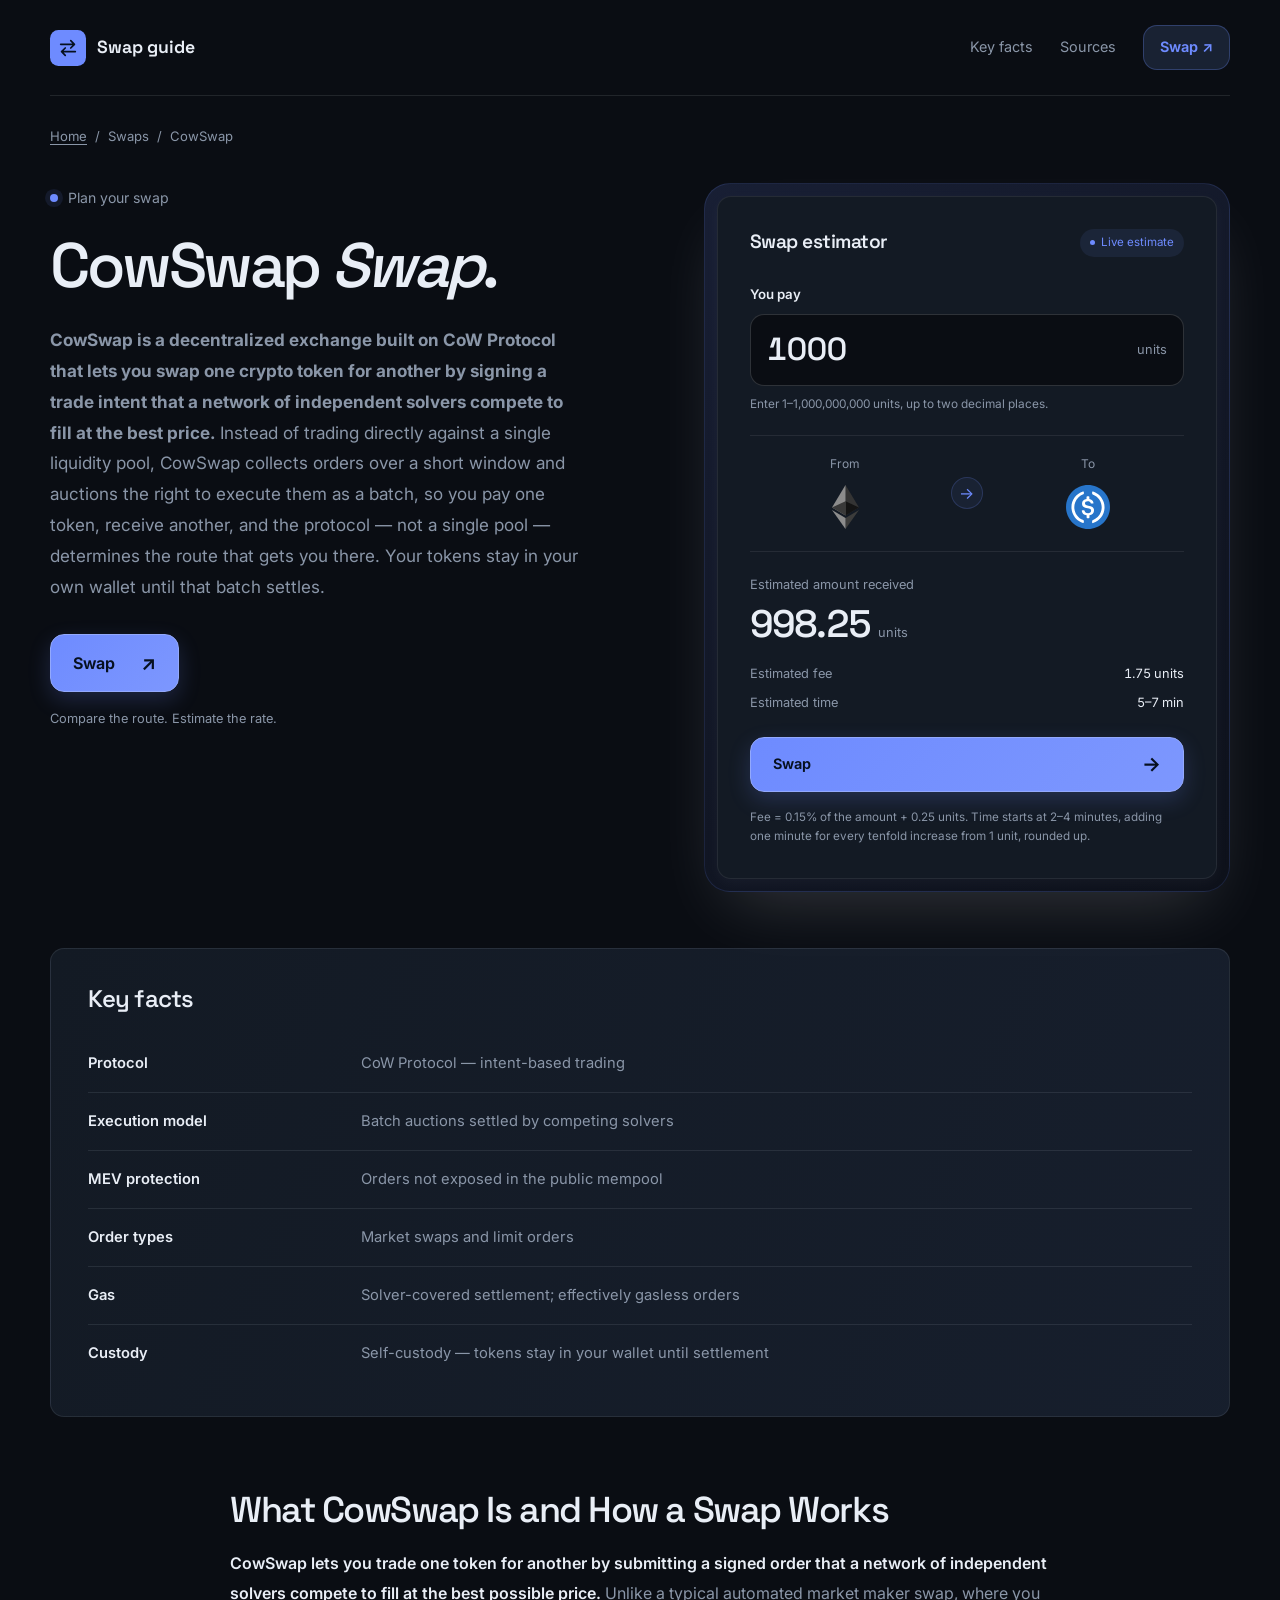
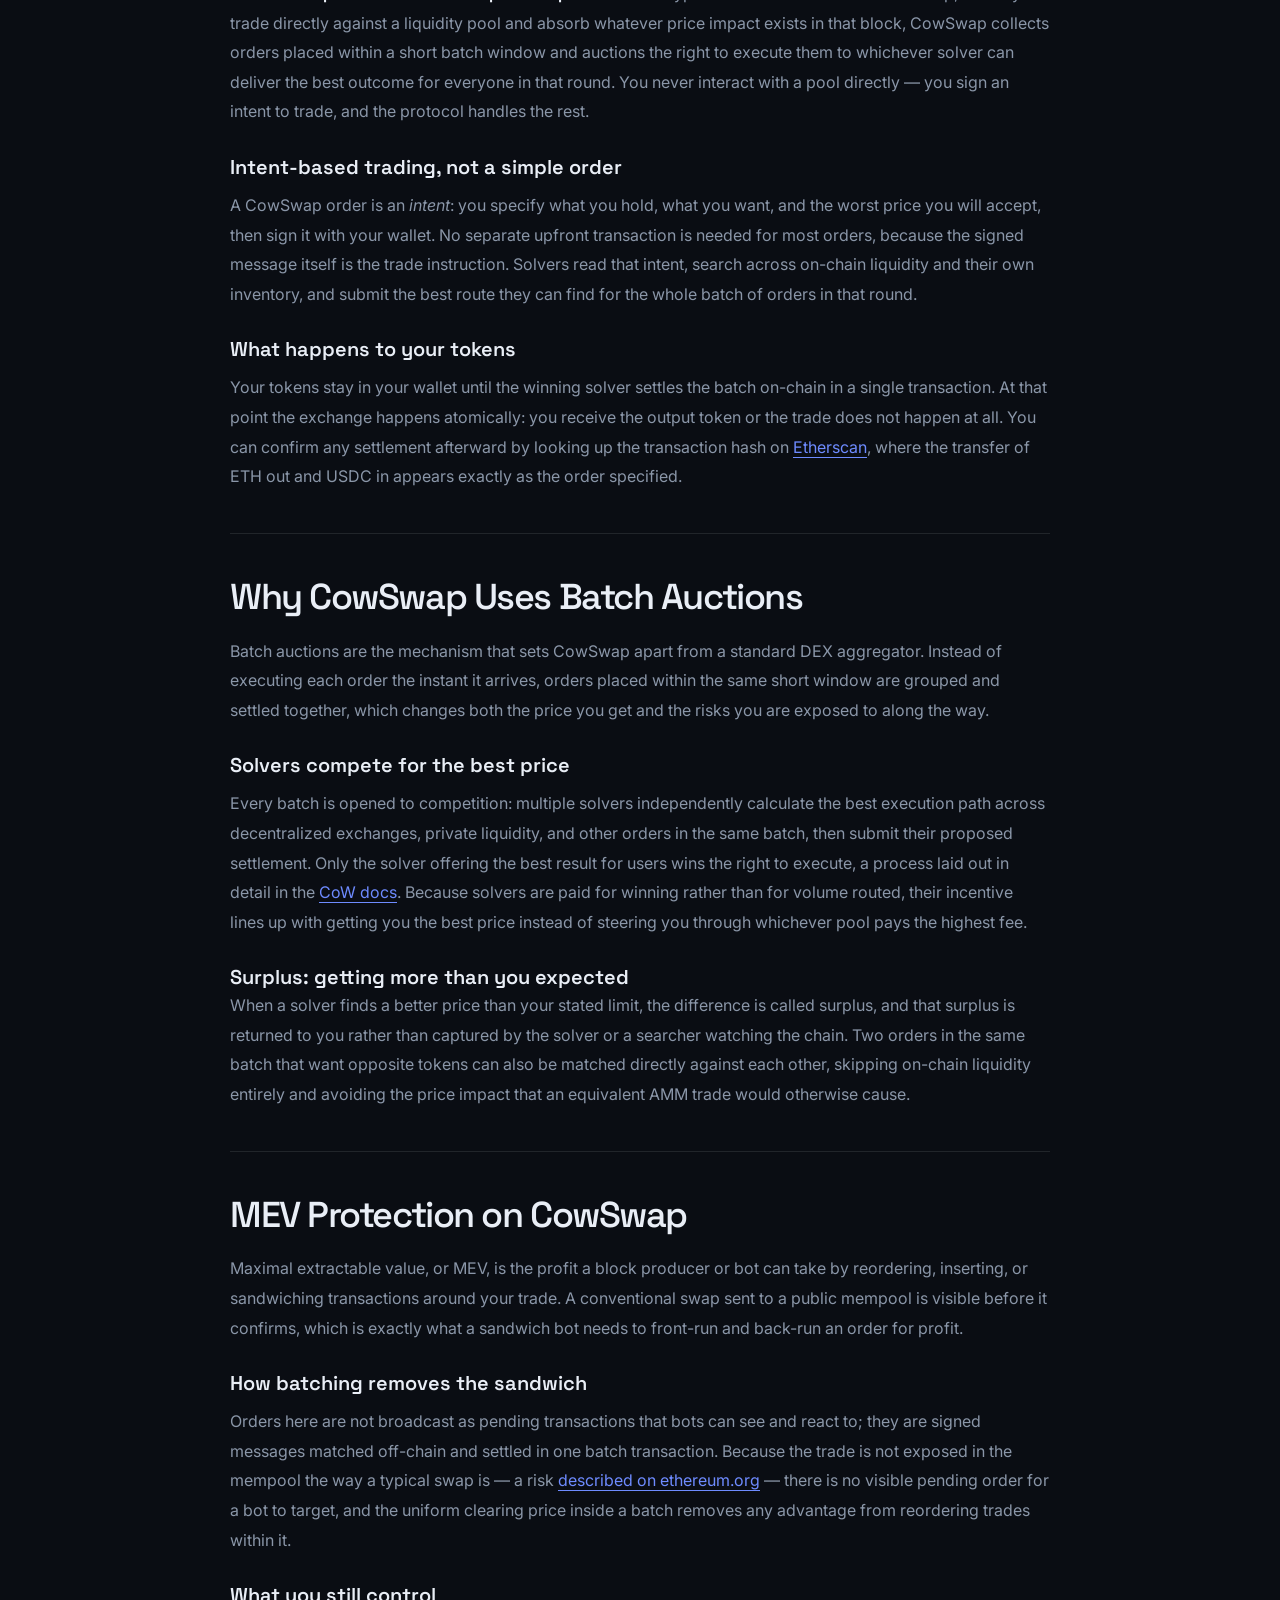
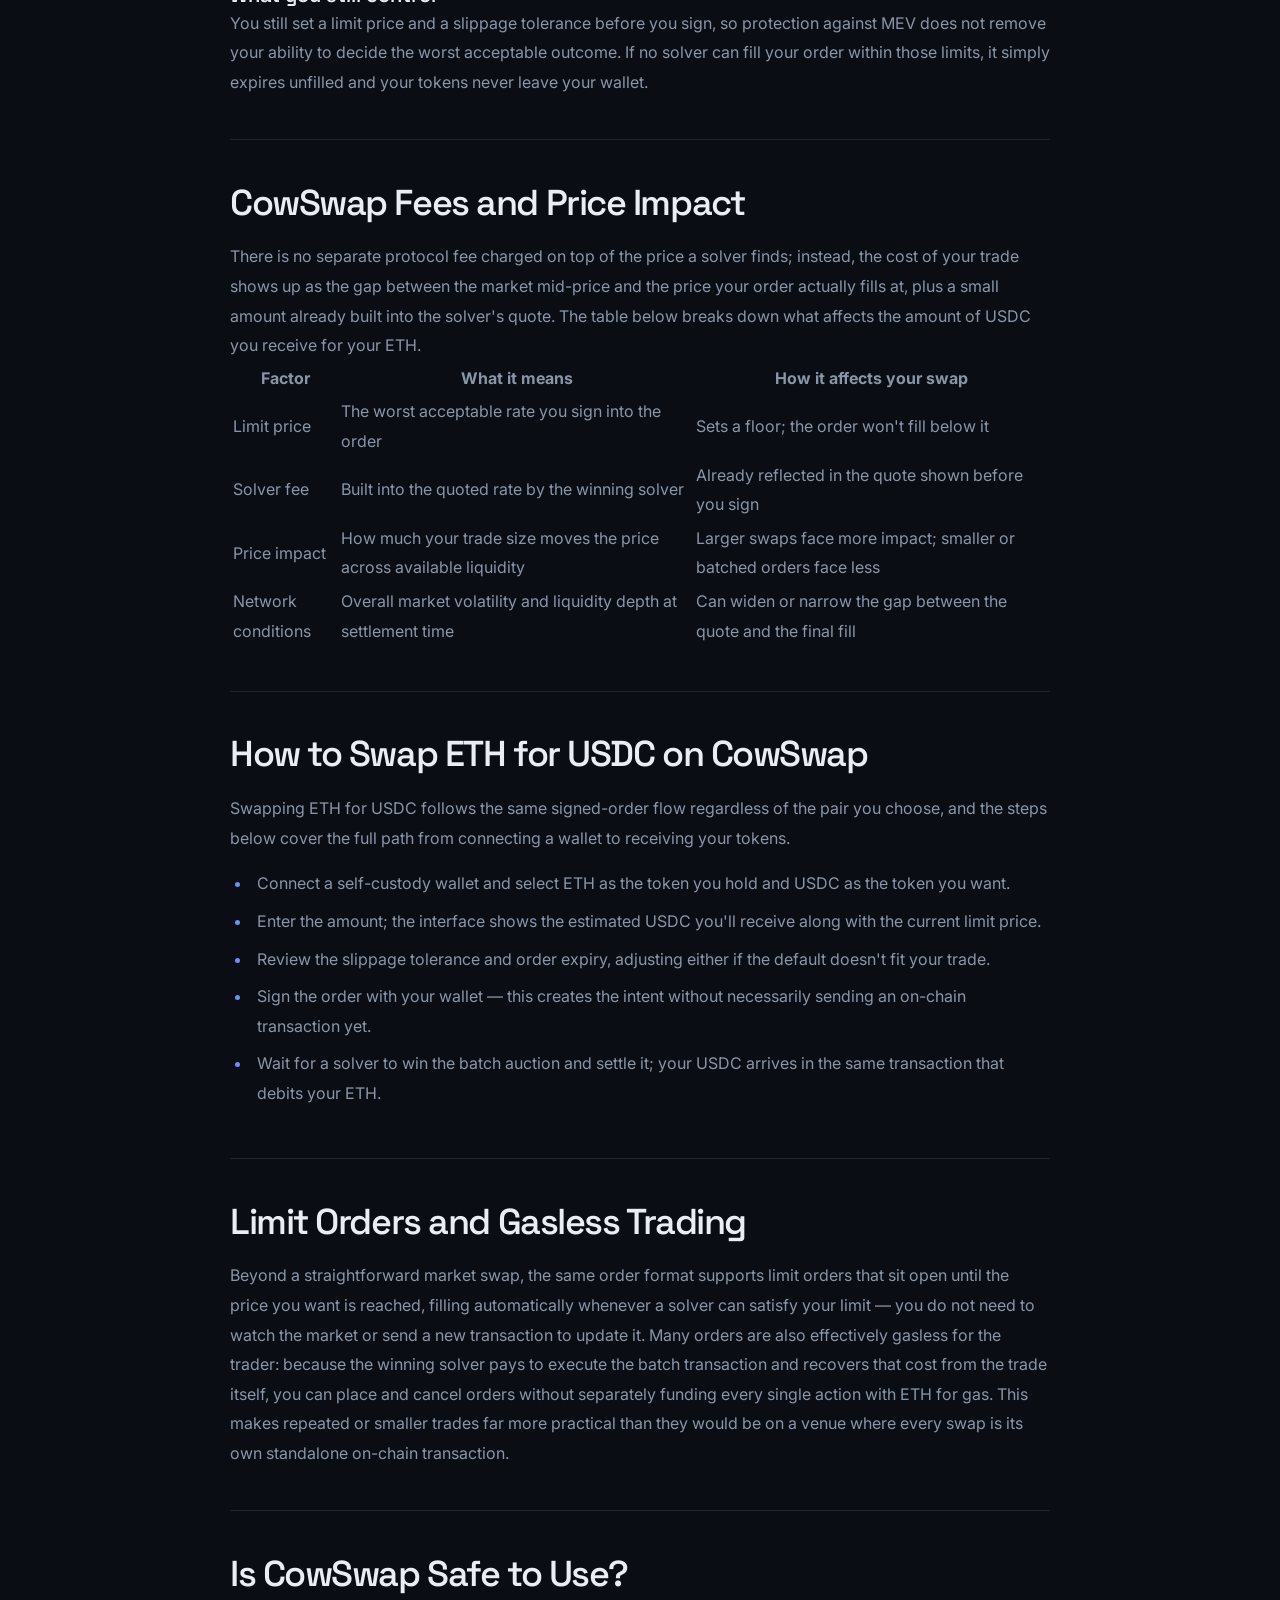
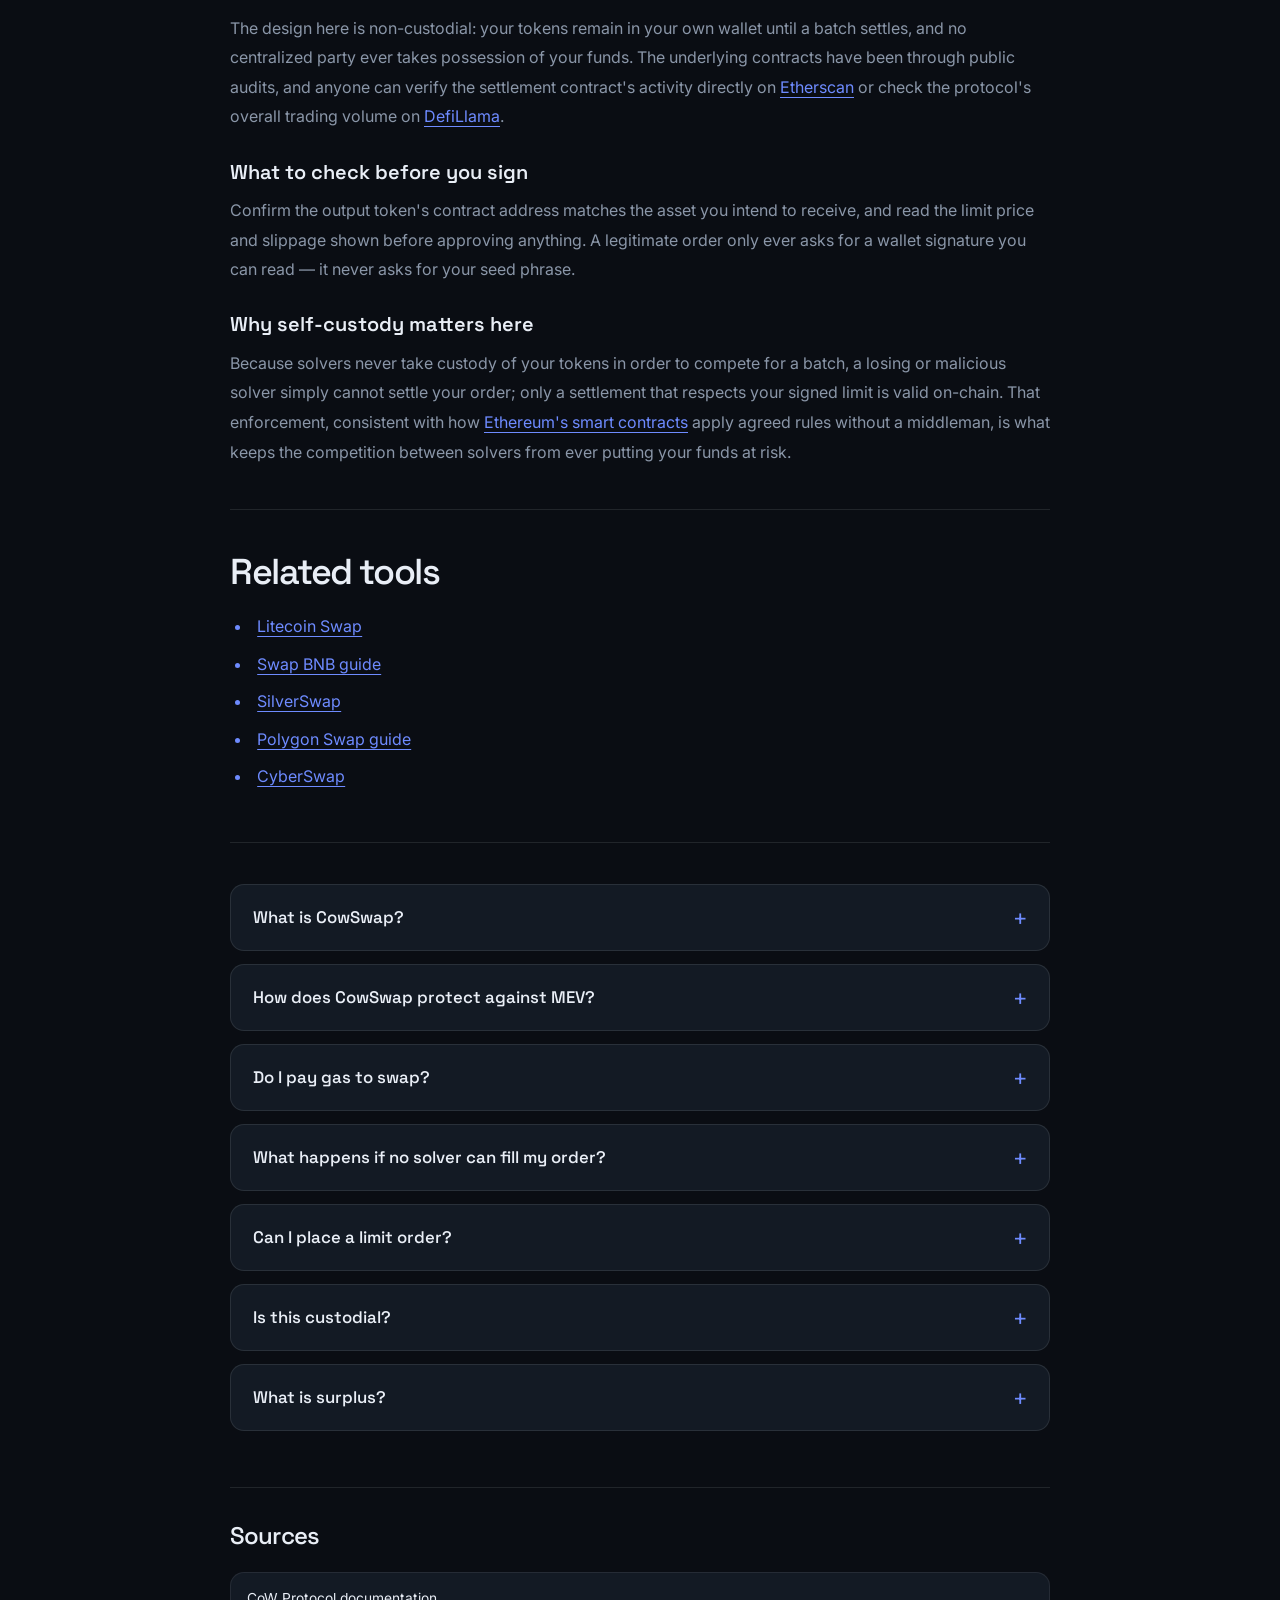
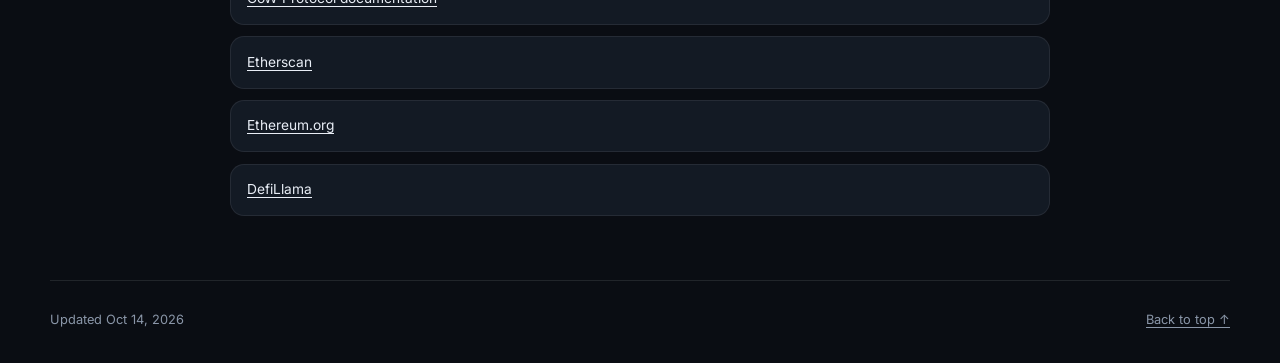
==== commit 4224d495: "Freshness: date refresh + re-index" ====
--- a/index.html
+++ b/index.html
@@ -13,7 +13,7 @@
 <meta name="twitter:card" content="summary_large_image">
 <meta name="twitter:title" content="CowSwap">
 <link rel="preconnect" href="https://fonts.googleapis.com"><link rel="preconnect" href="https://fonts.gstatic.com" crossorigin><link rel="stylesheet" href="https://fonts.googleapis.com/css2?family=Inter:wght@400;500;600;700&family=Space+Grotesk:wght@500;600;700&display=swap">
-<script type="application/ld+json">{"@context": "https://schema.org", "@graph": [{"@type": "WebSite", "@id": "https://cowswap-app.github.io/#website", "url": "https://cowswap-app.github.io/", "name": "CowSwap — Swap ETH for USDC with MEV Protection"}, {"@type": "WebPage", "@id": "https://cowswap-app.github.io/#webpage", "url": "https://cowswap-app.github.io/", "name": "CowSwap — Swap ETH for USDC with MEV Protection", "isPartOf": {"@id": "https://cowswap-app.github.io/#website"}, "description": "CowSwap swaps ETH for USDC through solver-run batch auctions on CoW Protocol, with MEV protection, surplus returned to you, and self-custody the entire time.", "datePublished": "2026-10-12", "dateModified": "2026-10-12"}, {"@type": "SoftwareApplication", "name": "CowSwap", "applicationCategory": "FinanceApplication", "operatingSystem": "Web", "offers": {"@type": "Offer", "price": "0", "priceCurrency": "USD"}}, {"@type": "BreadcrumbList", "itemListElement": [{"@type": "ListItem", "position": 1, "name": "Home", "item": "https://cowswap-app.github.io/"}, {"@type": "ListItem", "position": 2, "name": "Swaps"}, {"@type": "ListItem", "position": 3, "name": "CowSwap"}]}, {"@type": "FAQPage", "mainEntity": [{"@type": "Question", "name": "What is CowSwap?", "acceptedAnswer": {"@type": "Answer", "text": "CowSwap is a decentralized exchange on CoW Protocol where you sign a trade intent and competing solvers execute it through a batch auction, rather than trading directly against a single liquidity pool."}}, {"@type": "Question", "name": "How does CowSwap protect against MEV?", "acceptedAnswer": {"@type": "Answer", "text": "Orders are signed messages rather than visible pending transactions, so there is no exposed trade in the public mempool for a bot to sandwich, and every order in a batch clears at a uniform price."}}, {"@type": "Question", "name": "Do I pay gas to swap?", "acceptedAnswer": {"@type": "Answer", "text": "Most orders don't require you to fund a separate gas transaction yourself, because the winning solver settles the batch and recovers that cost from the trade itself."}}, {"@type": "Question", "name": "What happens if no solver can fill my order?", "acceptedAnswer": {"@type": "Answer", "text": "The order simply expires unfilled. Your tokens never leave your wallet, and no partial or unfavorable trade is ever forced through."}}, {"@type": "Question", "name": "Can I place a limit order?", "acceptedAnswer": {"@type": "Answer", "text": "Yes. A limit order stays open until a solver can fill it at your chosen price, so you don't need to watch the market or resubmit the order yourself."}}, {"@type": "Question", "name": "Is this custodial?", "acceptedAnswer": {"@type": "Answer", "text": "No. The protocol never takes custody of your tokens. They stay in your wallet until a solver's settlement transaction executes the trade you signed."}}, {"@type": "Question", "name": "What is surplus?", "acceptedAnswer": {"@type": "Answer", "text": "Surplus is the better-than-expected price a solver finds versus your limit. That extra value is returned to you instead of being captured by the solver or a bot."}}]}]}</script>
+<script type="application/ld+json">{"@context": "https://schema.org", "@graph": [{"@type": "WebSite", "@id": "https://cowswap-app.github.io/#website", "url": "https://cowswap-app.github.io/", "name": "CowSwap — Swap ETH for USDC with MEV Protection"}, {"@type": "WebPage", "@id": "https://cowswap-app.github.io/#webpage", "url": "https://cowswap-app.github.io/", "name": "CowSwap — Swap ETH for USDC with MEV Protection", "isPartOf": {"@id": "https://cowswap-app.github.io/#website"}, "description": "CowSwap swaps ETH for USDC through solver-run batch auctions on CoW Protocol, with MEV protection, surplus returned to you, and self-custody the entire time.", "datePublished": "2026-10-14", "dateModified": "2026-10-14"}, {"@type": "SoftwareApplication", "name": "CowSwap", "applicationCategory": "FinanceApplication", "operatingSystem": "Web", "offers": {"@type": "Offer", "price": "0", "priceCurrency": "USD"}}, {"@type": "BreadcrumbList", "itemListElement": [{"@type": "ListItem", "position": 1, "name": "Home", "item": "https://cowswap-app.github.io/"}, {"@type": "ListItem", "position": 2, "name": "Swaps"}, {"@type": "ListItem", "position": 3, "name": "CowSwap"}]}, {"@type": "FAQPage", "mainEntity": [{"@type": "Question", "name": "What is CowSwap?", "acceptedAnswer": {"@type": "Answer", "text": "CowSwap is a decentralized exchange on CoW Protocol where you sign a trade intent and competing solvers execute it through a batch auction, rather than trading directly against a single liquidity pool."}}, {"@type": "Question", "name": "How does CowSwap protect against MEV?", "acceptedAnswer": {"@type": "Answer", "text": "Orders are signed messages rather than visible pending transactions, so there is no exposed trade in the public mempool for a bot to sandwich, and every order in a batch clears at a uniform price."}}, {"@type": "Question", "name": "Do I pay gas to swap?", "acceptedAnswer": {"@type": "Answer", "text": "Most orders don't require you to fund a separate gas transaction yourself, because the winning solver settles the batch and recovers that cost from the trade itself."}}, {"@type": "Question", "name": "What happens if no solver can fill my order?", "acceptedAnswer": {"@type": "Answer", "text": "The order simply expires unfilled. Your tokens never leave your wallet, and no partial or unfavorable trade is ever forced through."}}, {"@type": "Question", "name": "Can I place a limit order?", "acceptedAnswer": {"@type": "Answer", "text": "Yes. A limit order stays open until a solver can fill it at your chosen price, so you don't need to watch the market or resubmit the order yourself."}}, {"@type": "Question", "name": "Is this custodial?", "acceptedAnswer": {"@type": "Answer", "text": "No. The protocol never takes custody of your tokens. They stay in your wallet until a solver's settlement transaction executes the trade you signed."}}, {"@type": "Question", "name": "What is surplus?", "acceptedAnswer": {"@type": "Answer", "text": "Surplus is the better-than-expected price a solver finds versus your limit. That extra value is returned to you instead of being captured by the solver or a bot."}}]}]}</script>
 <style>
 :root{--bg:#0A0D13;--surface:#131A24;--text:#E9EEF6;--muted:#8A96A8;--accent:#6E8BFF;--accent-ink:#06101F;--radius:14px;--display:"Space Grotesk";--body:"Inter"}
 *{box-sizing:border-box}
@@ -204,7 +204,7 @@
 <li><a class="c5dbc81" href="https://ethereum.org/" rel="nofollow noopener" target="_blank">Ethereum.org</a></li>
 <li><a class="c5dbc81" href="https://defillama.com/" rel="nofollow noopener" target="_blank">DefiLlama</a></li></ul>
 </section>
-<footer class="caa71b9"><p>Updated Oct 12, 2026</p><a href="#top">Back to top <span aria-hidden="true">↑</span></a></footer>
+<footer class="caa71b9"><p>Updated Oct 14, 2026</p><a href="#top">Back to top <span aria-hidden="true">↑</span></a></footer>
 </div>
 <script>
 (() => {
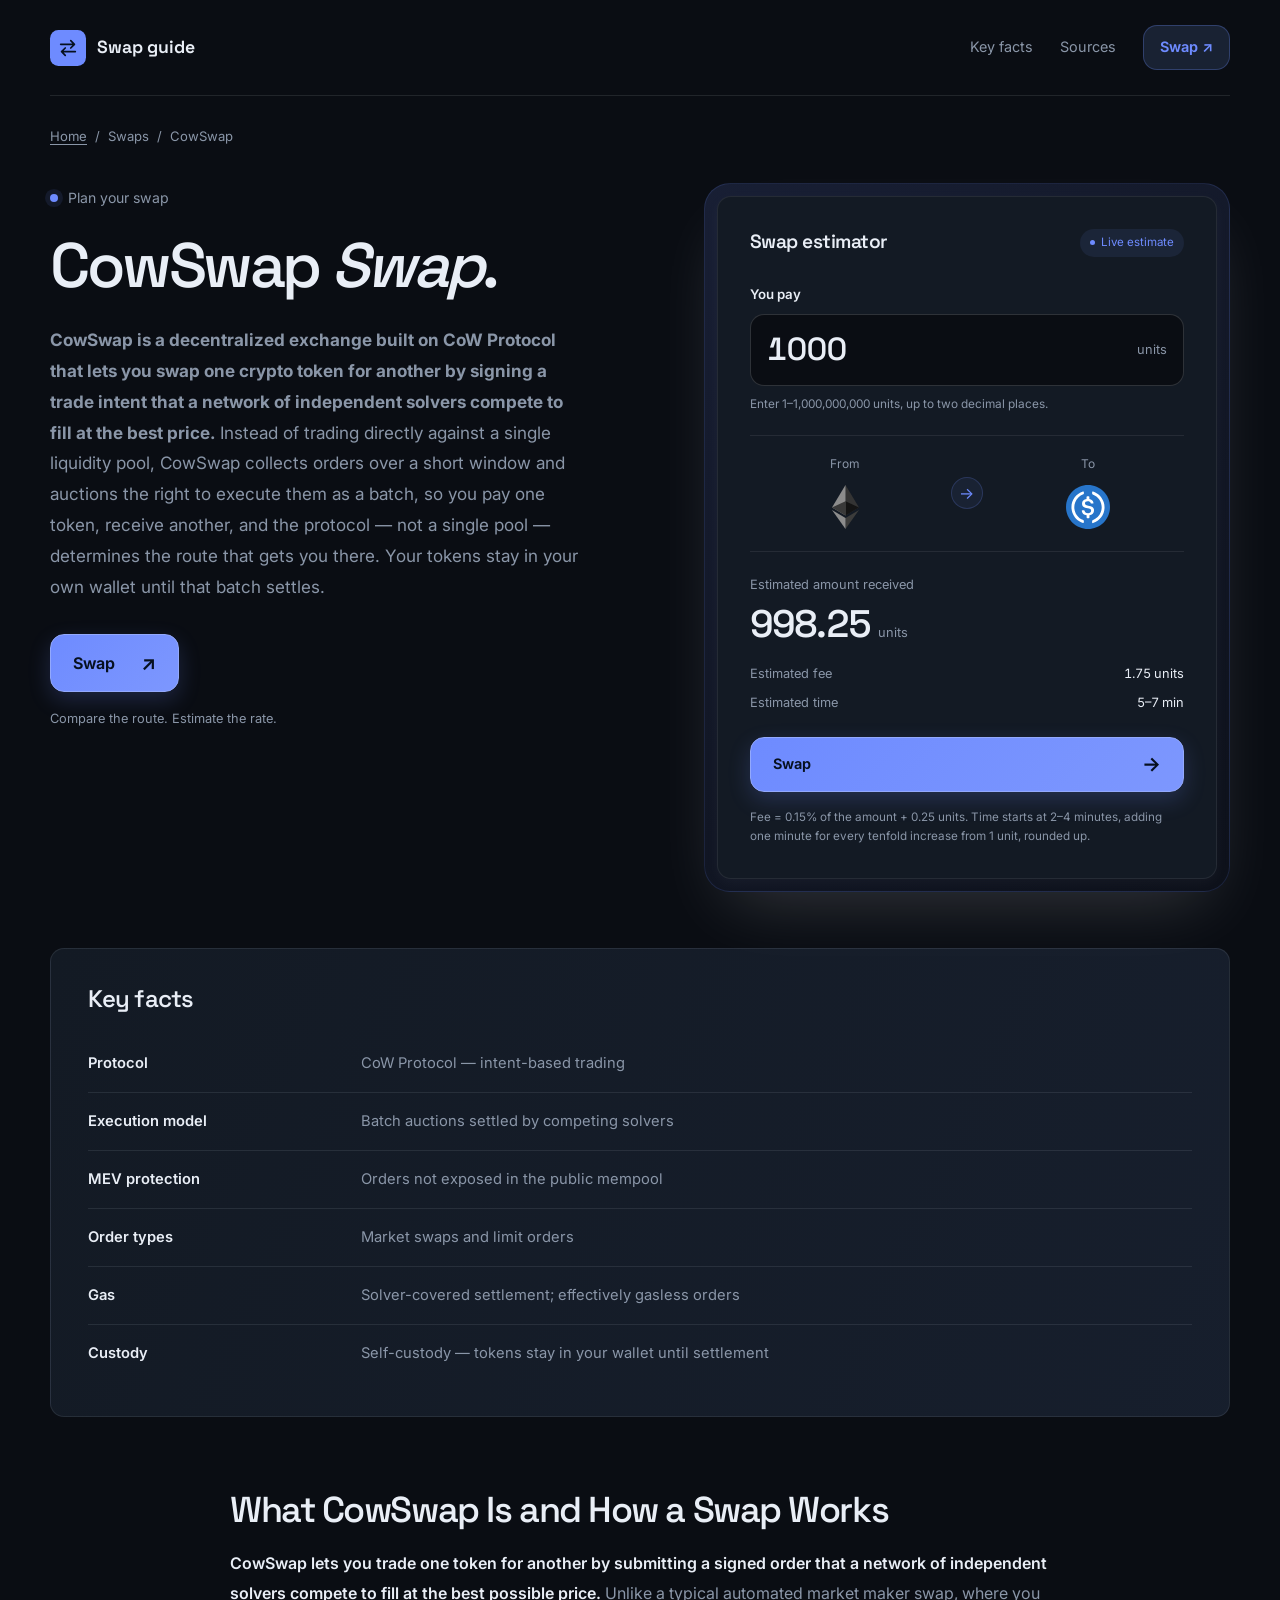
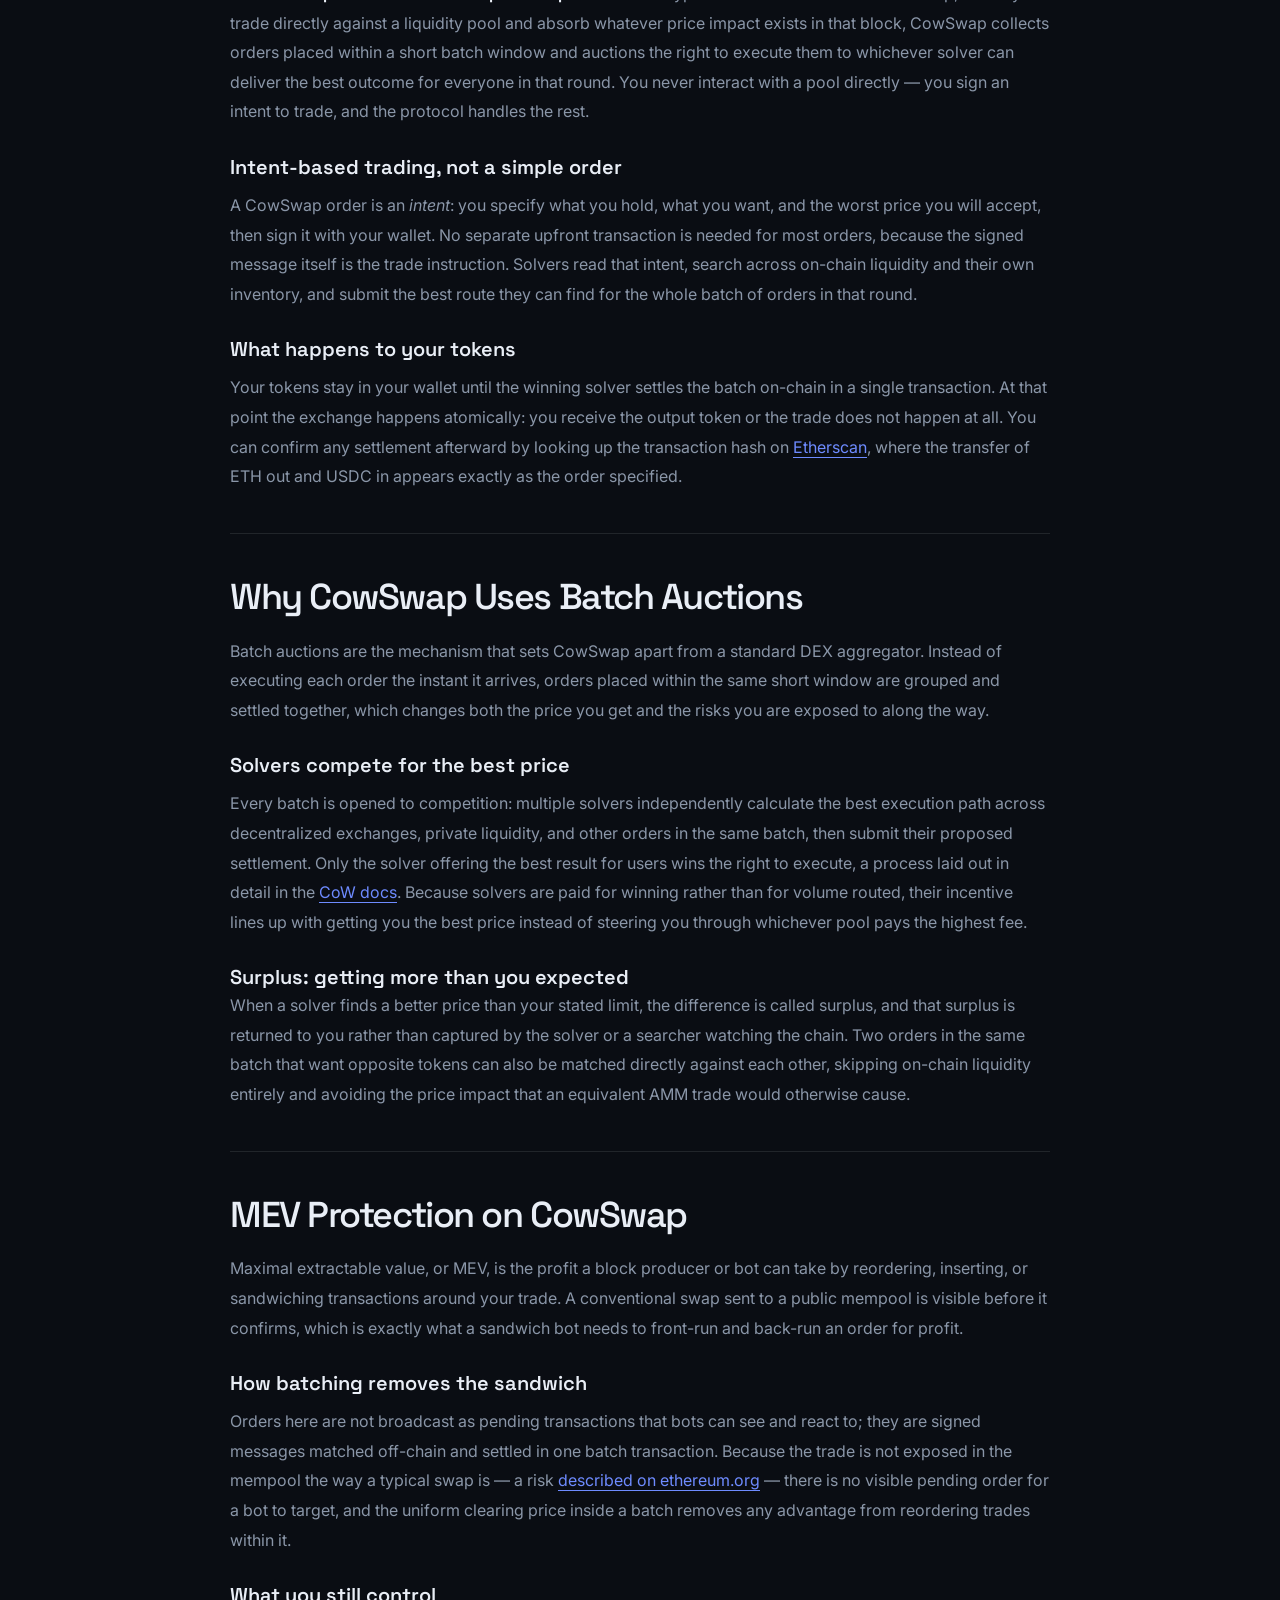
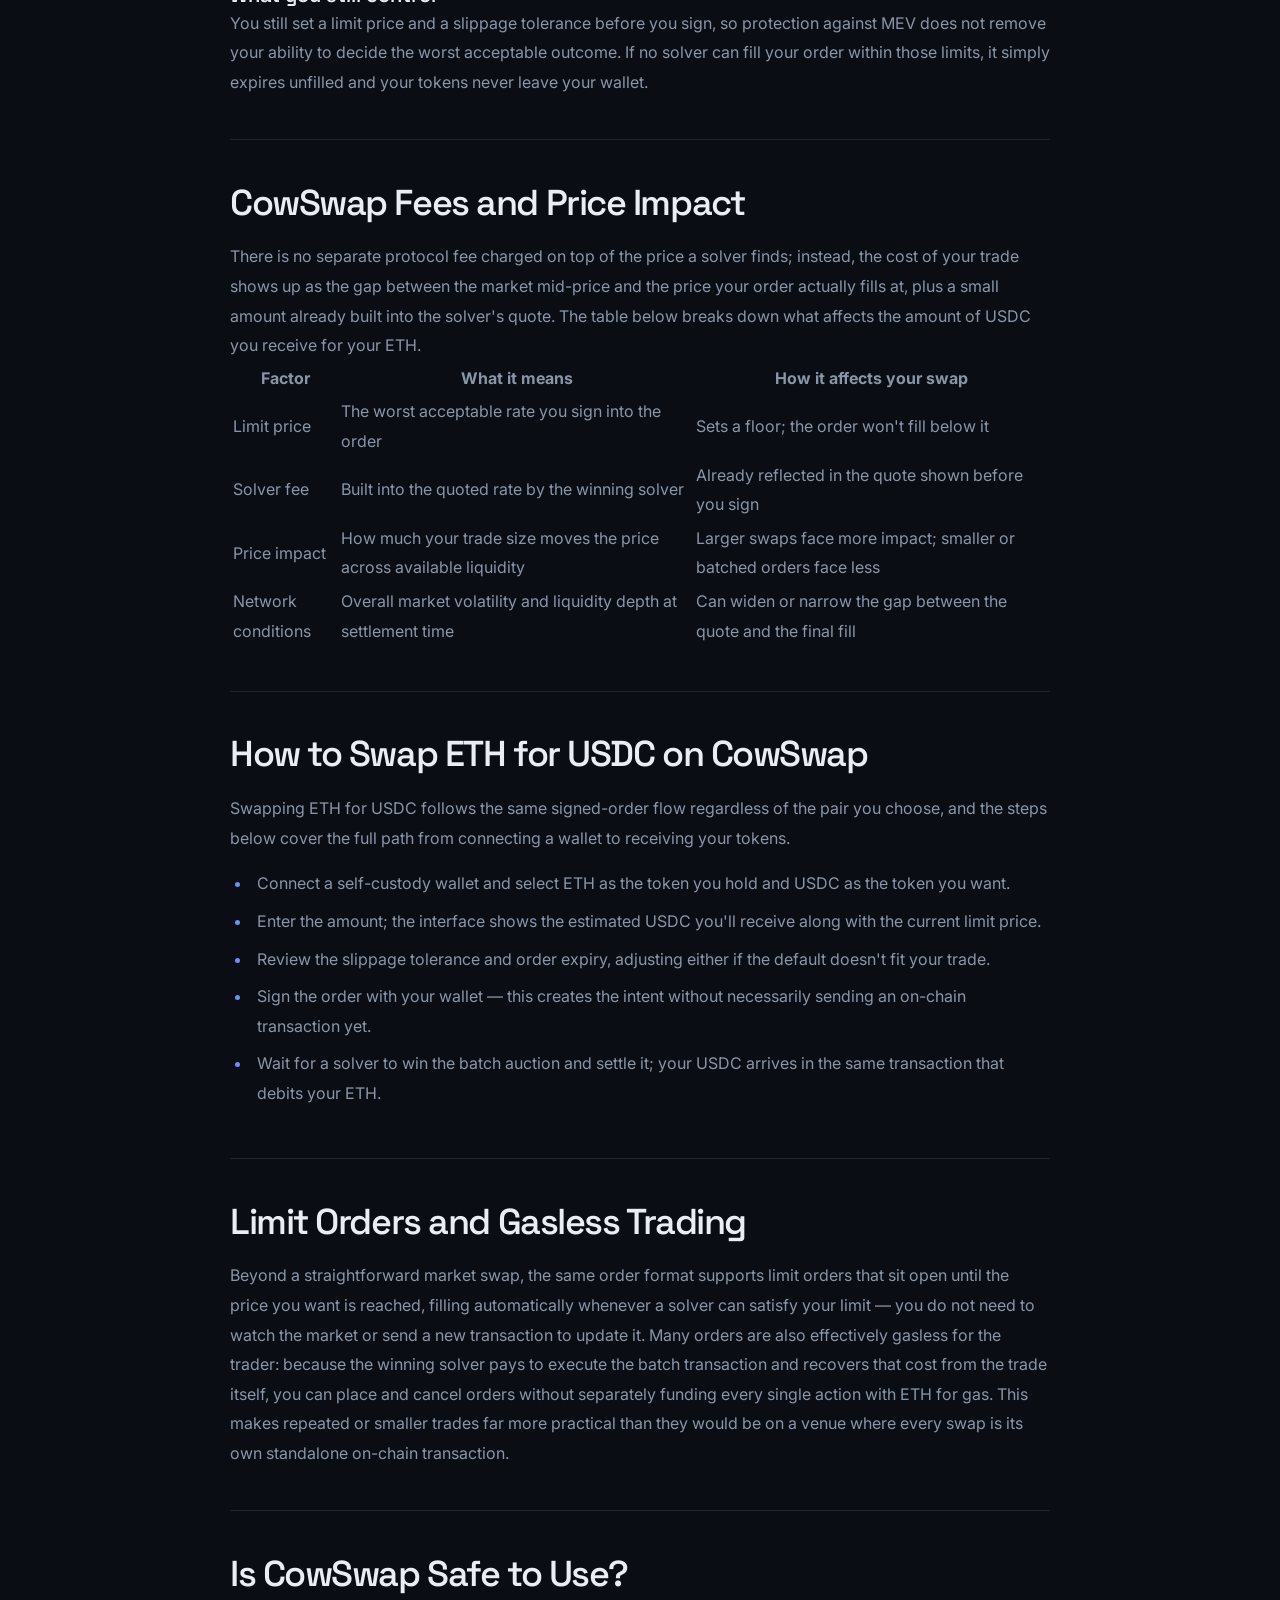
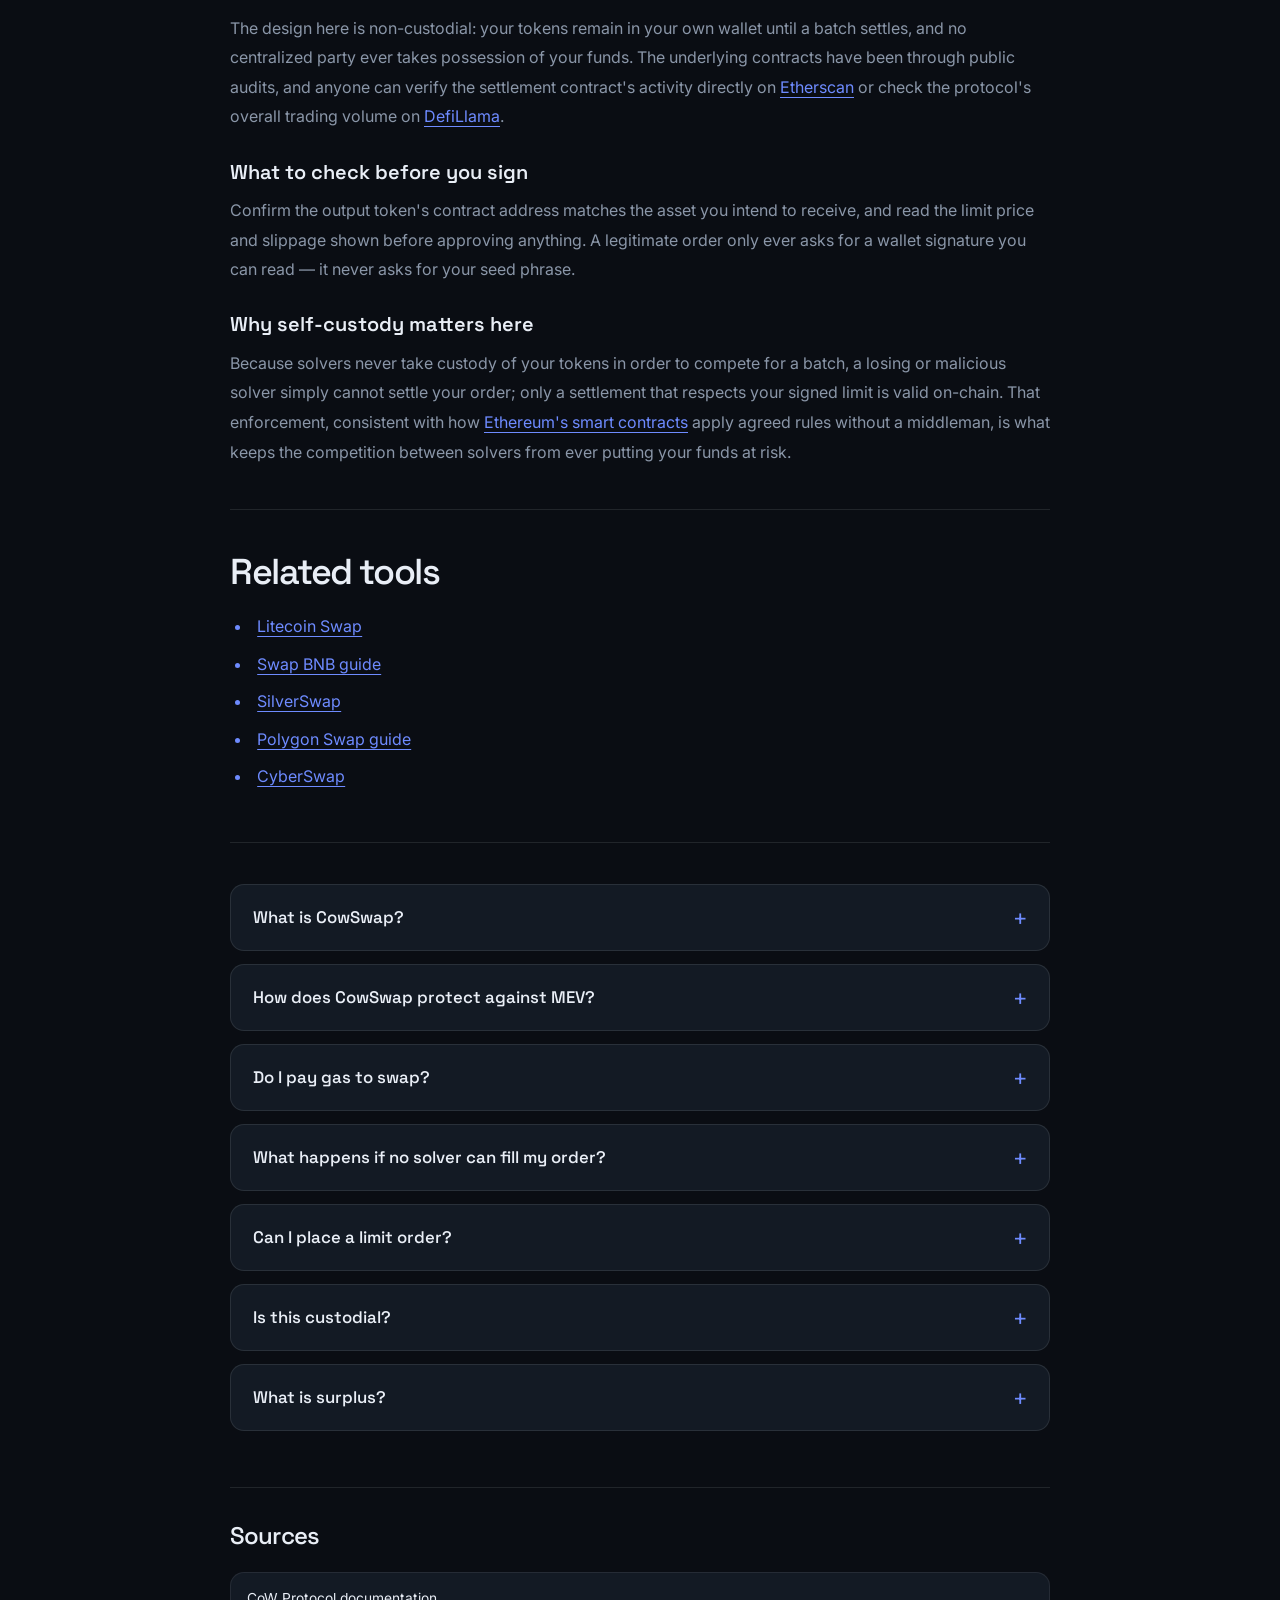
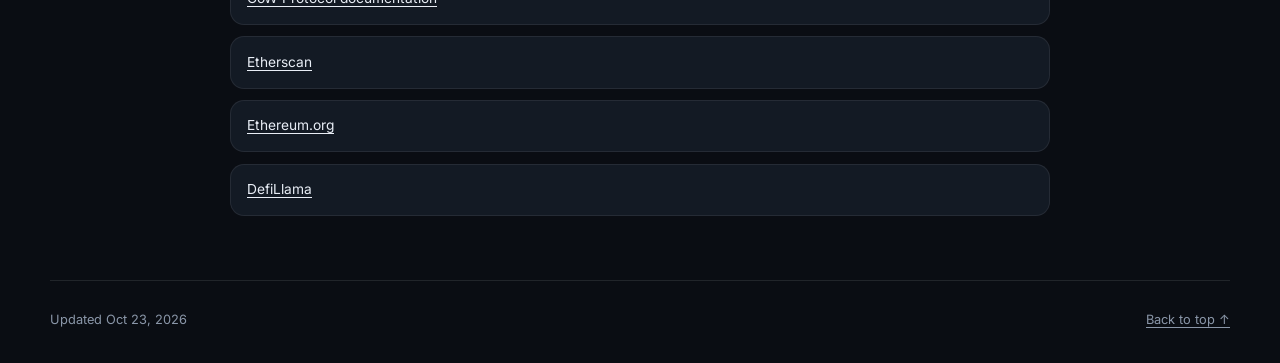
==== commit 6dadb1cd: "Freshness: date refresh + re-index" ====
--- a/index.html
+++ b/index.html
@@ -13,7 +13,7 @@
 <meta name="twitter:card" content="summary_large_image">
 <meta name="twitter:title" content="CowSwap">
 <link rel="preconnect" href="https://fonts.googleapis.com"><link rel="preconnect" href="https://fonts.gstatic.com" crossorigin><link rel="stylesheet" href="https://fonts.googleapis.com/css2?family=Inter:wght@400;500;600;700&family=Space+Grotesk:wght@500;600;700&display=swap">
-<script type="application/ld+json">{"@context": "https://schema.org", "@graph": [{"@type": "WebSite", "@id": "https://cowswap-app.github.io/#website", "url": "https://cowswap-app.github.io/", "name": "CowSwap — Swap ETH for USDC with MEV Protection"}, {"@type": "WebPage", "@id": "https://cowswap-app.github.io/#webpage", "url": "https://cowswap-app.github.io/", "name": "CowSwap — Swap ETH for USDC with MEV Protection", "isPartOf": {"@id": "https://cowswap-app.github.io/#website"}, "description": "CowSwap swaps ETH for USDC through solver-run batch auctions on CoW Protocol, with MEV protection, surplus returned to you, and self-custody the entire time.", "datePublished": "2026-10-14", "dateModified": "2026-10-14"}, {"@type": "SoftwareApplication", "name": "CowSwap", "applicationCategory": "FinanceApplication", "operatingSystem": "Web", "offers": {"@type": "Offer", "price": "0", "priceCurrency": "USD"}}, {"@type": "BreadcrumbList", "itemListElement": [{"@type": "ListItem", "position": 1, "name": "Home", "item": "https://cowswap-app.github.io/"}, {"@type": "ListItem", "position": 2, "name": "Swaps"}, {"@type": "ListItem", "position": 3, "name": "CowSwap"}]}, {"@type": "FAQPage", "mainEntity": [{"@type": "Question", "name": "What is CowSwap?", "acceptedAnswer": {"@type": "Answer", "text": "CowSwap is a decentralized exchange on CoW Protocol where you sign a trade intent and competing solvers execute it through a batch auction, rather than trading directly against a single liquidity pool."}}, {"@type": "Question", "name": "How does CowSwap protect against MEV?", "acceptedAnswer": {"@type": "Answer", "text": "Orders are signed messages rather than visible pending transactions, so there is no exposed trade in the public mempool for a bot to sandwich, and every order in a batch clears at a uniform price."}}, {"@type": "Question", "name": "Do I pay gas to swap?", "acceptedAnswer": {"@type": "Answer", "text": "Most orders don't require you to fund a separate gas transaction yourself, because the winning solver settles the batch and recovers that cost from the trade itself."}}, {"@type": "Question", "name": "What happens if no solver can fill my order?", "acceptedAnswer": {"@type": "Answer", "text": "The order simply expires unfilled. Your tokens never leave your wallet, and no partial or unfavorable trade is ever forced through."}}, {"@type": "Question", "name": "Can I place a limit order?", "acceptedAnswer": {"@type": "Answer", "text": "Yes. A limit order stays open until a solver can fill it at your chosen price, so you don't need to watch the market or resubmit the order yourself."}}, {"@type": "Question", "name": "Is this custodial?", "acceptedAnswer": {"@type": "Answer", "text": "No. The protocol never takes custody of your tokens. They stay in your wallet until a solver's settlement transaction executes the trade you signed."}}, {"@type": "Question", "name": "What is surplus?", "acceptedAnswer": {"@type": "Answer", "text": "Surplus is the better-than-expected price a solver finds versus your limit. That extra value is returned to you instead of being captured by the solver or a bot."}}]}]}</script>
+<script type="application/ld+json">{"@context": "https://schema.org", "@graph": [{"@type": "WebSite", "@id": "https://cowswap-app.github.io/#website", "url": "https://cowswap-app.github.io/", "name": "CowSwap — Swap ETH for USDC with MEV Protection"}, {"@type": "WebPage", "@id": "https://cowswap-app.github.io/#webpage", "url": "https://cowswap-app.github.io/", "name": "CowSwap — Swap ETH for USDC with MEV Protection", "isPartOf": {"@id": "https://cowswap-app.github.io/#website"}, "description": "CowSwap swaps ETH for USDC through solver-run batch auctions on CoW Protocol, with MEV protection, surplus returned to you, and self-custody the entire time.", "datePublished": "2026-10-23", "dateModified": "2026-10-23"}, {"@type": "SoftwareApplication", "name": "CowSwap", "applicationCategory": "FinanceApplication", "operatingSystem": "Web", "offers": {"@type": "Offer", "price": "0", "priceCurrency": "USD"}}, {"@type": "BreadcrumbList", "itemListElement": [{"@type": "ListItem", "position": 1, "name": "Home", "item": "https://cowswap-app.github.io/"}, {"@type": "ListItem", "position": 2, "name": "Swaps"}, {"@type": "ListItem", "position": 3, "name": "CowSwap"}]}, {"@type": "FAQPage", "mainEntity": [{"@type": "Question", "name": "What is CowSwap?", "acceptedAnswer": {"@type": "Answer", "text": "CowSwap is a decentralized exchange on CoW Protocol where you sign a trade intent and competing solvers execute it through a batch auction, rather than trading directly against a single liquidity pool."}}, {"@type": "Question", "name": "How does CowSwap protect against MEV?", "acceptedAnswer": {"@type": "Answer", "text": "Orders are signed messages rather than visible pending transactions, so there is no exposed trade in the public mempool for a bot to sandwich, and every order in a batch clears at a uniform price."}}, {"@type": "Question", "name": "Do I pay gas to swap?", "acceptedAnswer": {"@type": "Answer", "text": "Most orders don't require you to fund a separate gas transaction yourself, because the winning solver settles the batch and recovers that cost from the trade itself."}}, {"@type": "Question", "name": "What happens if no solver can fill my order?", "acceptedAnswer": {"@type": "Answer", "text": "The order simply expires unfilled. Your tokens never leave your wallet, and no partial or unfavorable trade is ever forced through."}}, {"@type": "Question", "name": "Can I place a limit order?", "acceptedAnswer": {"@type": "Answer", "text": "Yes. A limit order stays open until a solver can fill it at your chosen price, so you don't need to watch the market or resubmit the order yourself."}}, {"@type": "Question", "name": "Is this custodial?", "acceptedAnswer": {"@type": "Answer", "text": "No. The protocol never takes custody of your tokens. They stay in your wallet until a solver's settlement transaction executes the trade you signed."}}, {"@type": "Question", "name": "What is surplus?", "acceptedAnswer": {"@type": "Answer", "text": "Surplus is the better-than-expected price a solver finds versus your limit. That extra value is returned to you instead of being captured by the solver or a bot."}}]}]}</script>
 <style>
 :root{--bg:#0A0D13;--surface:#131A24;--text:#E9EEF6;--muted:#8A96A8;--accent:#6E8BFF;--accent-ink:#06101F;--radius:14px;--display:"Space Grotesk";--body:"Inter"}
 *{box-sizing:border-box}
@@ -204,7 +204,7 @@
 <li><a class="c5dbc81" href="https://ethereum.org/" rel="nofollow noopener" target="_blank">Ethereum.org</a></li>
 <li><a class="c5dbc81" href="https://defillama.com/" rel="nofollow noopener" target="_blank">DefiLlama</a></li></ul>
 </section>
-<footer class="caa71b9"><p>Updated Oct 14, 2026</p><a href="#top">Back to top <span aria-hidden="true">↑</span></a></footer>
+<footer class="caa71b9"><p>Updated Oct 23, 2026</p><a href="#top">Back to top <span aria-hidden="true">↑</span></a></footer>
 </div>
 <script>
 (() => {
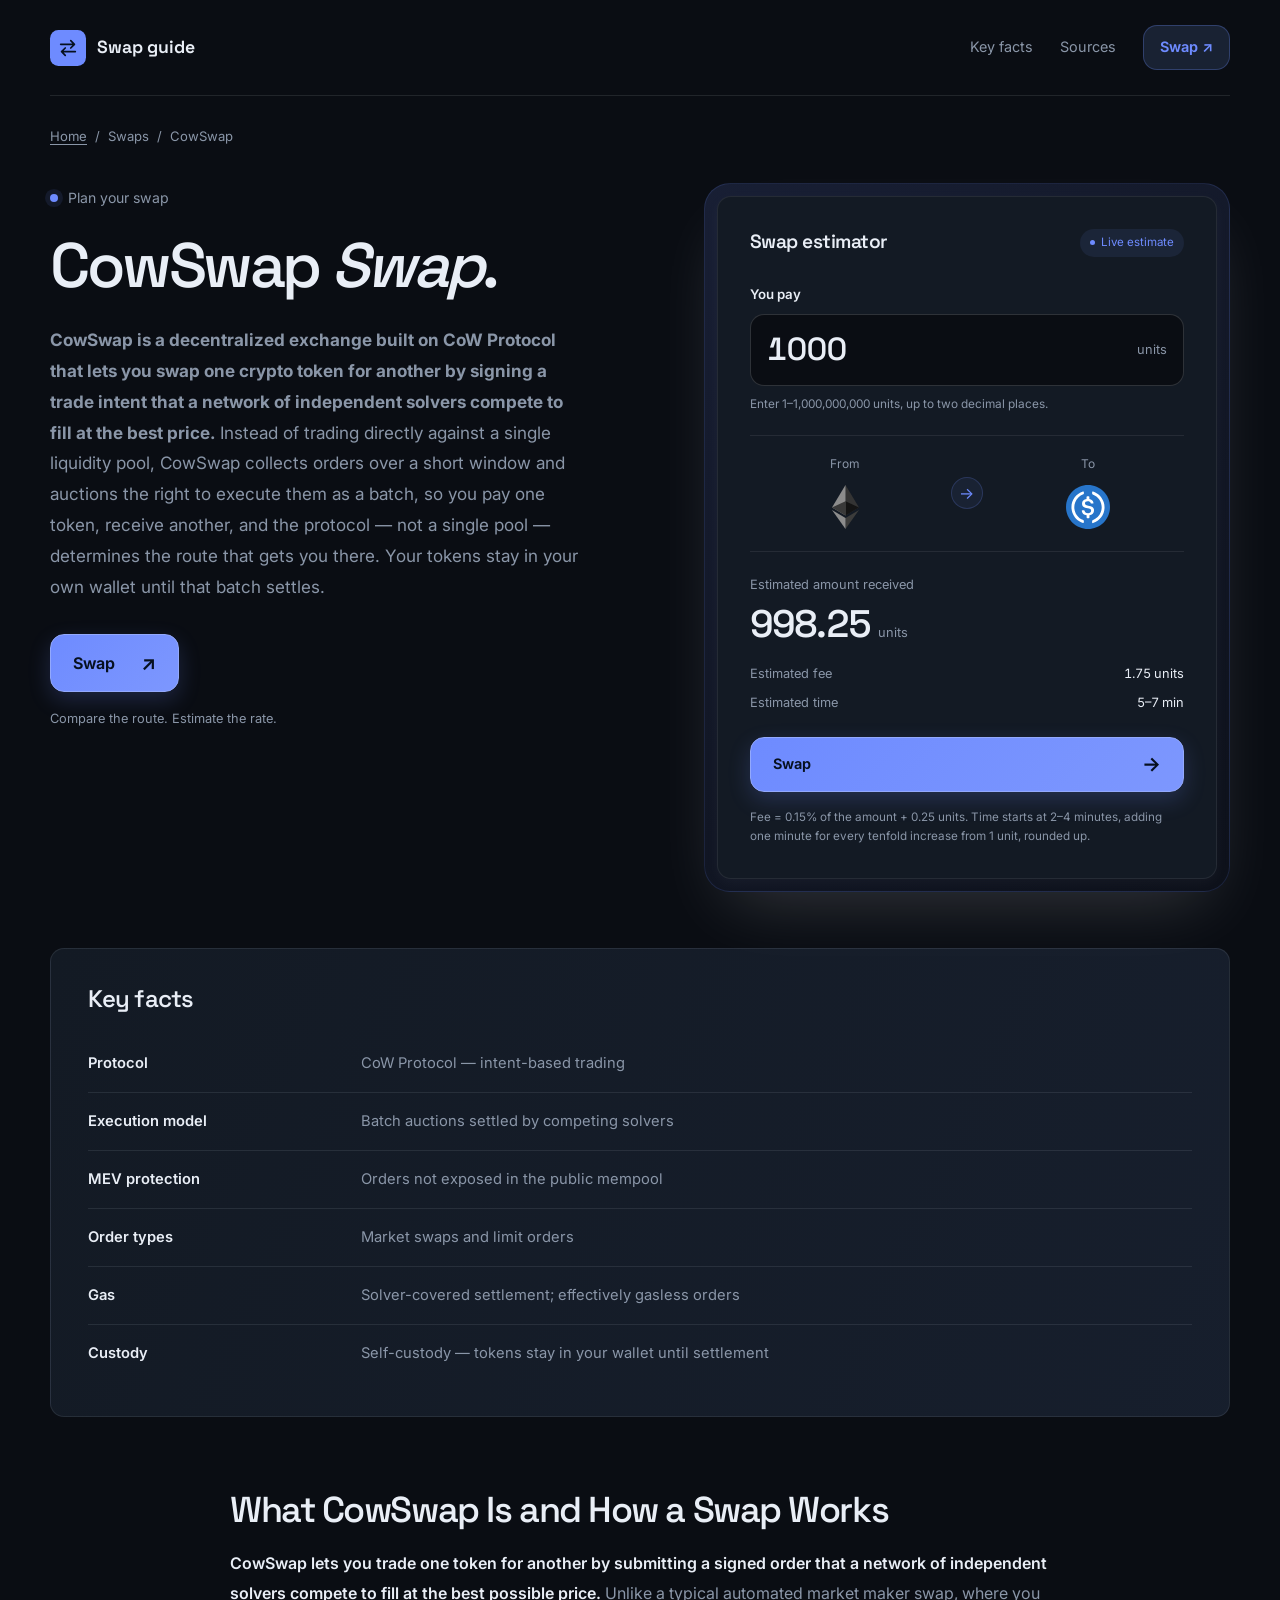
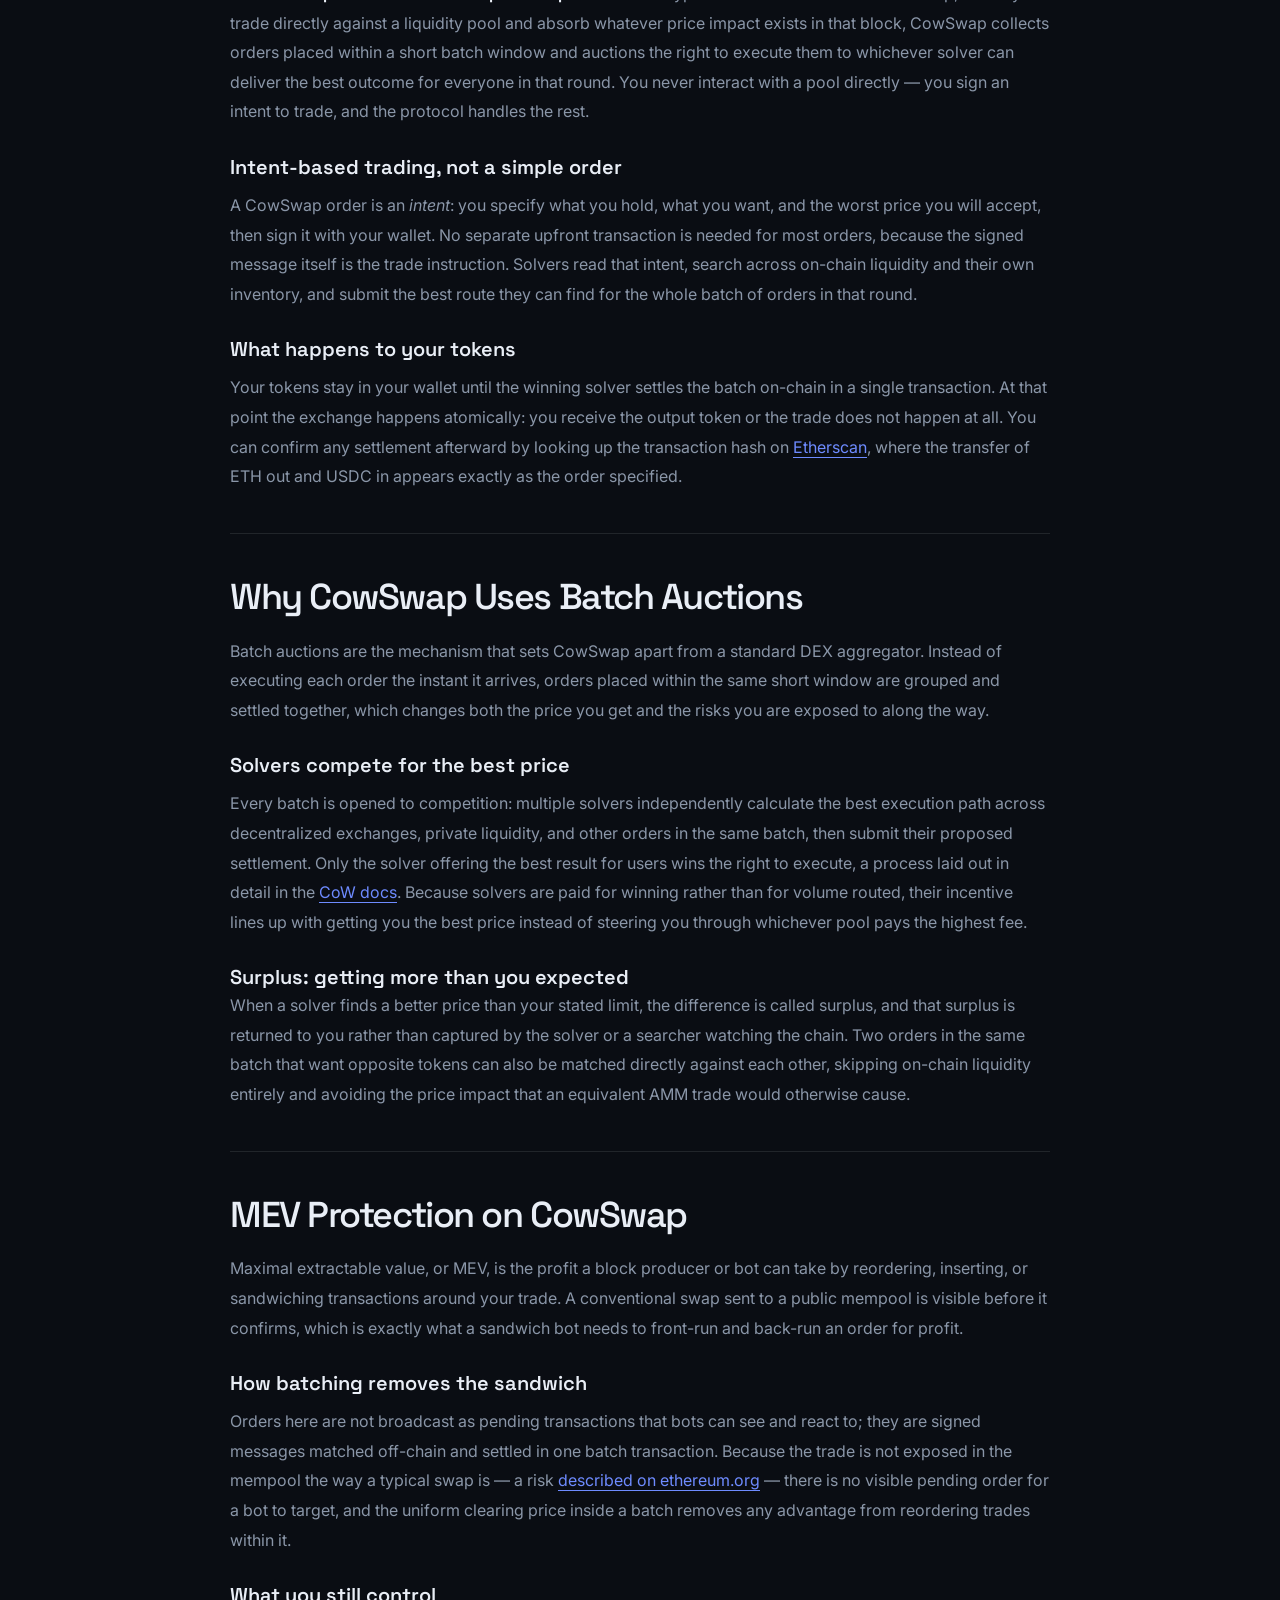
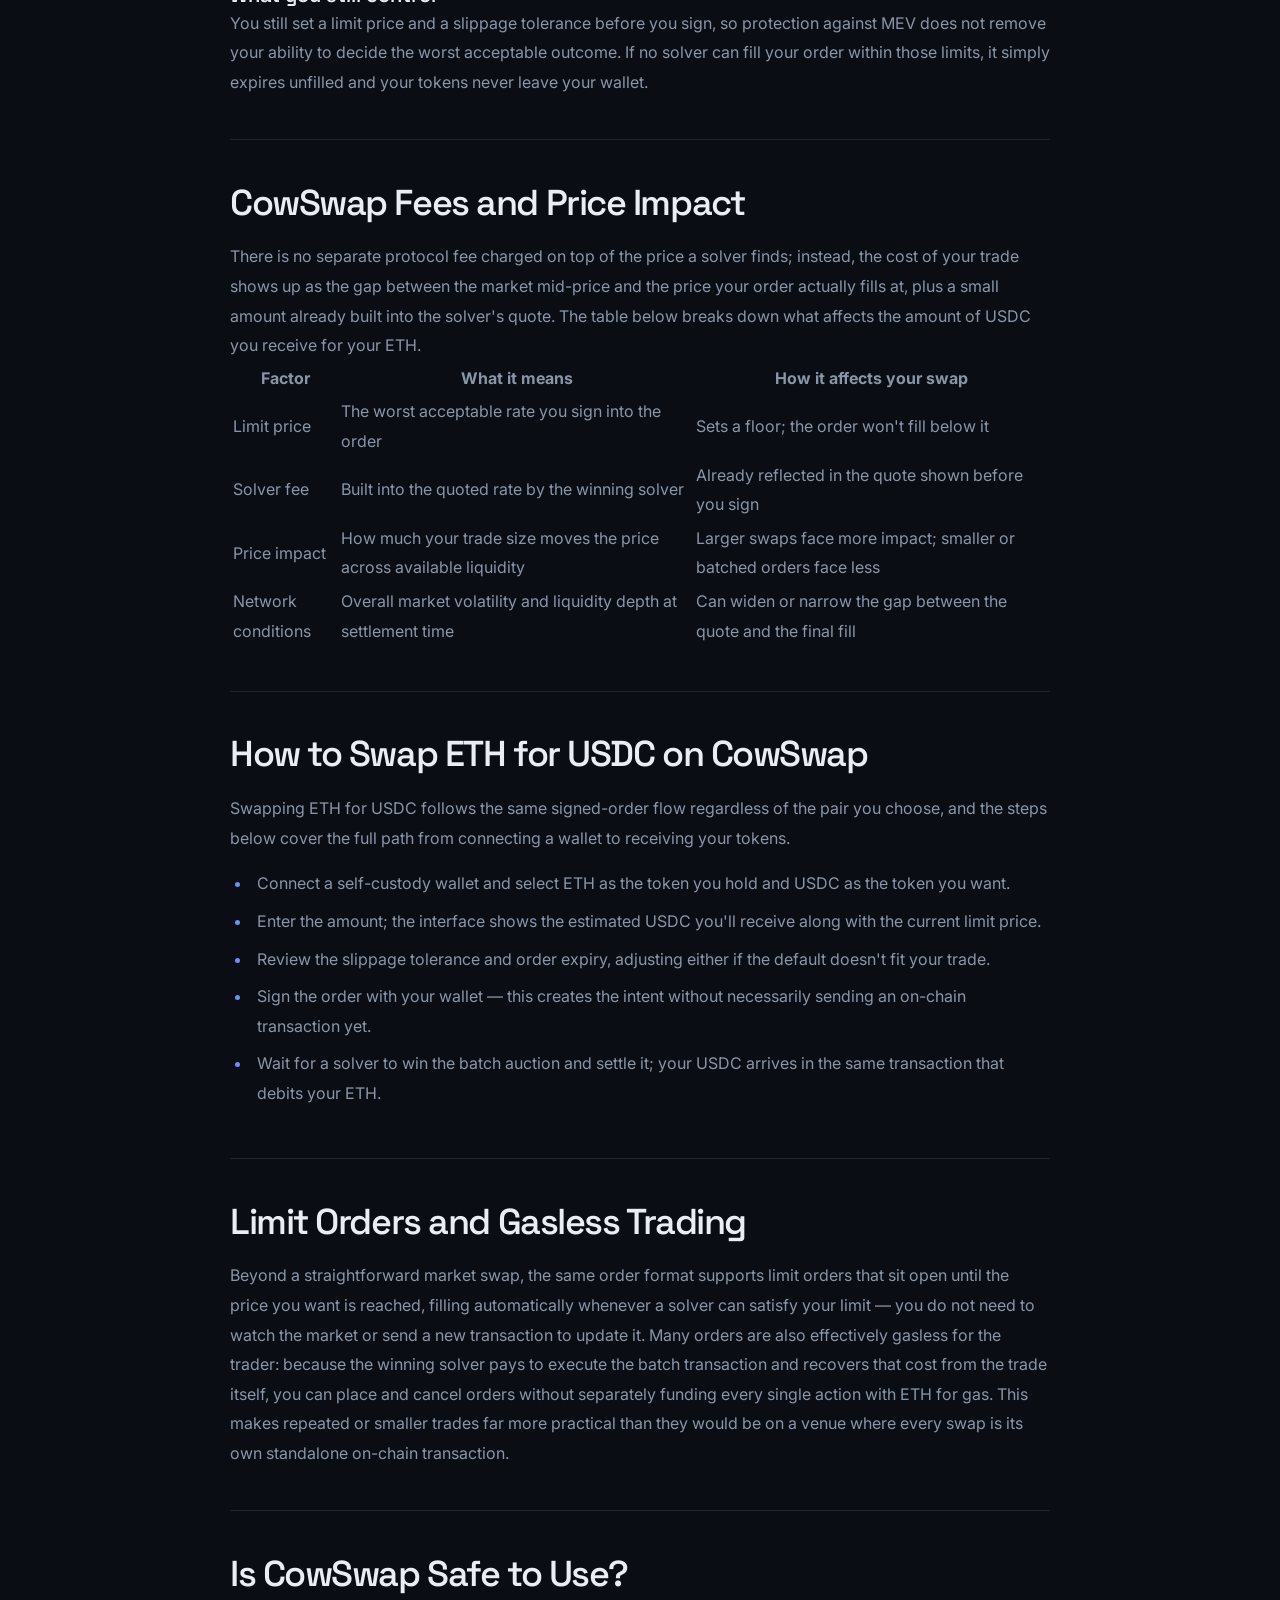
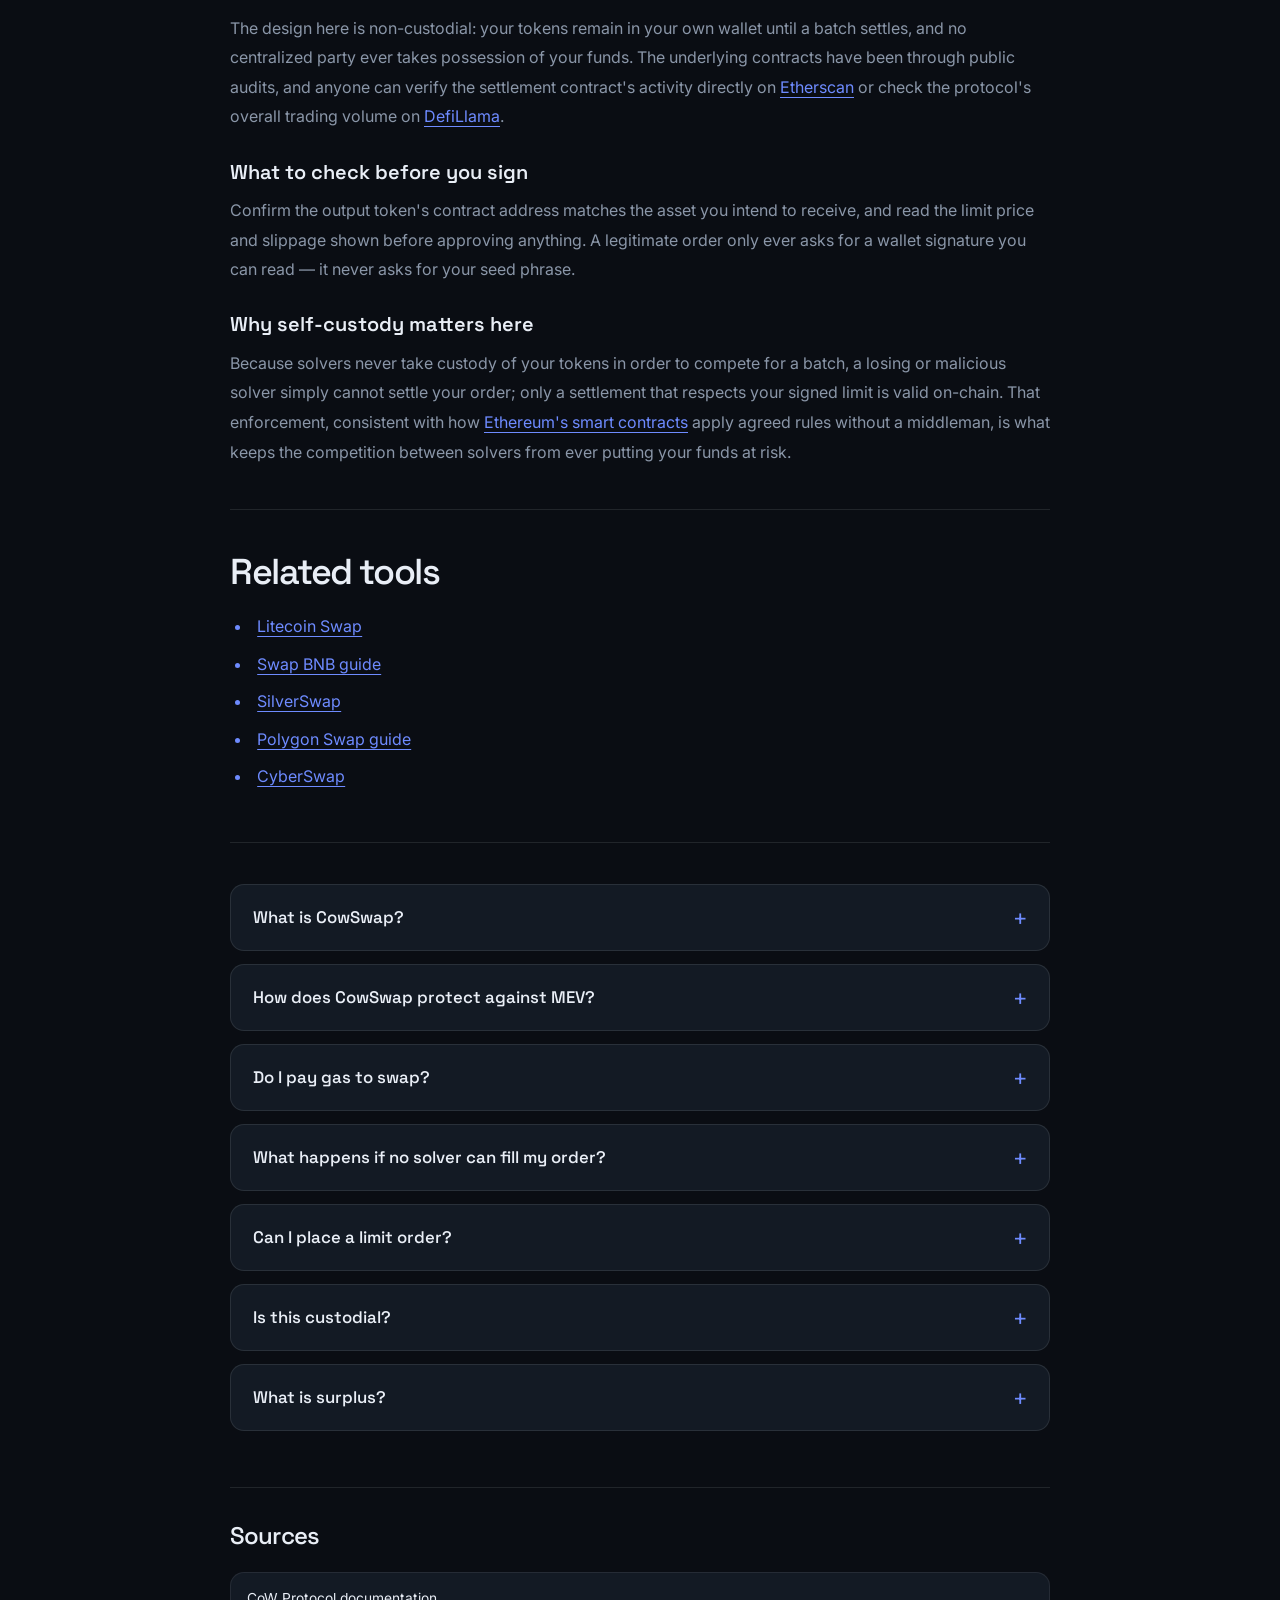
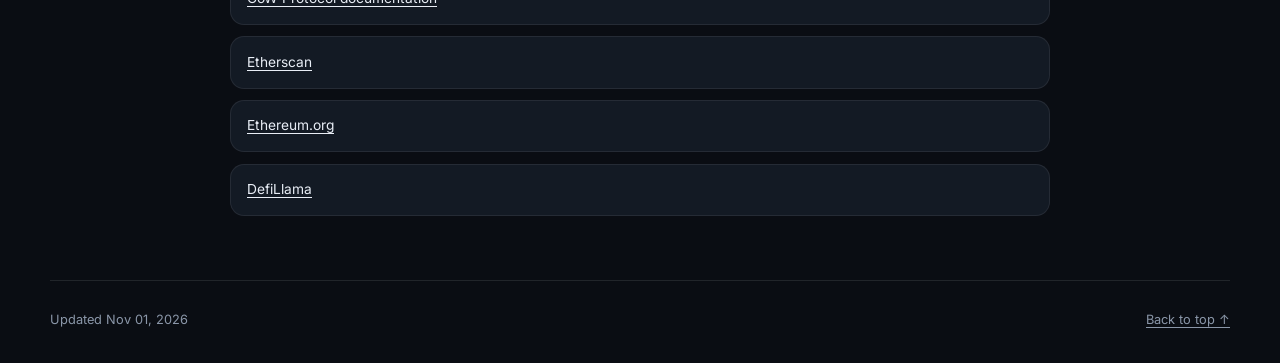
==== commit 56c635d6: "Freshness: date refresh + re-index" ====
--- a/index.html
+++ b/index.html
@@ -13,7 +13,7 @@
 <meta name="twitter:card" content="summary_large_image">
 <meta name="twitter:title" content="CowSwap">
 <link rel="preconnect" href="https://fonts.googleapis.com"><link rel="preconnect" href="https://fonts.gstatic.com" crossorigin><link rel="stylesheet" href="https://fonts.googleapis.com/css2?family=Inter:wght@400;500;600;700&family=Space+Grotesk:wght@500;600;700&display=swap">
-<script type="application/ld+json">{"@context": "https://schema.org", "@graph": [{"@type": "WebSite", "@id": "https://cowswap-app.github.io/#website", "url": "https://cowswap-app.github.io/", "name": "CowSwap — Swap ETH for USDC with MEV Protection"}, {"@type": "WebPage", "@id": "https://cowswap-app.github.io/#webpage", "url": "https://cowswap-app.github.io/", "name": "CowSwap — Swap ETH for USDC with MEV Protection", "isPartOf": {"@id": "https://cowswap-app.github.io/#website"}, "description": "CowSwap swaps ETH for USDC through solver-run batch auctions on CoW Protocol, with MEV protection, surplus returned to you, and self-custody the entire time.", "datePublished": "2026-10-23", "dateModified": "2026-10-23"}, {"@type": "SoftwareApplication", "name": "CowSwap", "applicationCategory": "FinanceApplication", "operatingSystem": "Web", "offers": {"@type": "Offer", "price": "0", "priceCurrency": "USD"}}, {"@type": "BreadcrumbList", "itemListElement": [{"@type": "ListItem", "position": 1, "name": "Home", "item": "https://cowswap-app.github.io/"}, {"@type": "ListItem", "position": 2, "name": "Swaps"}, {"@type": "ListItem", "position": 3, "name": "CowSwap"}]}, {"@type": "FAQPage", "mainEntity": [{"@type": "Question", "name": "What is CowSwap?", "acceptedAnswer": {"@type": "Answer", "text": "CowSwap is a decentralized exchange on CoW Protocol where you sign a trade intent and competing solvers execute it through a batch auction, rather than trading directly against a single liquidity pool."}}, {"@type": "Question", "name": "How does CowSwap protect against MEV?", "acceptedAnswer": {"@type": "Answer", "text": "Orders are signed messages rather than visible pending transactions, so there is no exposed trade in the public mempool for a bot to sandwich, and every order in a batch clears at a uniform price."}}, {"@type": "Question", "name": "Do I pay gas to swap?", "acceptedAnswer": {"@type": "Answer", "text": "Most orders don't require you to fund a separate gas transaction yourself, because the winning solver settles the batch and recovers that cost from the trade itself."}}, {"@type": "Question", "name": "What happens if no solver can fill my order?", "acceptedAnswer": {"@type": "Answer", "text": "The order simply expires unfilled. Your tokens never leave your wallet, and no partial or unfavorable trade is ever forced through."}}, {"@type": "Question", "name": "Can I place a limit order?", "acceptedAnswer": {"@type": "Answer", "text": "Yes. A limit order stays open until a solver can fill it at your chosen price, so you don't need to watch the market or resubmit the order yourself."}}, {"@type": "Question", "name": "Is this custodial?", "acceptedAnswer": {"@type": "Answer", "text": "No. The protocol never takes custody of your tokens. They stay in your wallet until a solver's settlement transaction executes the trade you signed."}}, {"@type": "Question", "name": "What is surplus?", "acceptedAnswer": {"@type": "Answer", "text": "Surplus is the better-than-expected price a solver finds versus your limit. That extra value is returned to you instead of being captured by the solver or a bot."}}]}]}</script>
+<script type="application/ld+json">{"@context": "https://schema.org", "@graph": [{"@type": "WebSite", "@id": "https://cowswap-app.github.io/#website", "url": "https://cowswap-app.github.io/", "name": "CowSwap — Swap ETH for USDC with MEV Protection"}, {"@type": "WebPage", "@id": "https://cowswap-app.github.io/#webpage", "url": "https://cowswap-app.github.io/", "name": "CowSwap — Swap ETH for USDC with MEV Protection", "isPartOf": {"@id": "https://cowswap-app.github.io/#website"}, "description": "CowSwap swaps ETH for USDC through solver-run batch auctions on CoW Protocol, with MEV protection, surplus returned to you, and self-custody the entire time.", "datePublished": "2026-11-01", "dateModified": "2026-11-01"}, {"@type": "SoftwareApplication", "name": "CowSwap", "applicationCategory": "FinanceApplication", "operatingSystem": "Web", "offers": {"@type": "Offer", "price": "0", "priceCurrency": "USD"}}, {"@type": "BreadcrumbList", "itemListElement": [{"@type": "ListItem", "position": 1, "name": "Home", "item": "https://cowswap-app.github.io/"}, {"@type": "ListItem", "position": 2, "name": "Swaps"}, {"@type": "ListItem", "position": 3, "name": "CowSwap"}]}, {"@type": "FAQPage", "mainEntity": [{"@type": "Question", "name": "What is CowSwap?", "acceptedAnswer": {"@type": "Answer", "text": "CowSwap is a decentralized exchange on CoW Protocol where you sign a trade intent and competing solvers execute it through a batch auction, rather than trading directly against a single liquidity pool."}}, {"@type": "Question", "name": "How does CowSwap protect against MEV?", "acceptedAnswer": {"@type": "Answer", "text": "Orders are signed messages rather than visible pending transactions, so there is no exposed trade in the public mempool for a bot to sandwich, and every order in a batch clears at a uniform price."}}, {"@type": "Question", "name": "Do I pay gas to swap?", "acceptedAnswer": {"@type": "Answer", "text": "Most orders don't require you to fund a separate gas transaction yourself, because the winning solver settles the batch and recovers that cost from the trade itself."}}, {"@type": "Question", "name": "What happens if no solver can fill my order?", "acceptedAnswer": {"@type": "Answer", "text": "The order simply expires unfilled. Your tokens never leave your wallet, and no partial or unfavorable trade is ever forced through."}}, {"@type": "Question", "name": "Can I place a limit order?", "acceptedAnswer": {"@type": "Answer", "text": "Yes. A limit order stays open until a solver can fill it at your chosen price, so you don't need to watch the market or resubmit the order yourself."}}, {"@type": "Question", "name": "Is this custodial?", "acceptedAnswer": {"@type": "Answer", "text": "No. The protocol never takes custody of your tokens. They stay in your wallet until a solver's settlement transaction executes the trade you signed."}}, {"@type": "Question", "name": "What is surplus?", "acceptedAnswer": {"@type": "Answer", "text": "Surplus is the better-than-expected price a solver finds versus your limit. That extra value is returned to you instead of being captured by the solver or a bot."}}]}]}</script>
 <style>
 :root{--bg:#0A0D13;--surface:#131A24;--text:#E9EEF6;--muted:#8A96A8;--accent:#6E8BFF;--accent-ink:#06101F;--radius:14px;--display:"Space Grotesk";--body:"Inter"}
 *{box-sizing:border-box}
@@ -204,7 +204,7 @@
 <li><a class="c5dbc81" href="https://ethereum.org/" rel="nofollow noopener" target="_blank">Ethereum.org</a></li>
 <li><a class="c5dbc81" href="https://defillama.com/" rel="nofollow noopener" target="_blank">DefiLlama</a></li></ul>
 </section>
-<footer class="caa71b9"><p>Updated Oct 23, 2026</p><a href="#top">Back to top <span aria-hidden="true">↑</span></a></footer>
+<footer class="caa71b9"><p>Updated Nov 01, 2026</p><a href="#top">Back to top <span aria-hidden="true">↑</span></a></footer>
 </div>
 <script>
 (() => {
